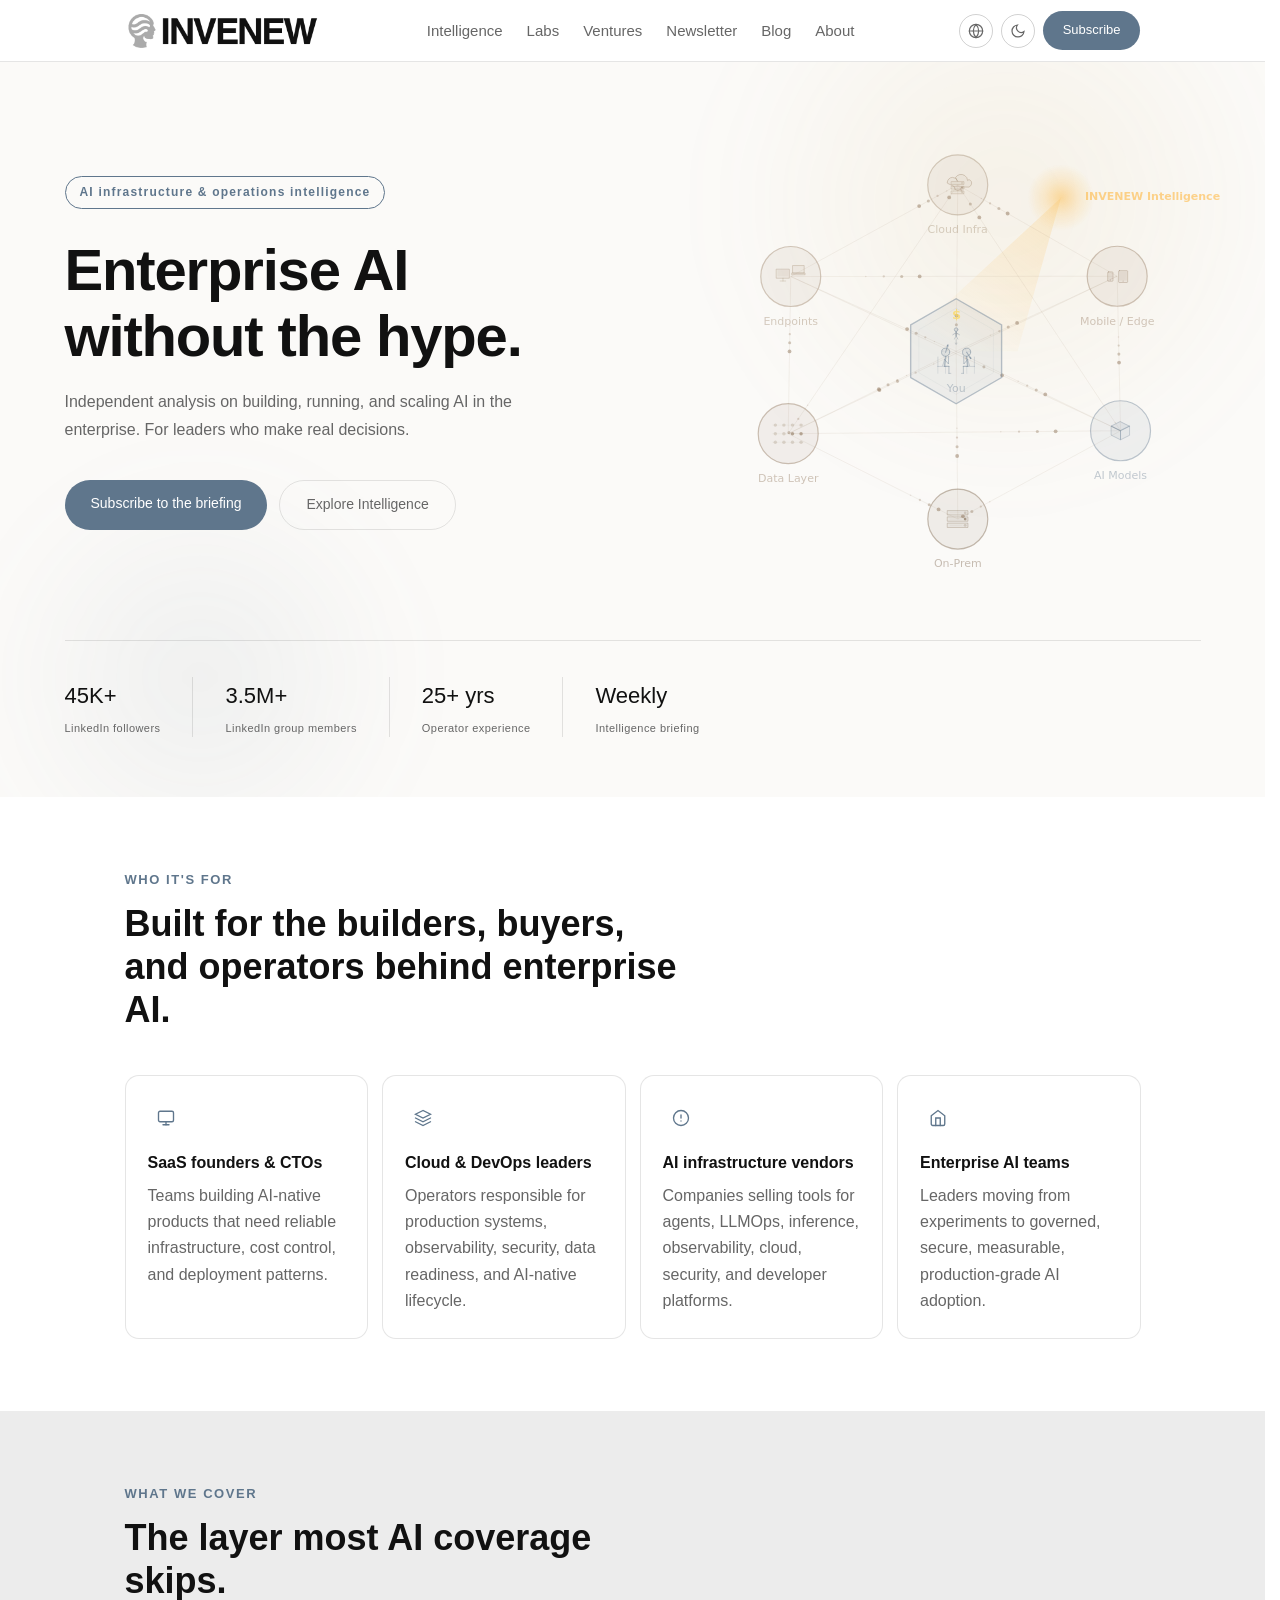
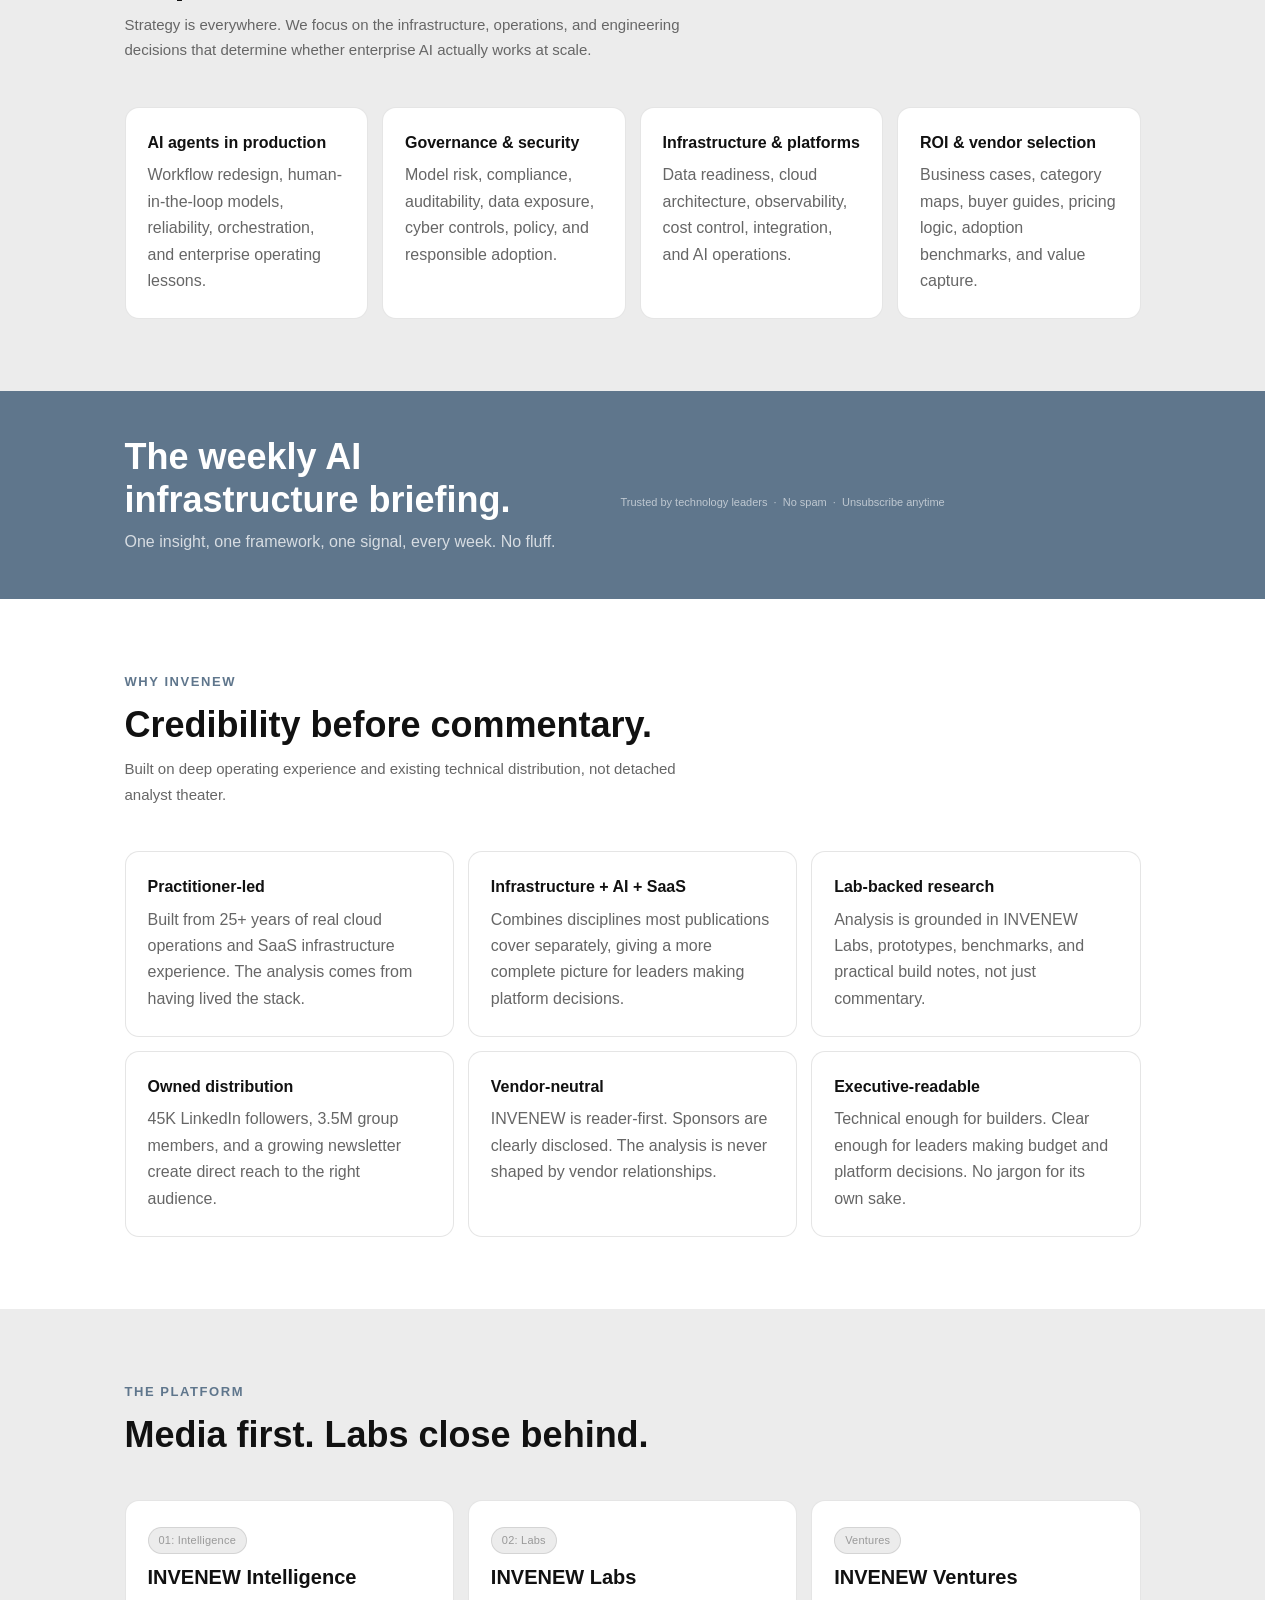
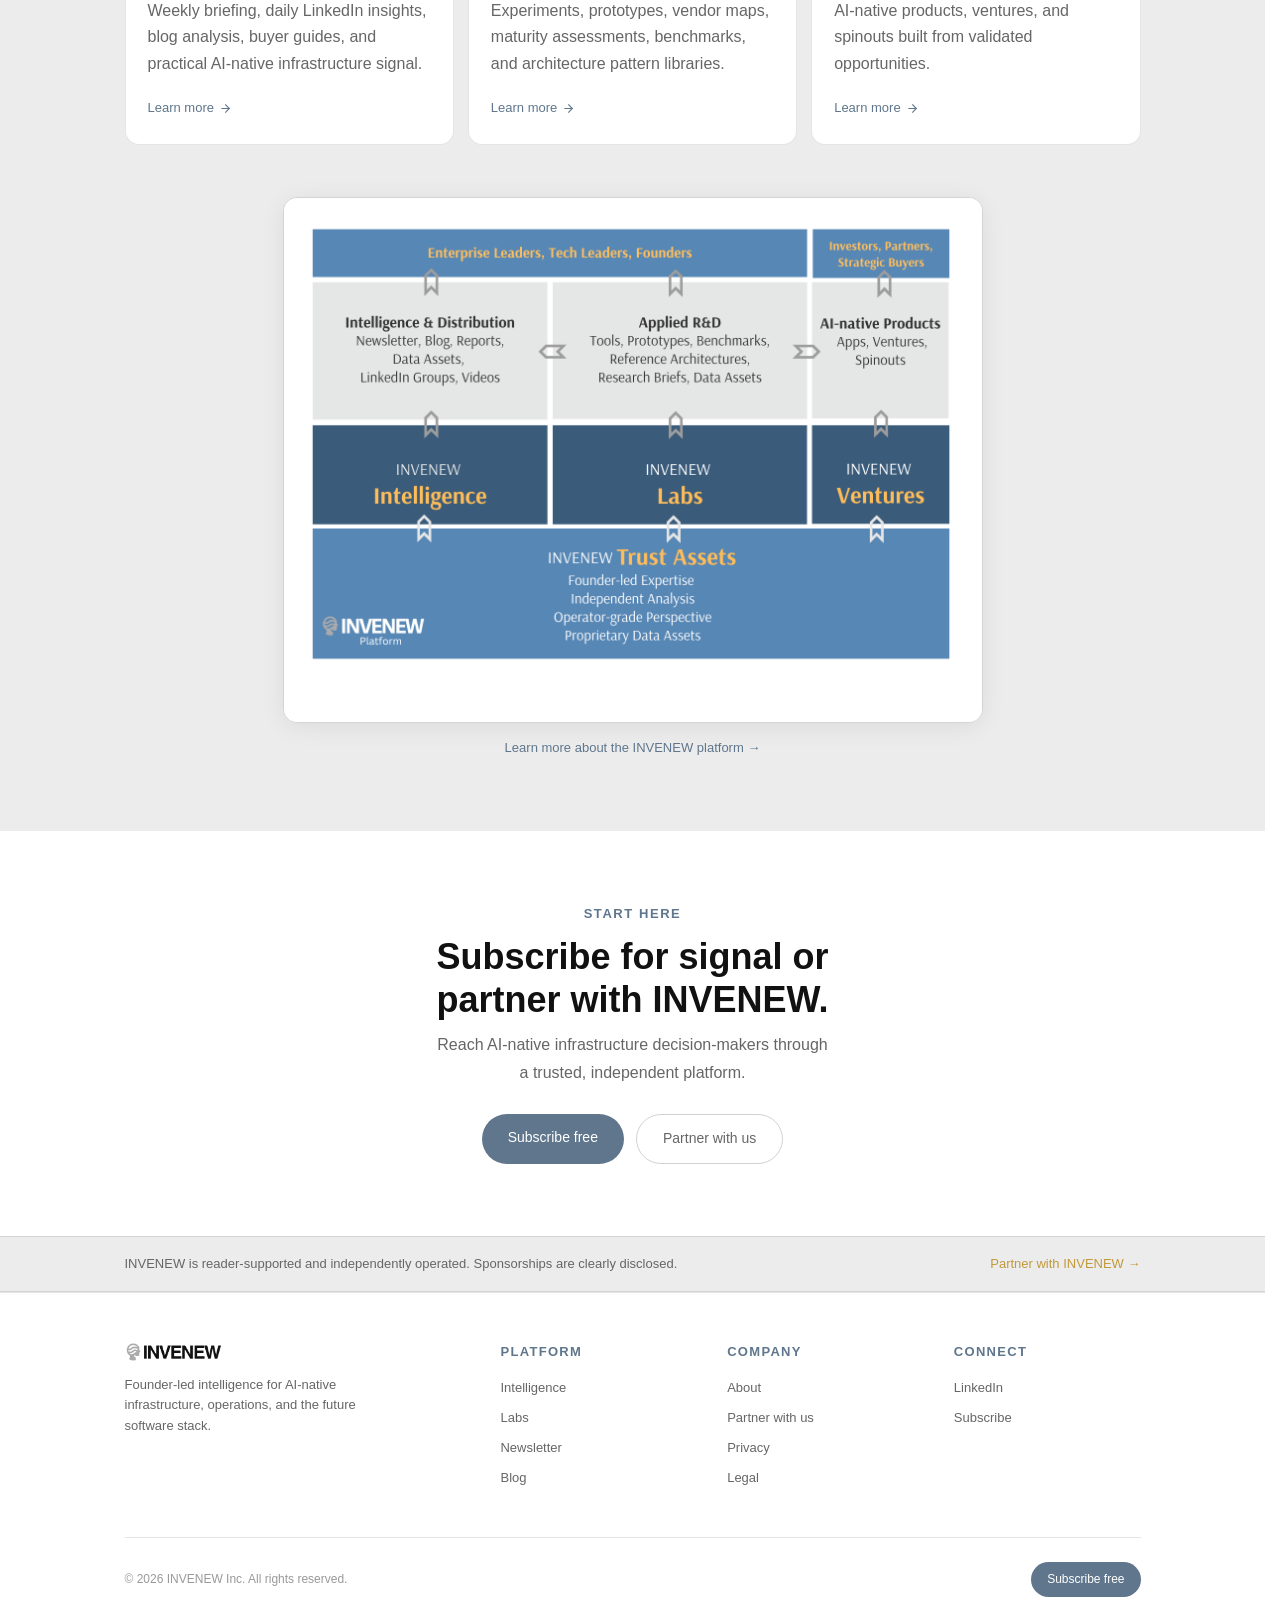
==== index.html @ aa567137 "Replace em dashes with commas across all pages; card tags use colon Co-Authored-By: Claude Sonnet 4." ====
<!DOCTYPE html>
<html lang="en" data-theme="light">
<head>
  <meta charset="UTF-8">
  <script>!function(){try{var t=localStorage.getItem("invenew-theme")||(window.matchMedia("(prefers-color-scheme:dark)").matches?"dark":"light");document.documentElement.setAttribute("data-theme",t);if(t==="dark"){document.documentElement.style.background="#111111";document.documentElement.style.colorScheme="dark"}}catch(e){}}();</script><!-- theme-init-inline -->
  <meta name="viewport" content="width=device-width, initial-scale=1">
  <title>INVENEW | AI-Native Infrastructure Intelligence</title>
  <meta name="description" content="Founder-led intelligence for AI-native infrastructure and operations. Practical signal for enterprise leaders, CTOs, and startup founders, without the hype.">
  <link rel="stylesheet" href="assets/css/style.css">
  <script src="assets/js/main.js" defer></script>
  <script src="assets/js/components.js" defer></script>
</head>
<body>

<nav class="nav" role="navigation" aria-label="Main navigation">
  <div class="nav-inner">
    <a href="index.html" class="nav-logo" aria-label="INVENEW home">
      <img src="assets/img/INVENEW-light-long1.png" alt="INVENEW" class="logo-light">
      <img src="assets/img/INVENEW-dark-long1.png"  alt="INVENEW" class="logo-dark">
    </a>
    <ul class="nav-links" role="list">
      <li><a href="intelligence.html">Intelligence</a></li>
      <li><a href="labs.html">Labs</a></li>
      <li><a href="ventures.html">Ventures</a></li>
      <li><a href="newsletter.html">Newsletter</a></li>
      <li><a href="blog.html">Blog</a></li>
      <li><a href="about.html">About</a></li>
    </ul>
    <div class="nav-right">
      <button class="btn-icon" id="lang-toggle" aria-label="Language">
        <svg viewBox="0 0 24 24" aria-hidden="true" stroke="currentColor" stroke-width="1.8" fill="none" stroke-linecap="round" stroke-linejoin="round"><circle cx="12" cy="12" r="10"/><line x1="2" y1="12" x2="22" y2="12"/><path d="M12 2a15.3 15.3 0 0 1 4 10 15.3 15.3 0 0 1-4 10 15.3 15.3 0 0 1-4-10 15.3 15.3 0 0 1 4-10z"/></svg>
      </button>
      <button class="btn-icon" id="theme-toggle" aria-label="Switch to dark mode">
        <svg viewBox="0 0 24 24" aria-hidden="true"><path d="M21 12.79A9 9 0 1 1 11.21 3 7 7 0 0 0 21 12.79z"/></svg>
      </button>
      <button class="nav-hamburger" id="nav-hamburger" aria-expanded="false" aria-label="Open menu">
        <span></span><span></span><span></span>
      </button>
      <a href="newsletter.html" class="btn-subscribe">Subscribe</a>
    </div>
  </div>
  <div class="mobile-nav" id="mobile-nav" role="dialog" aria-label="Mobile navigation">
    <a href="intelligence.html">Intelligence</a>
    <a href="labs.html">Labs</a>
    <a href="ventures.html">Ventures</a>
    <a href="newsletter.html">Newsletter</a>
    <a href="blog.html">Blog</a>
    <a href="about.html">About</a>
    <a href="newsletter.html" class="btn-subscribe">Subscribe free</a>
  </div>
</nav>

<!-- ── Hero ── -->
<section class="hero">
  <div class="hero-blob hero-blob--amber" aria-hidden="true"></div>
  <div class="hero-blob hero-blob--slate" aria-hidden="true"></div>
  <div class="container">
    <div class="hero-split">

      <!-- Left: content -->
      <div class="hero-content">
        <div class="hero-eyebrow">AI infrastructure &amp; operations intelligence</div>
        <h1>Enterprise AI without the hype.</h1>
        <p class="hero-sub">Independent analysis on building, running, and scaling AI in the enterprise. For leaders who make real decisions.</p>
        <div class="hero-actions">
          <a href="newsletter.html" class="btn-primary">Subscribe to the briefing</a>
          <a href="intelligence.html" class="btn-outline">Explore Intelligence</a>
        </div>
      </div>

      <!-- Right: AI stack canvas -->
      <div class="hero-card-wrap">
        <div class="hero-video-wrap">
          <canvas id="ai-stack-canvas" aria-hidden="true"></canvas>
          <div class="video-vignette" aria-hidden="true"></div>
        </div>
      </div>

    </div>

    <!-- Stats row -->
    <div class="hero-stats">
      <div class="hero-stat">
        <div class="num">45K+</div>
        <div class="lbl">LinkedIn followers</div>
      </div>
      <div class="hero-stat">
        <div class="num">3.5M+</div>
        <div class="lbl">LinkedIn group members</div>
      </div>
      <div class="hero-stat">
        <div class="num">25+ yrs</div>
        <div class="lbl">Operator experience</div>
      </div>
      <div class="hero-stat">
        <div class="num">Weekly</div>
        <div class="lbl">Intelligence briefing</div>
      </div>
    </div>
  </div>
</section>

<!-- ── Who we serve ── -->
<section class="section">
  <div class="container">
    <div class="section-intro">
      <span class="eyebrow">WHO IT'S FOR</span>
      <h2>Built for the builders, buyers, and operators behind enterprise AI.</h2>
    </div>
    <div class="grid-4">
      <div class="card">
        <div class="icon-box">
          <svg viewBox="0 0 24 24"><rect x="2" y="3" width="20" height="14" rx="2"/><line x1="8" y1="21" x2="16" y2="21"/><line x1="12" y1="17" x2="12" y2="21"/></svg>
        </div>
        <h4>SaaS founders &amp; CTOs</h4>
        <p>Teams building AI-native products that need reliable infrastructure, cost control, and deployment patterns.</p>
      </div>
      <div class="card">
        <div class="icon-box">
          <svg viewBox="0 0 24 24"><path d="M12 2L2 7l10 5 10-5-10-5z"/><path d="M2 17l10 5 10-5"/><path d="M2 12l10 5 10-5"/></svg>
        </div>
        <h4>Cloud &amp; DevOps leaders</h4>
        <p>Operators responsible for production systems, observability, security, data readiness, and AI-native lifecycle.</p>
      </div>
      <div class="card">
        <div class="icon-box">
          <svg viewBox="0 0 24 24"><circle cx="12" cy="12" r="10"/><line x1="12" y1="8" x2="12" y2="12"/><line x1="12" y1="16" x2="12.01" y2="16"/></svg>
        </div>
        <h4>AI infrastructure vendors</h4>
        <p>Companies selling tools for agents, LLMOps, inference, observability, cloud, security, and developer platforms.</p>
      </div>
      <div class="card">
        <div class="icon-box">
          <svg viewBox="0 0 24 24"><path d="M3 9l9-7 9 7v11a2 2 0 0 1-2 2H5a2 2 0 0 1-2-2z"/><polyline points="9 22 9 12 15 12 15 22"/></svg>
        </div>
        <h4>Enterprise AI teams</h4>
        <p>Leaders moving from experiments to governed, secure, measurable, production-grade AI adoption.</p>
      </div>
    </div>
  </div>
</section>

<!-- ── What we cover ── -->
<section class="section alt">
  <div class="container">
    <div class="section-intro">
      <span class="eyebrow">WHAT WE COVER</span>
      <h2>The layer most AI coverage skips.</h2>
      <p>Strategy is everywhere. We focus on the infrastructure, operations, and engineering decisions that determine whether enterprise AI actually works at scale.</p>
    </div>
    <div class="grid-4">
      <div class="card">
        <h4>AI agents in production</h4>
        <p>Workflow redesign, human-in-the-loop models, reliability, orchestration, and enterprise operating lessons.</p>
      </div>
      <div class="card">
        <h4>Governance &amp; security</h4>
        <p>Model risk, compliance, auditability, data exposure, cyber controls, policy, and responsible adoption.</p>
      </div>
      <div class="card">
        <h4>Infrastructure &amp; platforms</h4>
        <p>Data readiness, cloud architecture, observability, cost control, integration, and AI operations.</p>
      </div>
      <div class="card">
        <h4>ROI &amp; vendor selection</h4>
        <p>Business cases, category maps, buyer guides, pricing logic, adoption benchmarks, and value capture.</p>
      </div>
    </div>
  </div>
</section>

<!-- ── Newsletter CTA ── -->
<div class="nl-strip">
  <div class="container">
    <div class="nl-strip-text">
      <h2>The weekly AI infrastructure briefing.</h2>
      <p>One insight, one framework, one signal, every week. No fluff.</p>
    </div>
    <div class="nl-strip-form">
      <script async src="https://subscribe-forms.beehiiv.com/v3/loader.js" data-beehiiv-form="5543b1bf-0416-441e-bc0d-52486e4d72e0"></script>
      <p class="nl-note">Trusted by technology leaders &nbsp;·&nbsp; No spam &nbsp;·&nbsp; Unsubscribe anytime</p>
    </div>
  </div>
</div>

<!-- ── Why INVENEW ── -->
<section class="section">
  <div class="container">
    <div class="section-intro">
      <span class="eyebrow">WHY INVENEW</span>
      <h2>Credibility before commentary.</h2>
      <p>Built on deep operating experience and existing technical distribution, not detached analyst theater.</p>
    </div>
    <div class="grid-3">
      <div class="card">
        <h4>Practitioner-led</h4>
        <p>Built from 25+ years of real cloud operations and SaaS infrastructure experience. The analysis comes from having lived the stack.</p>
      </div>
      <div class="card">
        <h4>Infrastructure + AI + SaaS</h4>
        <p>Combines disciplines most publications cover separately, giving a more complete picture for leaders making platform decisions.</p>
      </div>
      <div class="card">
        <h4>Lab-backed research</h4>
        <p>Analysis is grounded in INVENEW Labs, prototypes, benchmarks, and practical build notes, not just commentary.</p>
      </div>
      <div class="card">
        <h4>Owned distribution</h4>
        <p>45K LinkedIn followers, 3.5M group members, and a growing newsletter create direct reach to the right audience.</p>
      </div>
      <div class="card">
        <h4>Vendor-neutral</h4>
        <p>INVENEW is reader-first. Sponsors are clearly disclosed. The analysis is never shaped by vendor relationships.</p>
      </div>
      <div class="card">
        <h4>Executive-readable</h4>
        <p>Technical enough for builders. Clear enough for leaders making budget and platform decisions. No jargon for its own sake.</p>
      </div>
    </div>
  </div>
</section>

<!-- ── Core business ── -->
<section class="section alt">
  <div class="container">
    <div class="section-intro">
      <span class="eyebrow">THE PLATFORM</span>
      <h2>Media first. Labs close behind.</h2>
    </div>
    <div class="grid-3">
      <div class="card">
        <span class="card-tag">01: Intelligence</span>
        <h3>INVENEW Intelligence</h3>
        <p>Weekly briefing, daily LinkedIn insights, blog analysis, buyer guides, and practical AI-native infrastructure signal.</p>
        <div class="mt-16"><a href="intelligence.html" class="btn-text">Learn more <svg viewBox="0 0 24 24"><line x1="5" y1="12" x2="19" y2="12"/><polyline points="12 5 19 12 12 19"/></svg></a></div>
      </div>
      <div class="card">
        <span class="card-tag">02: Labs</span>
        <h3>INVENEW Labs</h3>
        <p>Experiments, prototypes, vendor maps, maturity assessments, benchmarks, and architecture pattern libraries.</p>
        <div class="mt-16"><a href="labs.html" class="btn-text">Learn more <svg viewBox="0 0 24 24"><line x1="5" y1="12" x2="19" y2="12"/><polyline points="12 5 19 12 12 19"/></svg></a></div>
      </div>
      <div class="card">
        <span class="card-tag">Ventures</span>
        <h3>INVENEW Ventures</h3>
        <p>AI-native products, ventures, and spinouts built from validated opportunities.</p>
        <div class="mt-16"><a href="ventures.html" class="btn-text">Learn more <svg viewBox="0 0 24 24"><line x1="5" y1="12" x2="19" y2="12"/><polyline points="12 5 19 12 12 19"/></svg></a></div>
      </div>
    </div>
    <!-- Platform ecosystem diagram -->
    <div style="text-align:center; margin-top:52px;">
      <img
        src="assets/img/platform-overview.png"
        alt="INVENEW platform overview, Intelligence, Labs, Trust Assets, and target audience"
        class="platform-diagram"
        style="max-width:700px;"
        loading="lazy"
      >
      <p style="font-size:13px; color:var(--color-text-faint); margin-top:14px;">
        <a href="about.html" style="color:var(--color-slate);">Learn more about the INVENEW platform →</a>
      </p>
    </div>
  </div>
</section>

<!-- ── Final CTA ── -->
<section class="section">
  <div class="container text-center">
    <span class="eyebrow">START HERE</span>
    <h2 style="max-width:480px; margin: 0 auto 10px;">Subscribe for signal or partner with INVENEW.</h2>
    <p style="max-width:400px; margin: 0 auto 28px;">Reach AI-native infrastructure decision-makers through a trusted, independent platform.</p>
    <div style="display:flex; gap:12px; justify-content:center; flex-wrap:wrap;">
      <a href="newsletter.html" class="btn-primary">Subscribe free</a>
      <a href="sponsors.html"   class="btn-outline">Partner with us</a>
    </div>
  </div>
</section>

<div id="site-footer"></div>

</body>
</html>
---- assets/css/style.css ----
/* ============================================================
   INVENEW — Global Stylesheet
   ============================================================ */

/* ── Custom Properties ── */
:root {
  --color-bg:           #ffffff;
  --color-bg-secondary: #ECECEC;
  --color-bg-dark:      #0a0a0a;
  --color-text:         #111111;
  --color-text-muted:   #666666;
  --color-text-faint:   #999999;
  --color-border:       rgba(0,0,0,0.10);
  --color-border-med:   rgba(0,0,0,0.18);
  --color-amber:        #C2993C;
  --color-amber-light:  #f0e5c4;
  --color-white:        #ffffff;
  --color-slate:        #5F768C;
  --color-nav-bg:       #ffffff;
  --color-hero-bg:      #FBFAF8;
  --color-hero-text:    #111111;
  --color-hero-muted:   #666666;
  --color-hero-border:  rgba(0,0,0,0.10);
  --color-card-bg:      #ffffff;
  --color-footer-bg:    #ffffff;
  --color-form-bg:      #E6EDFB;
  --font-sans: -apple-system, BlinkMacSystemFont, 'Segoe UI', Helvetica, Arial, sans-serif;
  --radius-sm: 6px;
  --radius-md: 10px;
  --radius-lg: 14px;
  --radius-pill: 999px;
  --transition: 0.18s ease;
  --nav-height: 62px;
}

[data-theme="dark"] {
  --color-bg:           #111111;
  --color-bg-secondary: #1a1a1a;
  --color-bg-dark:      #000000;
  --color-text:         #f0f0f0;
  --color-text-muted:   #999999;
  --color-text-faint:   #666666;
  --color-border:       rgba(255,255,255,0.10);
  --color-border-med:   rgba(255,255,255,0.18);
  --color-amber:        #d4a840;
  --color-amber-light:  #2a2010;
  --color-slate:        #7a9ab5;
  --color-nav-bg:       #111111;
  --color-hero-bg:      #000000;
  --color-hero-text:    #ffffff;
  --color-hero-muted:   #888888;
  --color-hero-border:  #222222;
  --color-card-bg:      #1a1a1a;
  --color-footer-bg:    #111111;
  --color-form-bg:      #1e253a;
  color-scheme: dark; /* native scrollbars/controls match dark theme immediately */
}


/* ── Reset ── */
*, *::before, *::after { box-sizing: border-box; margin: 0; padding: 0; }
html {
  scroll-behavior: smooth;
  /* Reserve scrollbar gutter so layout doesn't shift when content changes height */
  scrollbar-gutter: stable;
}
body {
  font-family: var(--font-sans);
  font-size: 16px;
  line-height: 1.7;
  color: var(--color-text);
  background: var(--color-bg);
}
/* Enable smooth theme transitions only once JS marks the page as ready */
.theme-ready body { transition: background var(--transition), color var(--transition); }
img { max-width: 100%; display: block; }
a { color: inherit; text-decoration: none; }

/* ── Typography ── */
h1 { font-size: clamp(28px, 5vw, 42px); font-weight: 500; line-height: 1.15; }
h2 { font-size: clamp(26px, 4vw, 36px); font-weight: 700; line-height: 1.2; }
h3 { font-size: 20px; font-weight: 700; line-height: 1.3; }
h4 { font-size: 16px; font-weight: 600; line-height: 1.4; }
p  { color: var(--color-text-muted); }

/* ── Layout ── */
.container { max-width: 1080px; margin: 0 auto; padding: 0 32px; }
.section    { padding: 72px 0; }
.section.alt { background: var(--color-bg-secondary); }

/* ── Eyebrow ── */
.eyebrow {
  font-size: 13px;
  font-weight: 700;
  letter-spacing: 0.12em;
  color: var(--color-slate);
  margin-bottom: 10px;
  display: block;
}

/* ── Section Intro ── */
.section-intro { max-width: 560px; margin-bottom: 44px; }
.section-intro h2 { margin-bottom: 10px; color: var(--color-text); }
.section-intro p  { font-size: 15px; }

/* ── Navigation ── */

.nav {
  position: sticky;
  top: 0;
  z-index: 100;
  height: var(--nav-height);
  background: var(--color-nav-bg);
  border-bottom: 0.5px solid var(--color-border);
  transition: background var(--transition);
}
.nav-inner {
  max-width: 1080px;
  margin: 0 auto;
  padding: 0 32px;
  height: 100%;
  display: flex;
  align-items: center;
  justify-content: space-between;
  gap: 20px;
}
.nav-logo {
  display: flex;
  align-items: center;
  gap: 0;
  flex-shrink: 0;
}
.nav-logo img { height: 44px; width: auto; }
.nav-logo .logo-light { display: block; }
.nav-logo .logo-dark  { display: none; }
[data-theme="dark"] .nav-logo .logo-light { display: none; }
[data-theme="dark"] .nav-logo .logo-dark  { display: block; }

.nav-links {
  display: flex;
  align-items: center;
  gap: 24px;
  list-style: none;
}
.nav-links a {
  font-size: 15px;
  color: var(--color-text-muted);
  transition: color var(--transition);
}
.nav-links a:hover,
.nav-links a.active { color: var(--color-text); }

.nav-right {
  display: flex;
  align-items: center;
  gap: 8px;
  flex-shrink: 0;
}
.btn-icon {
  width: 34px;
  height: 34px;
  border-radius: 50%;
  border: 0.5px solid var(--color-border-med);
  background: transparent;
  color: var(--color-text-muted);
  cursor: pointer;
  display: flex;
  align-items: center;
  justify-content: center;
  transition: background var(--transition), color var(--transition);
  font-size: 15px;
}
.btn-icon:hover { background: var(--color-bg-secondary); color: var(--color-text); }
.btn-icon svg { width: 16px; height: 16px; fill: none; stroke: currentColor; stroke-width: 1.8; stroke-linecap: round; }

/* ── Language dropdown ── */
.lang-dropdown {
  position: fixed;
  background: var(--color-nav-bg);
  border: 0.5px solid var(--color-border-med);
  border-radius: var(--radius-md);
  box-shadow: 0 8px 24px rgba(0,0,0,0.12);
  min-width: 160px;
  overflow: hidden;
  z-index: 200;
  display: none;
}
.lang-dropdown.open { display: block; }
.lang-dropdown a {
  display: flex;
  align-items: center;
  gap: 10px;
  padding: 10px 16px;
  font-size: 14px;
  color: var(--color-text-muted);
  transition: background var(--transition), color var(--transition);
  text-decoration: none;
}
.lang-dropdown a:hover { background: var(--color-bg-secondary); color: var(--color-text); }
.lang-dropdown a.active { color: var(--color-text); font-weight: 500; }
.lang-flag { font-size: 16px; line-height: 1; }

.btn-subscribe {
  background: var(--color-slate);
  color: #ffffff;
  font-size: 13px;
  font-weight: 500;
  padding: 8px 20px;
  border-radius: var(--radius-pill);
  border: none;
  cursor: pointer;
  transition: opacity var(--transition);
  white-space: nowrap;
  display: inline-block;
}
.btn-subscribe:hover { opacity: 0.82; }

/* Mobile nav toggle */
.nav-hamburger {
  display: none;
  width: 34px; height: 34px;
  border: 0.5px solid var(--color-border-med);
  border-radius: var(--radius-sm);
  background: transparent;
  cursor: pointer;
  flex-direction: column;
  align-items: center;
  justify-content: center;
  gap: 5px;
  padding: 0;
}
.nav-hamburger span {
  display: block; width: 16px; height: 1.5px;
  background: var(--color-text-muted); border-radius: 2px;
  transition: transform var(--transition), opacity var(--transition);
}
.mobile-nav {
  display: none;
  position: absolute;
  top: var(--nav-height);
  left: 0; right: 0;
  background: var(--color-nav-bg);
  border-bottom: 0.5px solid var(--color-border);
  padding: 16px 32px 20px;
  z-index: 99;
}
.mobile-nav.open { display: block; }
.mobile-nav a {
  display: block;
  font-size: 15px;
  color: var(--color-text-muted);
  padding: 9px 0;
  border-bottom: 0.5px solid var(--color-border);
}
.mobile-nav a:last-child { border-bottom: none; }
.mobile-nav .btn-subscribe { margin-top: 14px; width: 100%; text-align: center; display: block; }

/* ── Buttons ── */
.btn-primary {
  display: inline-block;
  background: var(--color-slate);
  color: #ffffff;
  font-size: 14px;
  font-weight: 500;
  padding: 12px 26px;
  border-radius: var(--radius-pill);
  border: none;
  cursor: pointer;
  transition: opacity var(--transition);
}
.btn-primary:hover { opacity: 0.88; }

.btn-outline {
  display: inline-block;
  background: transparent;
  color: var(--color-text-muted);
  font-size: 14px;
  padding: 12px 26px;
  border-radius: var(--radius-pill);
  border: 0.5px solid var(--color-border-med);
  cursor: pointer;
  transition: color var(--transition), border-color var(--transition);
}
.btn-outline:hover { color: var(--color-text); border-color: var(--color-text-muted); }

.btn-text {
  display: inline-flex;
  align-items: center;
  gap: 5px;
  font-size: 13px;
  color: var(--color-slate);
  background: none;
  border: none;
  cursor: pointer;
  padding: 0;
}
.btn-text svg { width: 13px; height: 13px; fill: none; stroke: currentColor; stroke-width: 2; stroke-linecap: round; }

/* ── Hero ── */
.hero {
  position: relative;
  overflow: hidden;
  background: var(--color-hero-bg);
  padding: 56px 0 60px;
  text-align: left;
}
.hero .container { max-width: 1200px; position: relative; z-index: 1; }

/* AI stack canvas sizing */
#ai-stack-canvas {
  width: 100%;
  display: block;
  opacity: 0.82;
}

/* Hero video panel */
.hero-video-wrap {
  position: relative;
  line-height: 0;
  border: none;
  box-shadow: none;
  border-radius: 0;
}
.hero-video-wrap video {
  width: 100%;
  height: auto;
  display: block;
  filter: saturate(0.78) brightness(1.02);
  opacity: 0.92;
}
[data-theme="dark"] .hero-video-wrap video {
  filter: saturate(0.65) brightness(0.88);
  opacity: 0.82;
}
.video-vignette { display: none; }
[data-theme="dark"] .video-vignette::after {
  background: linear-gradient(135deg, rgba(212,168,64,0.09) 0%, rgba(122,154,181,0.06) 100%);
}

/* Ambient gradient blobs */
.hero-blob {
  position: absolute;
  border-radius: 50%;
  pointer-events: none;
  z-index: 0;
}
.hero-blob--amber {
  width: 640px; height: 640px;
  background: radial-gradient(circle, rgba(194,153,60,0.09) 0%, transparent 65%);
  top: -180px; right: -60px;
  filter: blur(40px);
}
.hero-blob--slate {
  width: 480px; height: 480px;
  background: radial-gradient(circle, rgba(95,118,140,0.08) 0%, transparent 65%);
  bottom: -120px; left: -40px;
  filter: blur(40px);
}
[data-theme="dark"] .hero-blob--amber {
  background: radial-gradient(circle, rgba(212,168,64,0.10) 0%, transparent 65%);
}
[data-theme="dark"] .hero-blob--slate {
  background: radial-gradient(circle, rgba(122,154,181,0.09) 0%, transparent 65%);
}

/* Split layout */
.hero-split {
  display: grid;
  grid-template-columns: 1fr 540px;
  gap: 40px;
  align-items: center;
}
.hero-content { max-width: 580px; }
/* Allow video to bleed right so the vignette merges with page edge */
.hero-card-wrap {
  margin-right: -48px;
}

.hero-eyebrow {
  display: inline-flex;
  align-items: center;
  gap: 7px;
  font-size: 12px;
  font-weight: 700;
  letter-spacing: 0.1em;
  color: var(--color-slate);
  border: 0.5px solid var(--color-slate);
  border-radius: var(--radius-pill);
  padding: 5px 14px;
  margin-bottom: 28px;
}
.hero h1 {
  color: var(--color-hero-text);
  max-width: 540px;
  margin: 0 0 18px;
  font-size: clamp(34px, 5vw, 58px);
  font-weight: 700;
  letter-spacing: -0.02em;
}
.hero-sub {
  font-size: 16px;
  color: var(--color-hero-muted);
  max-width: 460px;
  margin: 0 0 36px;
  line-height: 1.75;
}
.hero-actions {
  display: flex;
  gap: 12px;
  justify-content: flex-start;
  flex-wrap: wrap;
  margin-bottom: 0;
}
.hero-actions .btn-outline {
  color: var(--color-hero-muted);
  border-color: var(--color-hero-border);
}
.hero-actions .btn-outline:hover { color: var(--color-hero-text); border-color: var(--color-hero-muted); }

/* (preview card styles removed — replaced by .hero-video-wrap) */

/* ── Hero Stats ── */
.hero-stats {
  display: flex;
  justify-content: flex-start;
  margin-top: 52px;
  padding-top: 36px;
  border-top: 0.5px solid var(--color-hero-border);
  gap: 0;
}
.hero-stat {
  padding: 0 32px 0 0;
  margin-right: 32px;
  border-right: 0.5px solid var(--color-hero-border);
  text-align: left;
}
.hero-stat:last-child { border-right: none; margin-right: 0; padding-right: 0; }
.hero-stat .num { font-size: 22px; font-weight: 500; color: var(--color-hero-text); }
.hero-stat .lbl { font-size: 11px; color: var(--color-hero-muted); margin-top: 4px; letter-spacing: 0.04em; }

/* ── Page Hero (inner pages) ── */
.page-hero {
  background: var(--color-hero-bg);
  padding: 56px 0 52px;
}
.page-hero .eyebrow { margin-bottom: 12px; }
.page-hero h1 { color: var(--color-hero-text); max-width: 640px; margin-bottom: 14px; font-size: clamp(36px, 6vw, 64px); font-weight: 700; letter-spacing: -0.02em; }
.page-hero p  { font-size: 16px; color: var(--color-hero-muted); max-width: 520px; line-height: 1.7; margin-bottom: 28px; }
.page-hero .hero-actions { justify-content: flex-start; }

/* ── Cards ── */
.card {
  background: var(--color-card-bg);
  border: 0.5px solid var(--color-border);
  border-radius: var(--radius-lg);
  padding: 24px 22px;
  transition: border-color var(--transition);
}
.card:hover { border-color: var(--color-border-med); }

.card-tag {
  display: inline-block;
  font-size: 11px;
  padding: 3px 10px;
  border-radius: var(--radius-pill);
  background: var(--color-bg-secondary);
  color: var(--color-text-faint);
  border: 0.5px solid var(--color-border);
  margin-bottom: 10px;
  letter-spacing: 0.02em;
}
.card h3, .card h4 { color: var(--color-text); margin-bottom: 8px; }
.card p { font-size: 16px; line-height: 1.65; }

/* ── Icon Box ── */
.icon-box {
  width: 36px; height: 36px;
  border-radius: var(--radius-sm);
  background: transparent;
  display: flex; align-items: center; justify-content: center;
  margin-bottom: 16px;
  flex-shrink: 0;
}
[data-theme="dark"] .icon-box { background: transparent; }
.icon-box svg { width: 18px; height: 18px; stroke: var(--color-slate); fill: none; stroke-width: 1.8; stroke-linecap: round; }

/* ── Grid Layouts ── */
.grid-4 { display: grid; grid-template-columns: repeat(4, 1fr); gap: 14px; }
.grid-3 { display: grid; grid-template-columns: repeat(3, 1fr); gap: 14px; }
.grid-2 { display: grid; grid-template-columns: repeat(2, 1fr); gap: 14px; }

/* ── Newsletter Strip ── */
.nl-strip {
  background: var(--color-slate);
  padding: 44px 0;
}
.nl-strip .container { display: flex; align-items: center; gap: 52px; }
.nl-strip-text { flex: 1; min-width: 0; }
.nl-strip-text h2 { color: #ffffff; margin-bottom: 6px; }
.nl-strip-text p  { color: rgba(255,255,255,0.75); margin: 0; }
.nl-strip-form { width: 520px; flex-shrink: 0; }
.nl-form { display: flex; gap: 8px; justify-content: center; flex-wrap: wrap; }
.nl-form input {
  font-size: 14px;
  padding: 11px 18px;
  border-radius: var(--radius-pill);
  border: 0.5px solid #2a2a2a;
  background: #161616;
  color: #ffffff;
  width: 280px;
  outline: none;
  font-family: var(--font-sans);
  transition: border-color var(--transition);
}
.nl-form input::placeholder { color: #444444; }
.nl-form input:focus { border-color: #444444; }
.nl-form button {
  background: var(--color-amber);
  color: #1a0f00;
  font-size: 14px;
  font-weight: 500;
  padding: 11px 24px;
  border-radius: var(--radius-pill);
  border: none;
  cursor: pointer;
  font-family: var(--font-sans);
  transition: opacity var(--transition);
}
.nl-form button:hover { opacity: 0.88; }
.nl-note { font-size: 11px; color: rgba(255,255,255,0.6); margin-top: 14px; }

/* ── Stat Block ── */
.stat-block { }
.stat-block .num { font-size: 28px; font-weight: 500; color: var(--color-text); }
.stat-block .lbl { font-size: 13px; color: var(--color-text-muted); margin-top: 2px; }

/* ── Stat Grid ── */
.stats-grid {
  display: grid;
  grid-template-columns: repeat(4, 1fr);
  gap: 0;
  border: 0.5px solid var(--color-border);
  border-radius: var(--radius-lg);
  overflow: hidden;
}
.stats-grid .stat-block {
  padding: 28px 24px;
  border-right: 0.5px solid var(--color-border);
}
.stats-grid .stat-block:last-child { border-right: none; }

/* ── Sponsor Options ── */
.sponsor-options { display: grid; grid-template-columns: repeat(3, 1fr); gap: 14px; }
.sponsor-opt { background: var(--color-card-bg); border: 0.5px solid var(--color-border); border-radius: var(--radius-lg); padding: 24px 22px; }
.sponsor-opt .price { font-size: 22px; font-weight: 500; color: var(--color-text); margin: 10px 0 4px; }
.sponsor-opt .price span { font-size: 13px; color: var(--color-text-muted); font-weight: 400; }
.sponsor-opt p { font-size: 16px; color: var(--color-text-muted); line-height: 1.65; }
.sponsor-opt h4 { color: var(--color-text); margin-bottom: 4px; }
.sponsor-opt-type { font-size: 12px; font-weight: 700; letter-spacing: 0.12em; color: var(--color-slate); margin-bottom: 6px; }

/* ── Form ── */
.form-group { margin-bottom: 16px; }
.form-group label { display: block; font-size: 13px; color: var(--color-text-muted); margin-bottom: 6px; }
.form-group input,
.form-group select,
.form-group textarea {
  width: 100%;
  font-size: 14px;
  padding: 10px 14px;
  border-radius: var(--radius-md);
  border: 0.5px solid var(--color-border-med);
  background: var(--color-form-bg);
  color: var(--color-text);
  font-family: var(--font-sans);
  outline: none;
  transition: border-color var(--transition);
}
.form-group input:focus,
.form-group select:focus,
.form-group textarea:focus { border-color: var(--color-amber); }
.form-group textarea { min-height: 100px; resize: vertical; }
.form-honeypot { position: absolute; left: -9999px; height: 0; overflow: hidden; }
.form-submit { margin-top: 20px; }
.form-submit button {
  background: var(--color-slate);
  color: #ffffff;
  font-size: 14px;
  font-weight: 500;
  padding: 12px 28px;
  border-radius: var(--radius-pill);
  border: none;
  cursor: pointer;
  font-family: var(--font-sans);
  transition: opacity var(--transition);
}
.form-submit button:hover { opacity: 0.82; }

/* ── Footer ── */
.footer {
  background: var(--color-footer-bg);
  border-top: 0.5px solid var(--color-border);
  padding: 48px 0 32px;
}
.footer-grid {
  display: grid;
  grid-template-columns: 1.8fr 1fr 1fr 1fr;
  gap: 40px;
  margin-bottom: 40px;
}
.footer-brand img { height: 22px; width: auto; margin-bottom: 12px; }
.footer-brand img.logo-light { display: block; }
.footer-brand img.logo-dark  { display: none; }
[data-theme="dark"] .footer-brand img.logo-light { display: none; }
[data-theme="dark"] .footer-brand img.logo-dark  { display: block; }
.footer-brand p { font-size: 13px; color: var(--color-text-muted); line-height: 1.6; max-width: 240px; }
.footer-col h5 {
  font-size: 13px;
  letter-spacing: 0.1em;
  color: var(--color-slate);
  margin-bottom: 14px;
  font-weight: 700;
}
.footer-col a {
  display: block;
  font-size: 13px;
  color: var(--color-text-muted);
  margin-bottom: 8px;
  transition: color var(--transition);
}
.footer-col a:hover { color: var(--color-text); }
.footer-bottom {
  padding-top: 24px;
  border-top: 0.5px solid var(--color-border);
  display: flex;
  justify-content: space-between;
  align-items: center;
}
.footer-bottom p { font-size: 12px; color: var(--color-text-faint); }
.footer-subscribe { }

/* ── Partner note bar ── */
.partner-bar {
  background: var(--color-bg-secondary);
  border-top: 0.5px solid var(--color-border);
  border-bottom: 0.5px solid var(--color-border);
  padding: 16px 0;
}
.partner-bar-inner {
  display: flex;
  align-items: center;
  justify-content: space-between;
}
.partner-bar p { font-size: 13px; color: var(--color-text-muted); }
.partner-bar a { font-size: 13px; color: var(--color-amber); }

/* ── Lab stream table ── */
.lab-table { width: 100%; border-collapse: collapse; }
.lab-table th {
  font-size: 13px;
  letter-spacing: 0.08em;
  color: var(--color-slate);
  text-align: left;
  padding: 0 0 12px;
  border-bottom: 0.5px solid var(--color-border);
  font-weight: 700;
}
.lab-table td {
  font-size: 14px;
  color: var(--color-text-muted);
  padding: 18px 16px 18px 0;
  border-bottom: 0.5px solid var(--color-border);
  vertical-align: top;
  line-height: 1.6;
}
.lab-table td:first-child { color: var(--color-text); font-weight: 500; }
.lab-table tr:last-child td { border-bottom: none; }

/* ── Platform overview diagram ── */
.platform-diagram {
  max-width: 860px;
  width: 100%;
  height: auto;
  border-radius: var(--radius-lg);
  border: 0.5px solid var(--color-border);
  box-shadow: 0 4px 24px rgba(0,0,0,0.07);
  display: block;
  margin: 0 auto;
}
/* Soften the bright white background in dark mode */
[data-theme="dark"] .platform-diagram {
  opacity: 0.88;
  filter: brightness(0.93);
}

/* ── Beehiiv embed wrapper ── */
.beehiiv-embed {
  background: var(--color-card-bg);
  border: 0.5px solid var(--color-border);
  border-radius: var(--radius-lg);
  overflow: hidden;
  margin-bottom: 40px;
}
.beehiiv-embed iframe { width: 100%; border: none; min-height: 180px; }

/* ── Featured post (image top, content below) ── */
.blog-featured { margin-bottom: 28px; }
.featured-post {
  background: var(--color-card-bg);
  border: 0.5px solid var(--color-border);
  border-radius: var(--radius-lg);
  overflow: hidden;
  transition: border-color var(--transition);
}
.featured-post:hover { border-color: var(--color-border-med); }
/* Block-level link wraps entire card — no z-index tricks needed */
.featured-post-link {
  display: block;
  text-decoration: none;
  color: inherit;
}
.featured-post-img {
  width: 100%;
  height: 380px;
  overflow: hidden;
  background: linear-gradient(135deg, var(--color-bg-secondary) 0%, #e8e0d0 100%);
  display: flex;
  align-items: center;
  justify-content: center;
}
[data-theme="dark"] .featured-post-img { background: linear-gradient(135deg, #1a1a1a 0%, #1e1a14 100%); }
.featured-post-img img { width: 100%; height: 100%; object-fit: cover; display: block; transition: transform 0.4s ease; }
.featured-post:hover .featured-post-img img { transform: scale(1.03); }
.post-img-placeholder { width: 52px; height: 52px; stroke: var(--color-amber); opacity: 0.35; }
.featured-post-body {
  padding: 28px 32px 32px;
}
.featured-post-body .meta { display: flex; align-items: center; gap: 10px; margin-bottom: 14px; flex-wrap: wrap; }
.featured-post-body .meta time { font-size: 12px; color: var(--color-text-faint); }
.featured-post-body .featured-author { font-size: 12px; color: var(--color-text-faint); }
.featured-post-body h2 {
  font-size: clamp(20px, 2.6vw, 32px);
  font-weight: 700;
  line-height: 1.25;
  color: var(--color-text);
  margin-bottom: 12px;
}
.featured-post-body p {
  font-size: 15px;
  color: var(--color-text-muted);
  line-height: 1.75;
  margin-bottom: 0;
  display: -webkit-box;
  -webkit-line-clamp: 3;
  -webkit-box-orient: vertical;
  overflow: hidden;
}
.featured-post-body .read-more { margin-top: 20px; }

/* ── Blog grid + cards ── */
.blog-grid { display: grid; grid-template-columns: repeat(3, 1fr); gap: 16px; }
.blog-card {
  background: var(--color-card-bg);
  border: 0.5px solid var(--color-border);
  border-radius: var(--radius-lg);
  overflow: hidden;
  transition: border-color var(--transition);
  display: flex;
  flex-direction: column;
}
/* Block link wraps the entire card */
.blog-card-link {
  display: flex;
  flex-direction: column;
  flex: 1;
  text-decoration: none;
  color: inherit;
}
.blog-card:hover { border-color: var(--color-border-med); }
.blog-card-img {
  width: 100%;
  aspect-ratio: 16 / 9;
  overflow: hidden;
  flex-shrink: 0;
  background: linear-gradient(135deg, var(--color-bg-secondary) 0%, #e8e0d0 100%);
  display: flex;
  align-items: center;
  justify-content: center;
}
[data-theme="dark"] .blog-card-img { background: linear-gradient(135deg, #1a1a1a 0%, #1e1a14 100%); }
.blog-card-img img { width: 100%; height: 100%; object-fit: cover; display: block; transition: transform 0.3s ease; }
.blog-card:hover .blog-card-img img { transform: scale(1.04); }
.blog-card-img-placeholder { width: 36px; height: 36px; stroke: var(--color-amber); opacity: 0.30; }
.blog-card-body { padding: 20px 20px 18px; flex: 1; display: flex; flex-direction: column; }
.blog-card .meta { display: flex; align-items: center; gap: 10px; margin-bottom: 10px; flex-wrap: wrap; }
.blog-card .meta time { font-size: 12px; color: var(--color-text-faint); }
.blog-card h3 { font-size: 15px; font-weight: 600; color: var(--color-text); margin-bottom: 8px; line-height: 1.4; }
.blog-card p { font-size: 14px; color: var(--color-text-muted); line-height: 1.65; flex: 1;
  display: -webkit-box; -webkit-line-clamp: 3; -webkit-box-orient: vertical; overflow: hidden; }
.blog-card .read-more { margin-top: 14px; }

/* ── Loading state ── */
.loading-state { text-align: center; padding: 48px 0; color: var(--color-text-faint); font-size: 14px; }
.loading-state .spinner { width: 20px; height: 20px; border: 2px solid var(--color-border); border-top-color: var(--color-amber); border-radius: 50%; animation: spin 0.8s linear infinite; margin: 0 auto 12px; }
@keyframes spin { to { transform: rotate(360deg); } }

/* ── Founder block ── */
.founder-block { display: flex; gap: 28px; align-items: flex-start; }
.founder-photo { width: 80px; height: 80px; border-radius: 50%; background: var(--color-bg-secondary); border: 0.5px solid var(--color-border); flex-shrink: 0; overflow: hidden; }
.founder-photo img { width: 100%; height: 100%; object-fit: cover; }
.founder-photo .initials { width: 100%; height: 100%; display: flex; align-items: center; justify-content: center; font-size: 24px; font-weight: 500; color: var(--color-text-muted); }
.founder-text h3 { color: var(--color-text); margin-bottom: 4px; }
.founder-text .title { font-size: 13px; color: var(--color-slate); margin-bottom: 12px; }
.founder-text p { font-size: 15px; line-height: 1.75; }

/* ── Utility ── */
.text-center { text-align: center; }
.text-amber  { color: var(--color-amber); }
.mt-8  { margin-top: 8px; }
.mt-16 { margin-top: 16px; }
.mt-24 { margin-top: 24px; }
.mb-8  { margin-bottom: 8px; }
.mb-16 { margin-bottom: 16px; }
.mb-24 { margin-bottom: 24px; }
.mb-40 { margin-bottom: 40px; }

/* ── Responsive ── */
@media (max-width: 900px) {
  .grid-4 { grid-template-columns: repeat(2, 1fr); }
  .grid-3 { grid-template-columns: repeat(2, 1fr); }
  .blog-grid { grid-template-columns: repeat(2, 1fr); }
  .featured-post-img { height: 300px; }
  .stats-grid { grid-template-columns: repeat(2, 1fr); }
  .stats-grid .stat-block:nth-child(2) { border-right: none; }
  .footer-grid { grid-template-columns: 1fr 1fr; gap: 28px; }
  .sponsor-options { grid-template-columns: 1fr; }
  .hero-split { grid-template-columns: 1fr; gap: 40px; }
  .hero-card-wrap { margin-right: 0; overflow: hidden; }
  .hero-video-wrap { max-width: 100%; overflow: hidden; }
  #ai-stack-canvas { max-width: 100%; }
  .hero h1 { font-size: clamp(30px, 7vw, 48px); }
  .hero-stats { flex-wrap: wrap; justify-content: flex-start; }
  .hero-stat { border-right: none; border-bottom: 0.5px solid var(--color-hero-border); padding: 14px 0; margin-right: 0; width: 50%; }
  .hero-stat:last-child { border-bottom: none; }
}
@media (max-width: 680px) {
  .container { padding: 0 20px; }
  .section { padding: 52px 0; }
  .nl-strip .container { flex-direction: column; gap: 24px; text-align: center; }
  .nl-strip-form { width: 100%; }
  .grid-4, .grid-3, .grid-2 { grid-template-columns: 1fr; }
  .blog-grid { grid-template-columns: 1fr; }
  .featured-post-img { height: 220px; }
  .featured-post-body { padding: 20px 20px 24px; }
  .nav-links { display: none; }
  .nav-hamburger { display: flex; }
  .nav-right .btn-subscribe { display: none; }
  .footer-grid { grid-template-columns: 1fr; }
  .founder-block { flex-direction: column; }
  .lab-table { font-size: 13px; }
  .lab-table th:nth-child(3), .lab-table td:nth-child(3) { display: none; }
  .stats-grid { grid-template-columns: 1fr 1fr; }
}
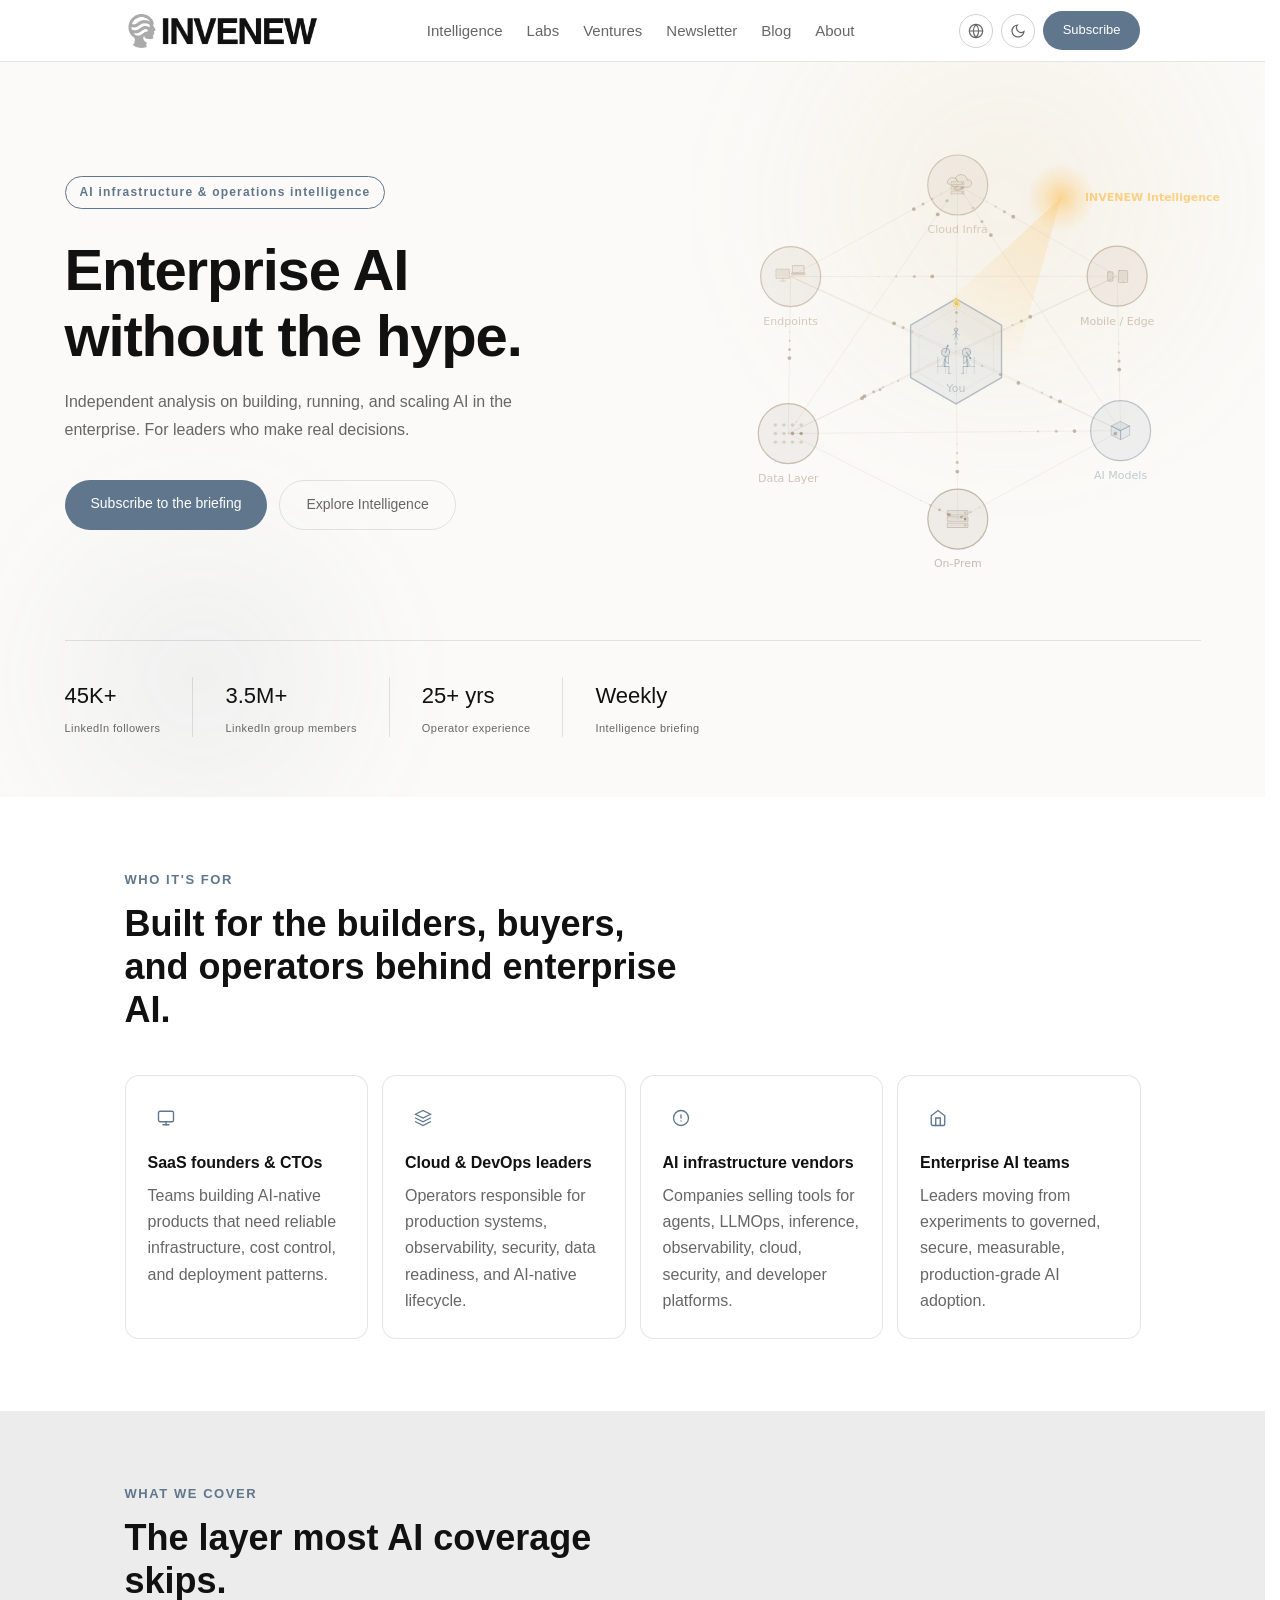
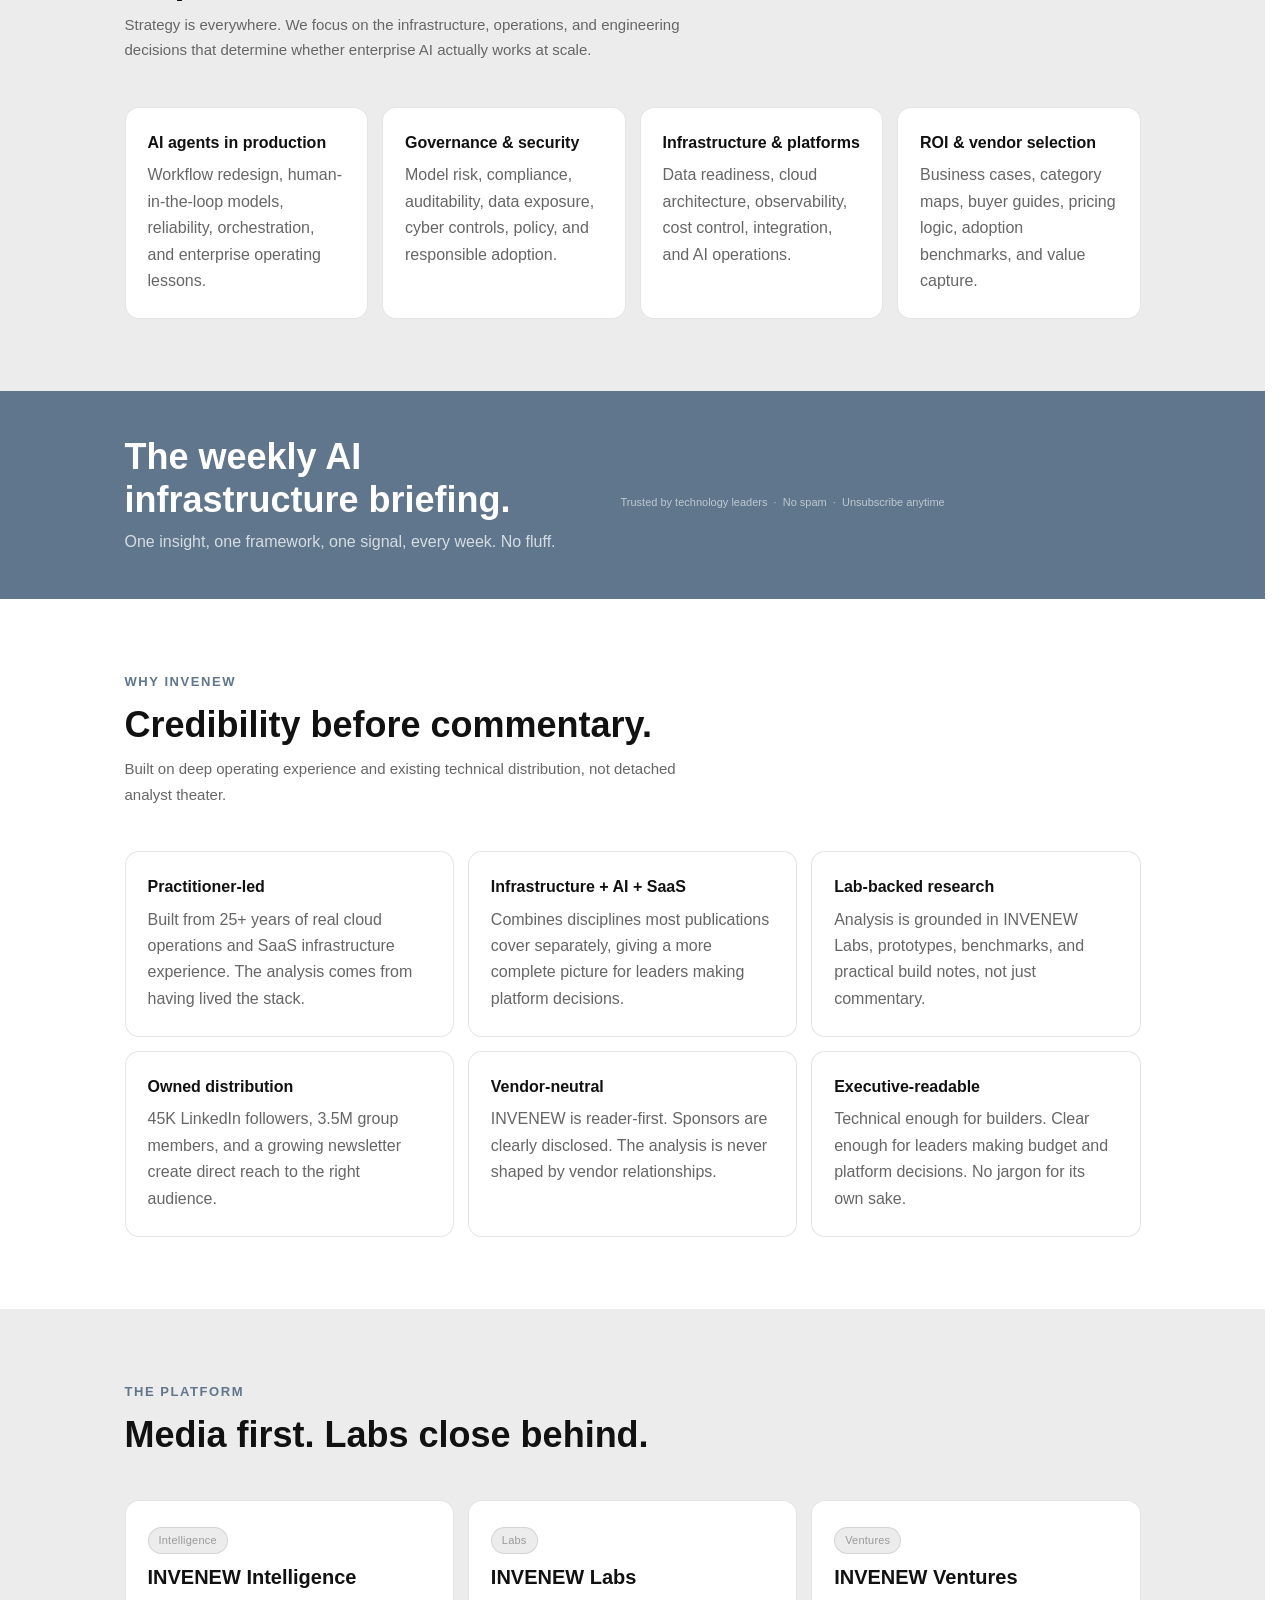
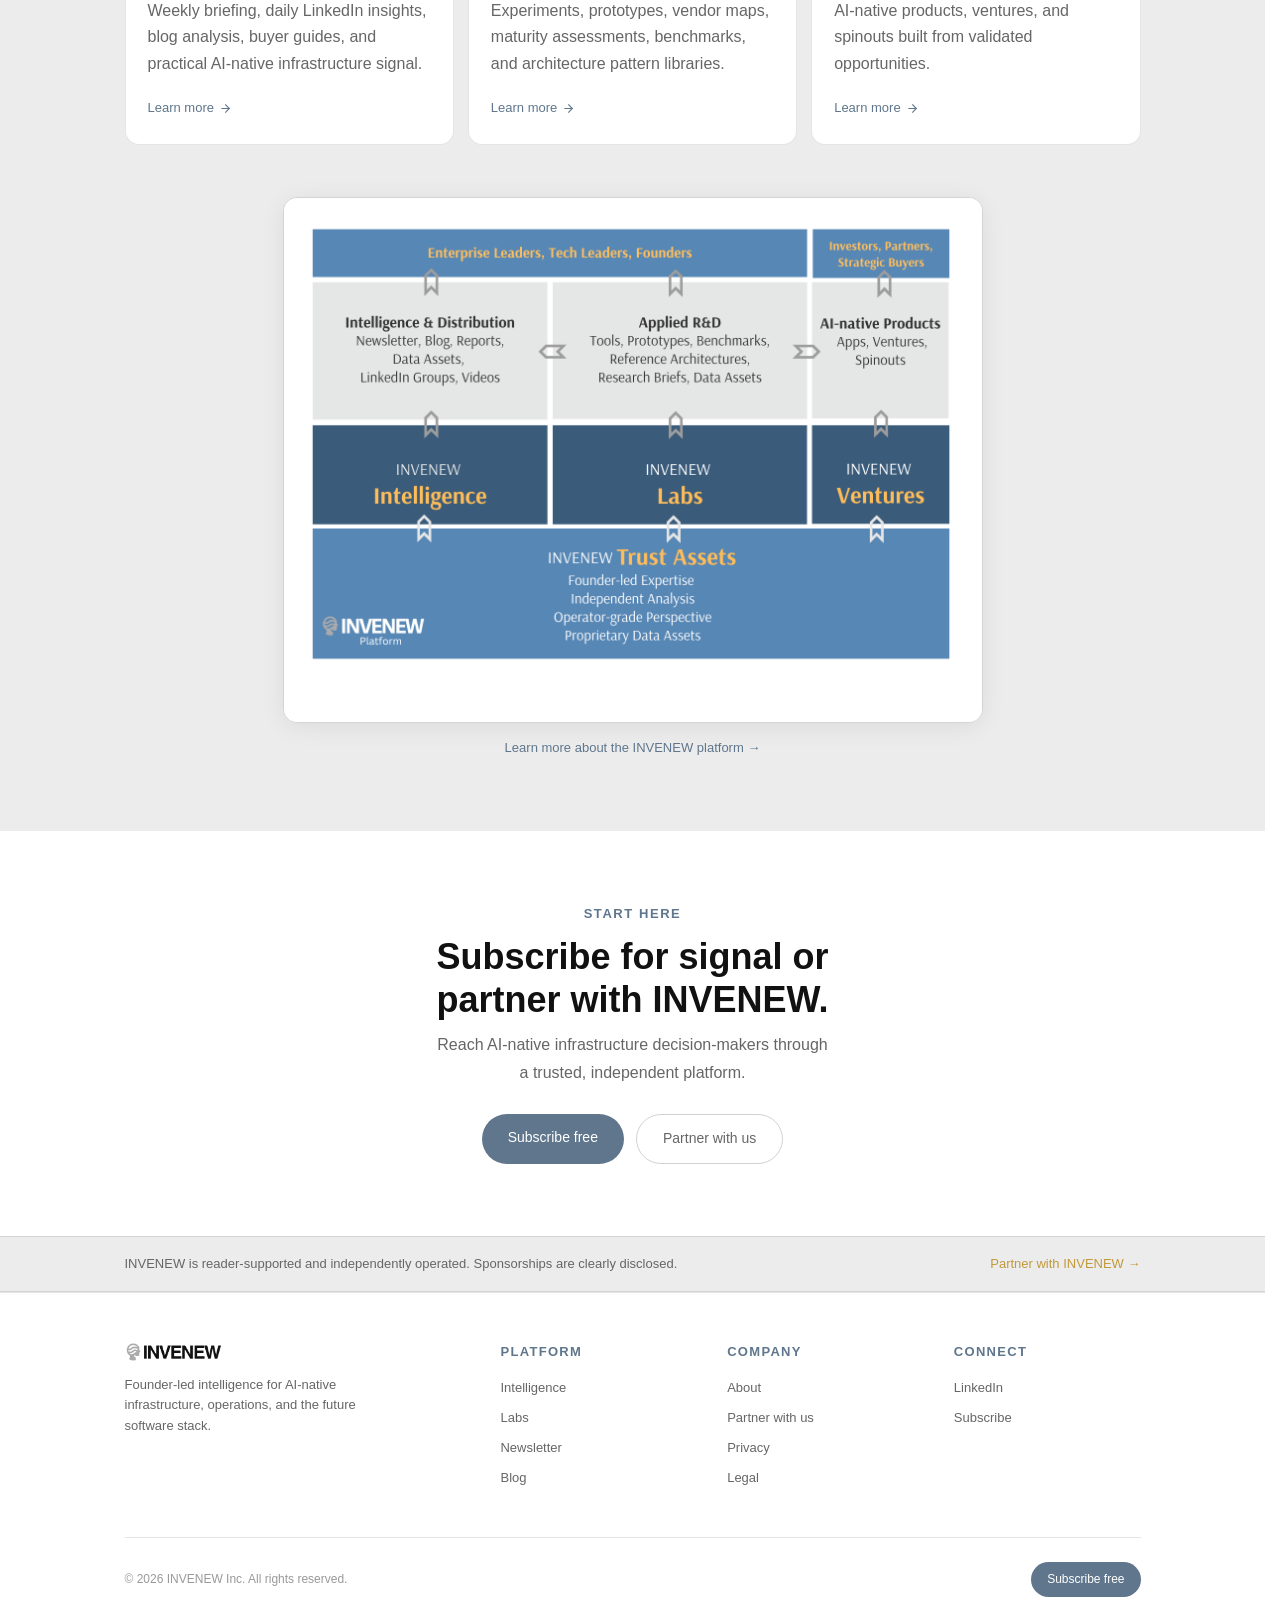
==== commit 079f93f8: "Remove number prefixes from platform card tags on landing page Co-Authored-By: Claude Sonnet 4.6 <no" ====
--- a/index.html
+++ b/index.html
@@ -229,13 +229,13 @@
     </div>
     <div class="grid-3">
       <div class="card">
-        <span class="card-tag">01: Intelligence</span>
+        <span class="card-tag">Intelligence</span>
         <h3>INVENEW Intelligence</h3>
         <p>Weekly briefing, daily LinkedIn insights, blog analysis, buyer guides, and practical AI-native infrastructure signal.</p>
         <div class="mt-16"><a href="intelligence.html" class="btn-text">Learn more <svg viewBox="0 0 24 24"><line x1="5" y1="12" x2="19" y2="12"/><polyline points="12 5 19 12 12 19"/></svg></a></div>
       </div>
       <div class="card">
-        <span class="card-tag">02: Labs</span>
+        <span class="card-tag">Labs</span>
         <h3>INVENEW Labs</h3>
         <p>Experiments, prototypes, vendor maps, maturity assessments, benchmarks, and architecture pattern libraries.</p>
         <div class="mt-16"><a href="labs.html" class="btn-text">Learn more <svg viewBox="0 0 24 24"><line x1="5" y1="12" x2="19" y2="12"/><polyline points="12 5 19 12 12 19"/></svg></a></div>
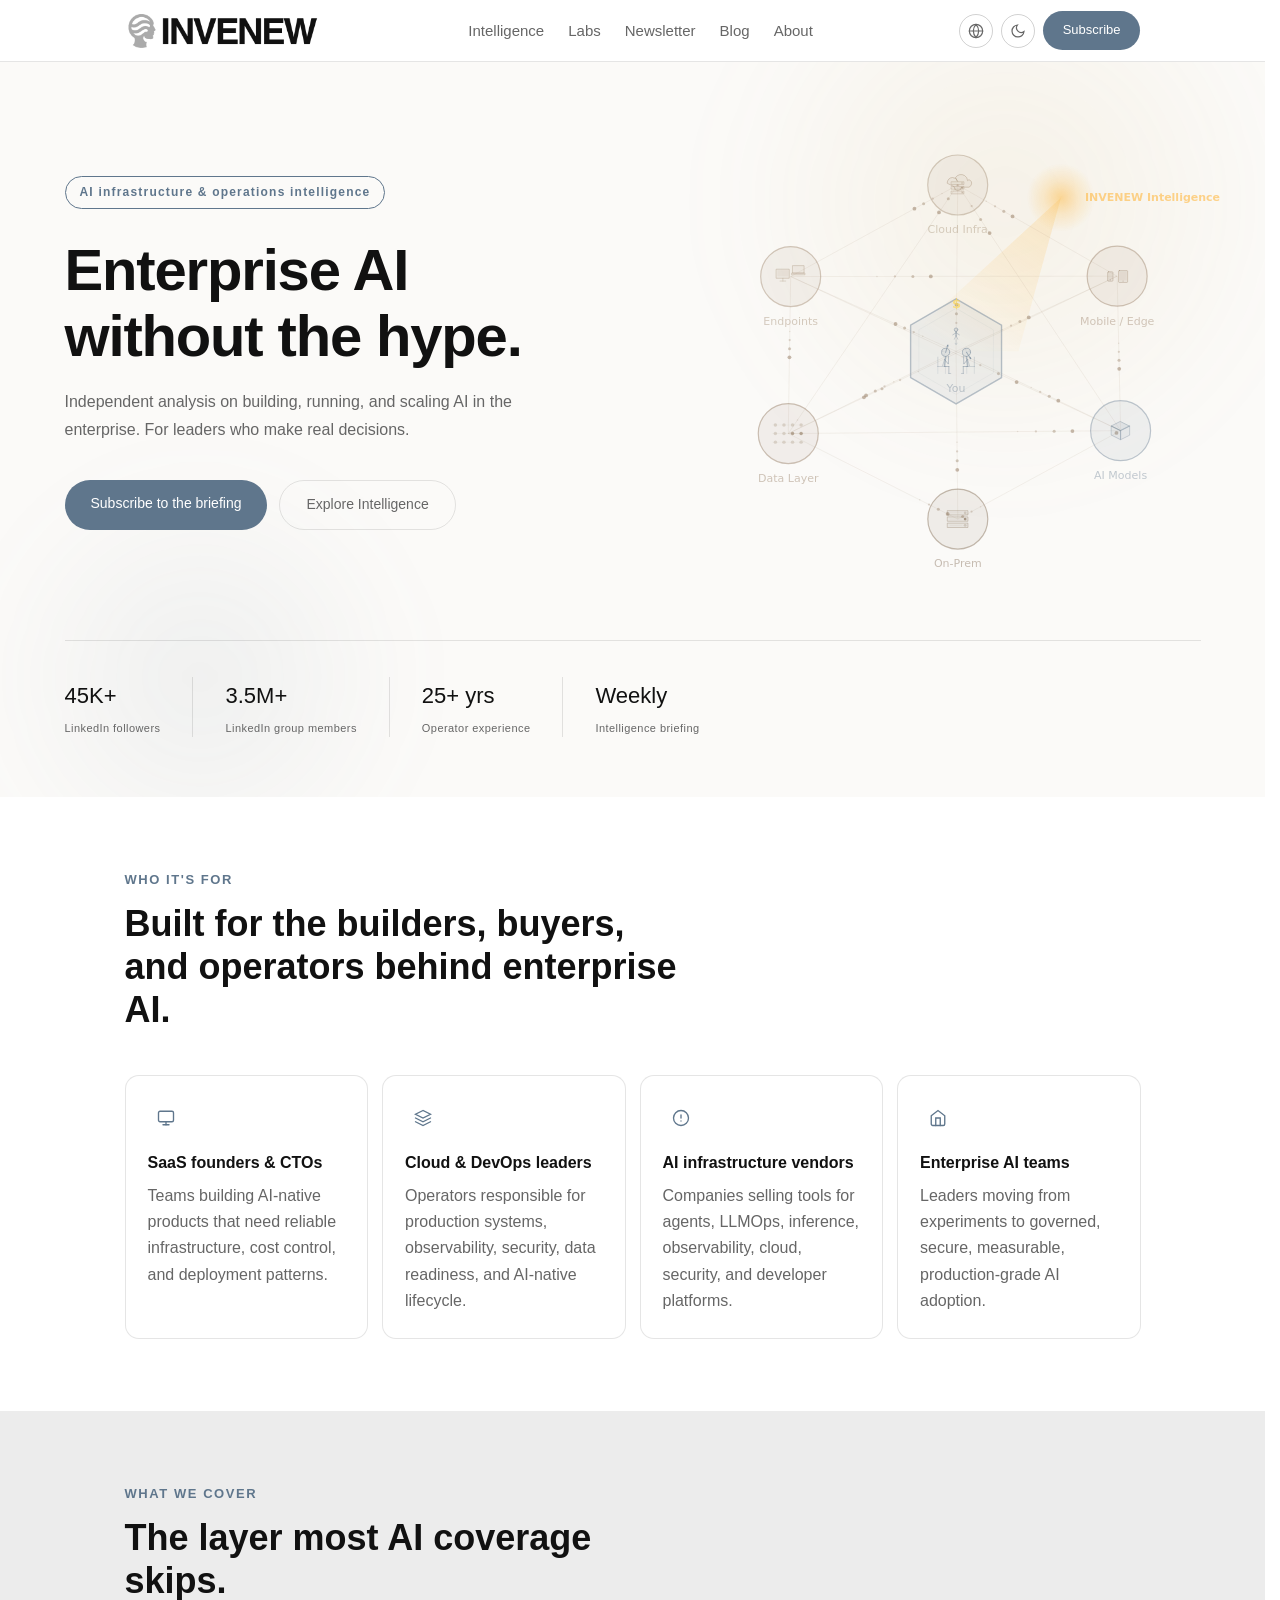
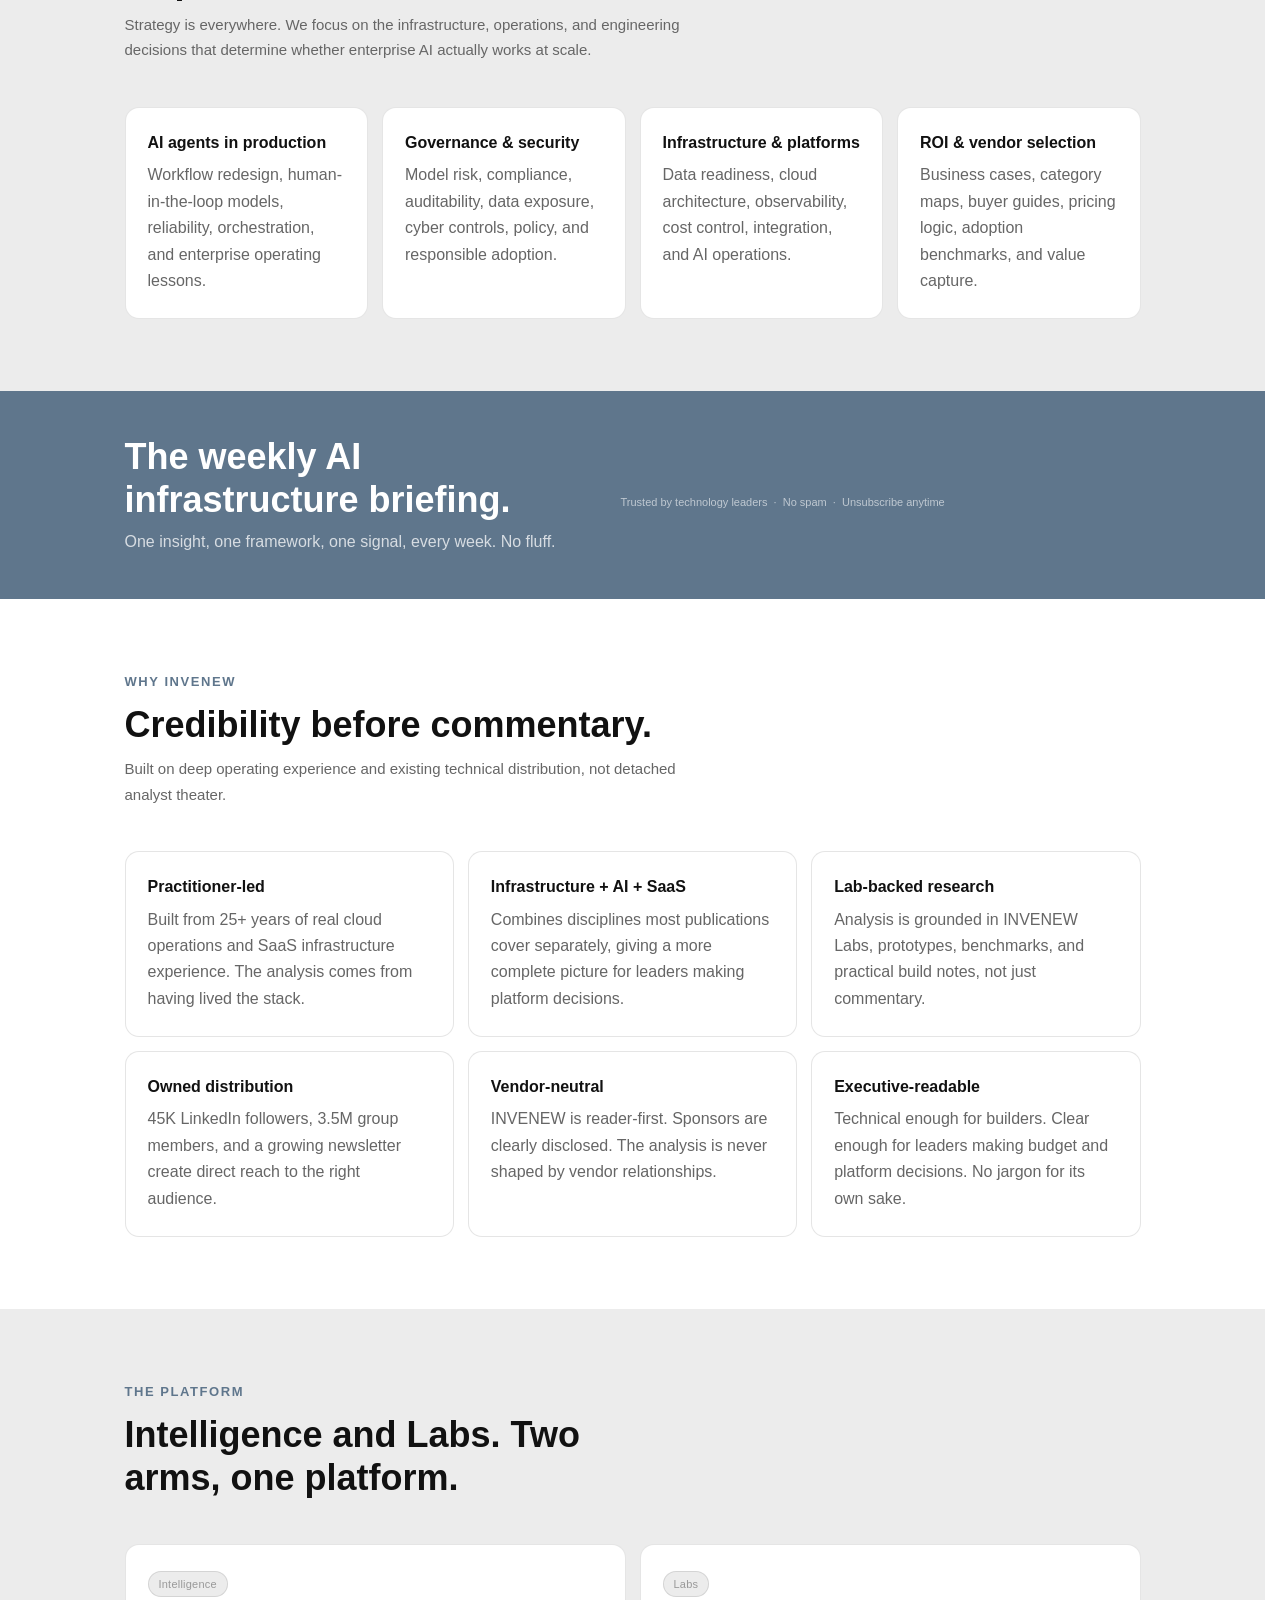
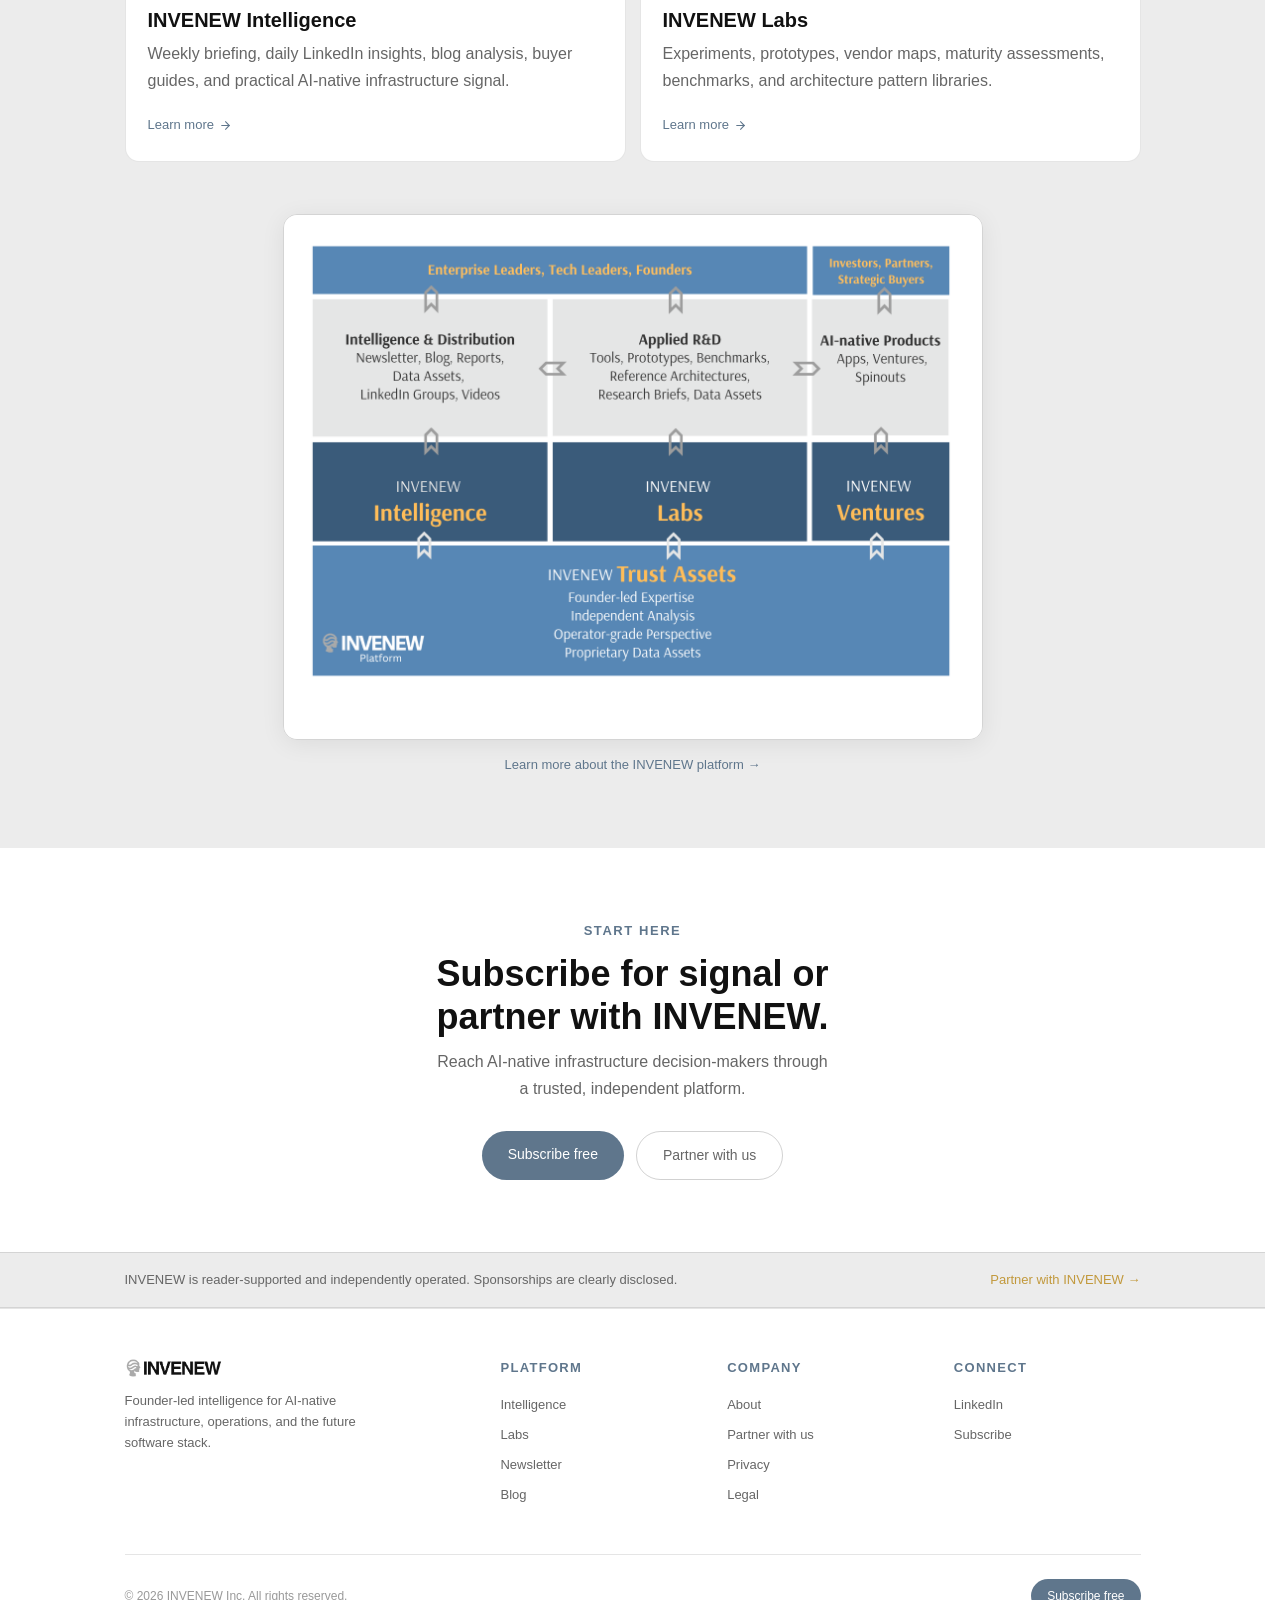
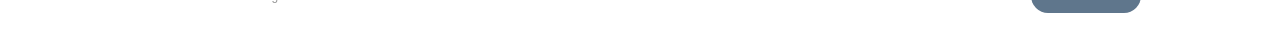
==== commit af804769: "Remove Ventures arm: nav, platform cards, and redirect ventures.html to about - Removes Ventures lin" ====
--- a/index.html
+++ b/index.html
@@ -21,7 +21,6 @@
     <ul class="nav-links" role="list">
       <li><a href="intelligence.html">Intelligence</a></li>
       <li><a href="labs.html">Labs</a></li>
-      <li><a href="ventures.html">Ventures</a></li>
       <li><a href="newsletter.html">Newsletter</a></li>
       <li><a href="blog.html">Blog</a></li>
       <li><a href="about.html">About</a></li>
@@ -42,7 +41,6 @@
   <div class="mobile-nav" id="mobile-nav" role="dialog" aria-label="Mobile navigation">
     <a href="intelligence.html">Intelligence</a>
     <a href="labs.html">Labs</a>
-    <a href="ventures.html">Ventures</a>
     <a href="newsletter.html">Newsletter</a>
     <a href="blog.html">Blog</a>
     <a href="about.html">About</a>
@@ -225,9 +223,9 @@
   <div class="container">
     <div class="section-intro">
       <span class="eyebrow">THE PLATFORM</span>
-      <h2>Media first. Labs close behind.</h2>
-    </div>
-    <div class="grid-3">
+      <h2>Intelligence and Labs. Two arms, one platform.</h2>
+    </div>
+    <div class="grid-2">
       <div class="card">
         <span class="card-tag">Intelligence</span>
         <h3>INVENEW Intelligence</h3>
@@ -239,12 +237,6 @@
         <h3>INVENEW Labs</h3>
         <p>Experiments, prototypes, vendor maps, maturity assessments, benchmarks, and architecture pattern libraries.</p>
         <div class="mt-16"><a href="labs.html" class="btn-text">Learn more <svg viewBox="0 0 24 24"><line x1="5" y1="12" x2="19" y2="12"/><polyline points="12 5 19 12 12 19"/></svg></a></div>
-      </div>
-      <div class="card">
-        <span class="card-tag">Ventures</span>
-        <h3>INVENEW Ventures</h3>
-        <p>AI-native products, ventures, and spinouts built from validated opportunities.</p>
-        <div class="mt-16"><a href="ventures.html" class="btn-text">Learn more <svg viewBox="0 0 24 24"><line x1="5" y1="12" x2="19" y2="12"/><polyline points="12 5 19 12 12 19"/></svg></a></div>
       </div>
     </div>
     <!-- Platform ecosystem diagram -->
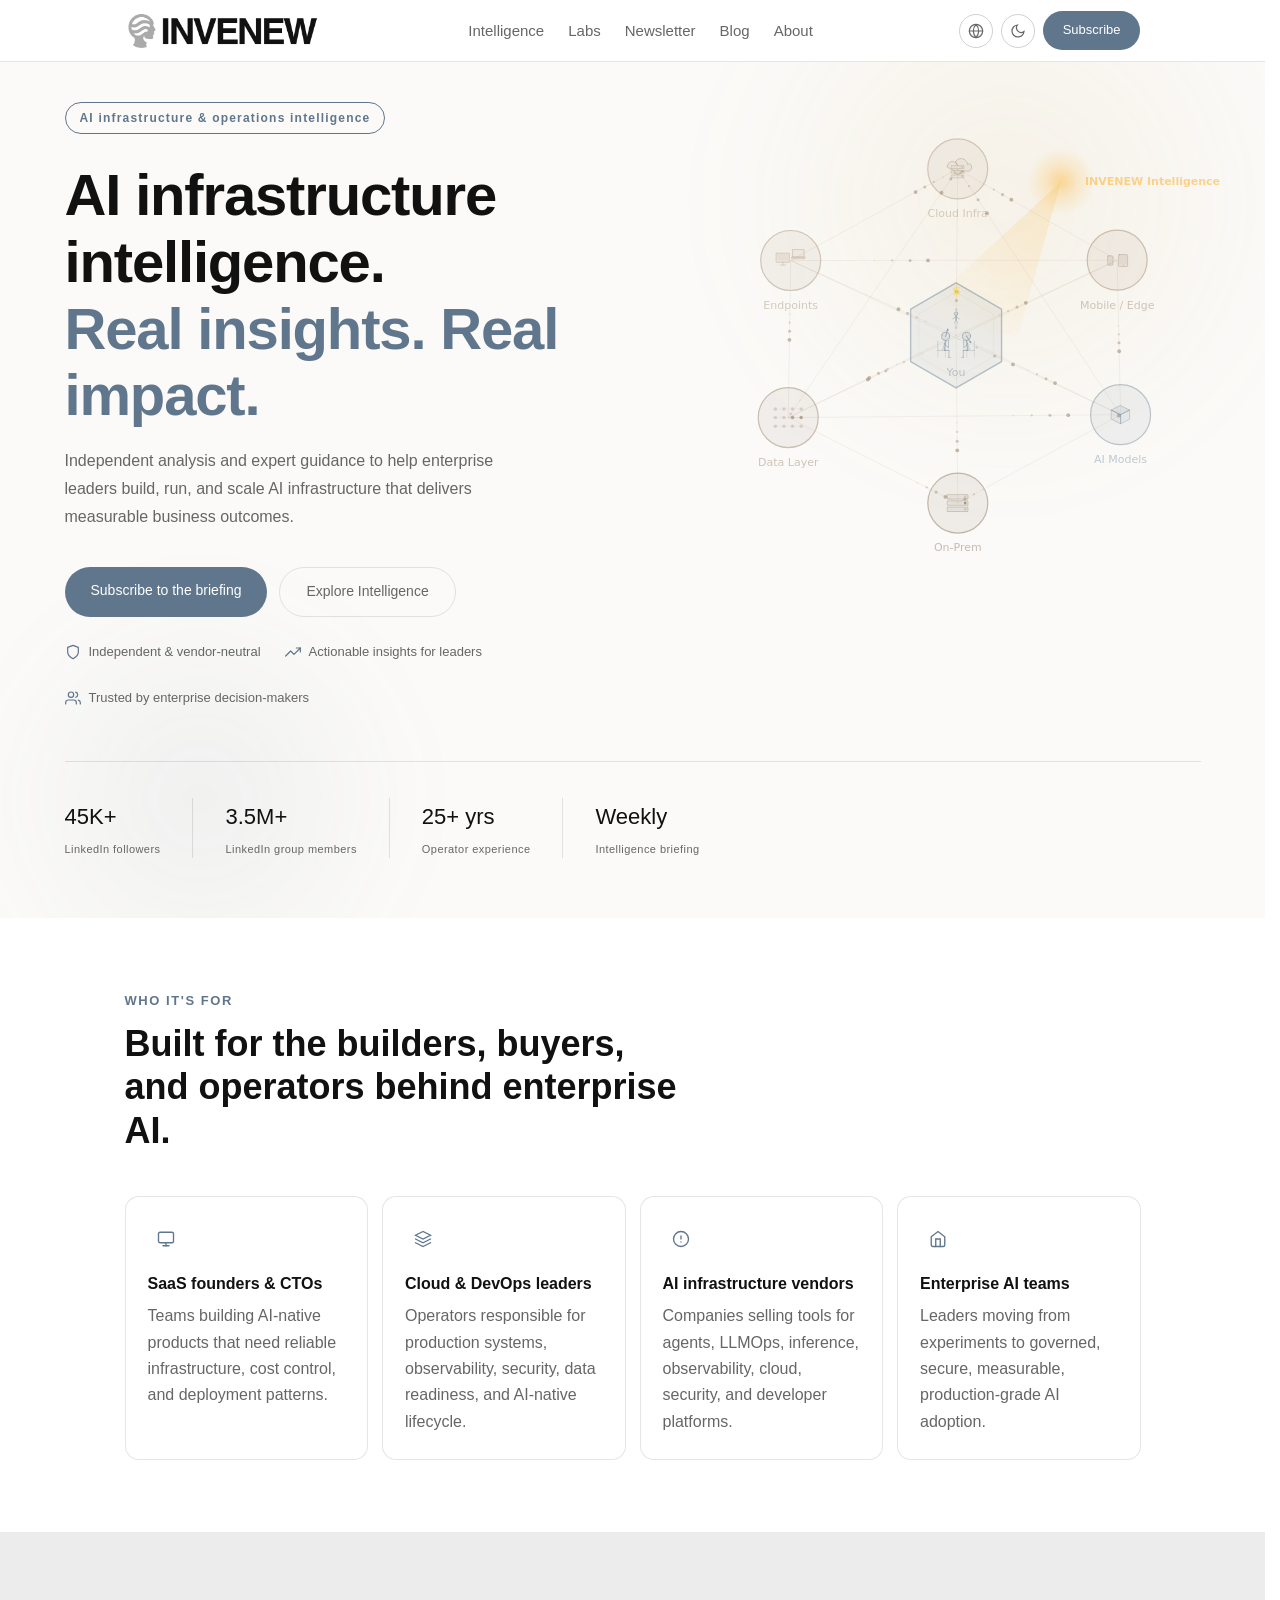
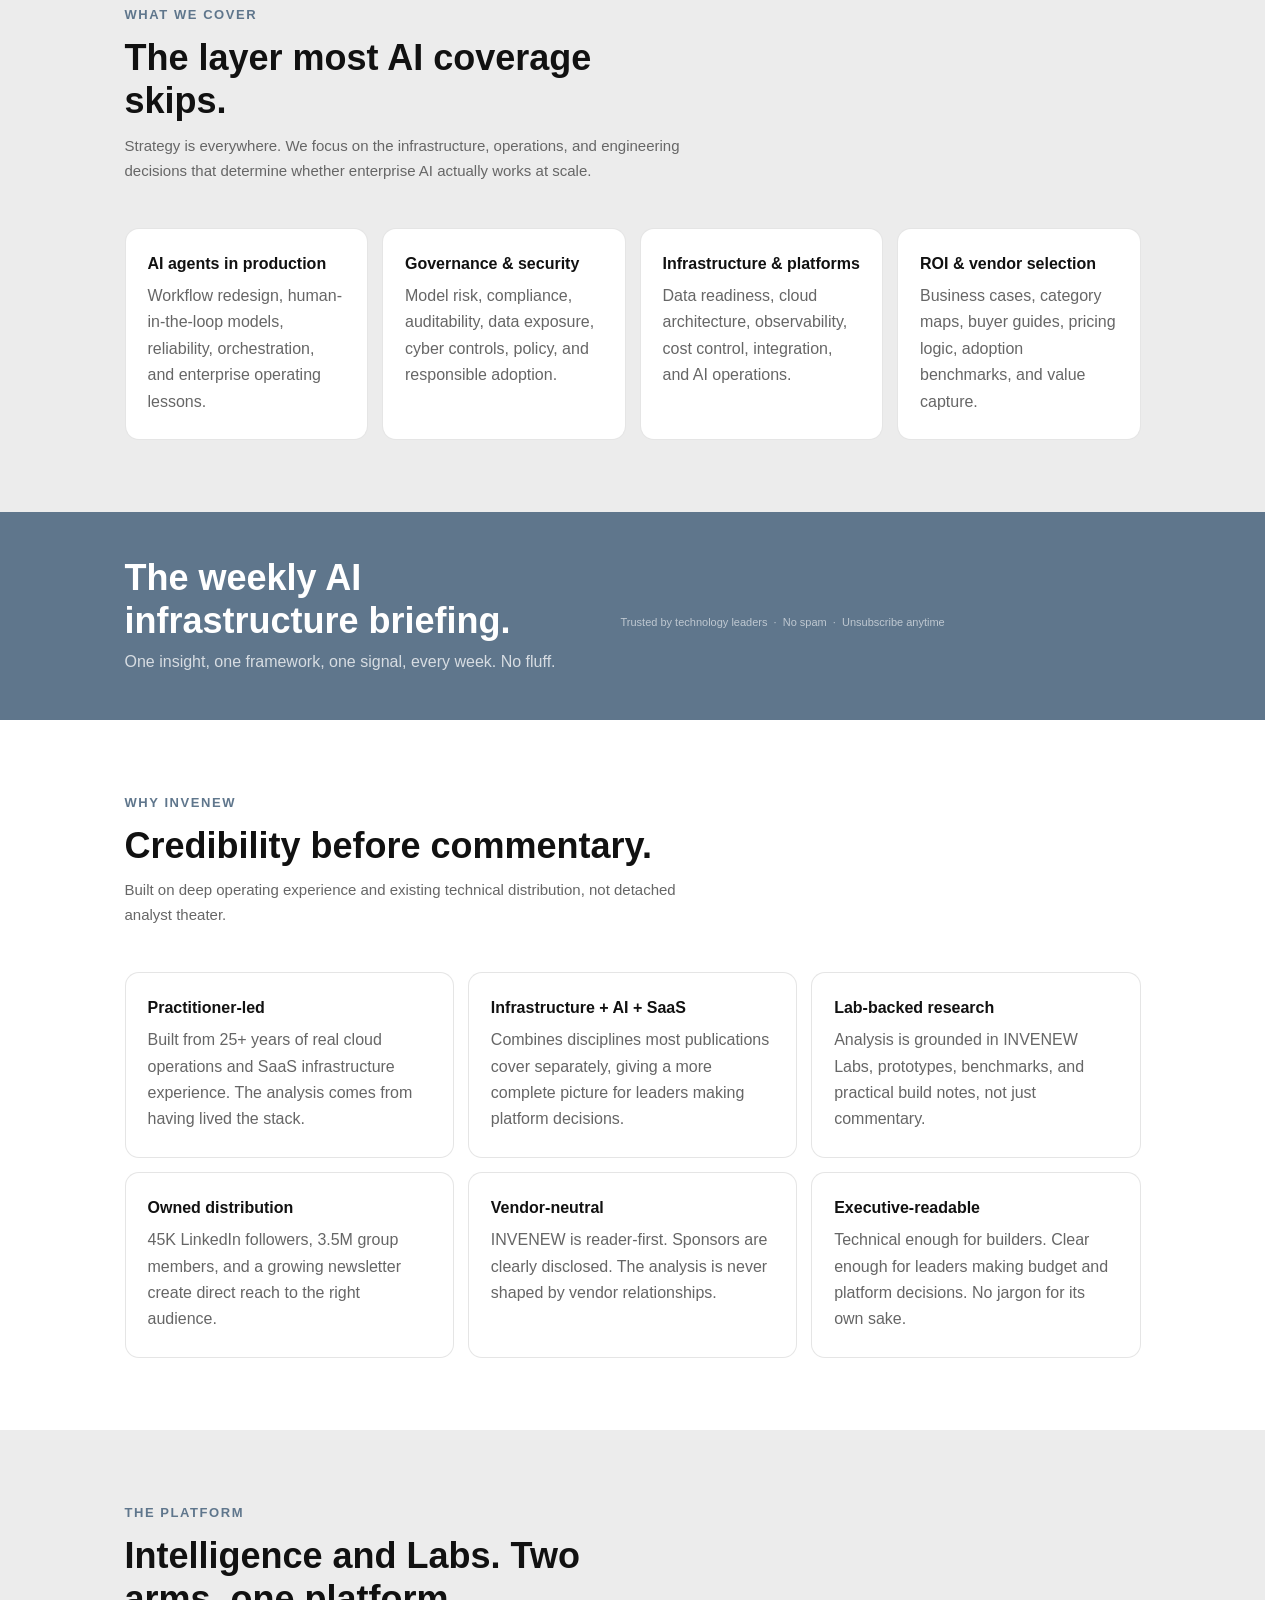
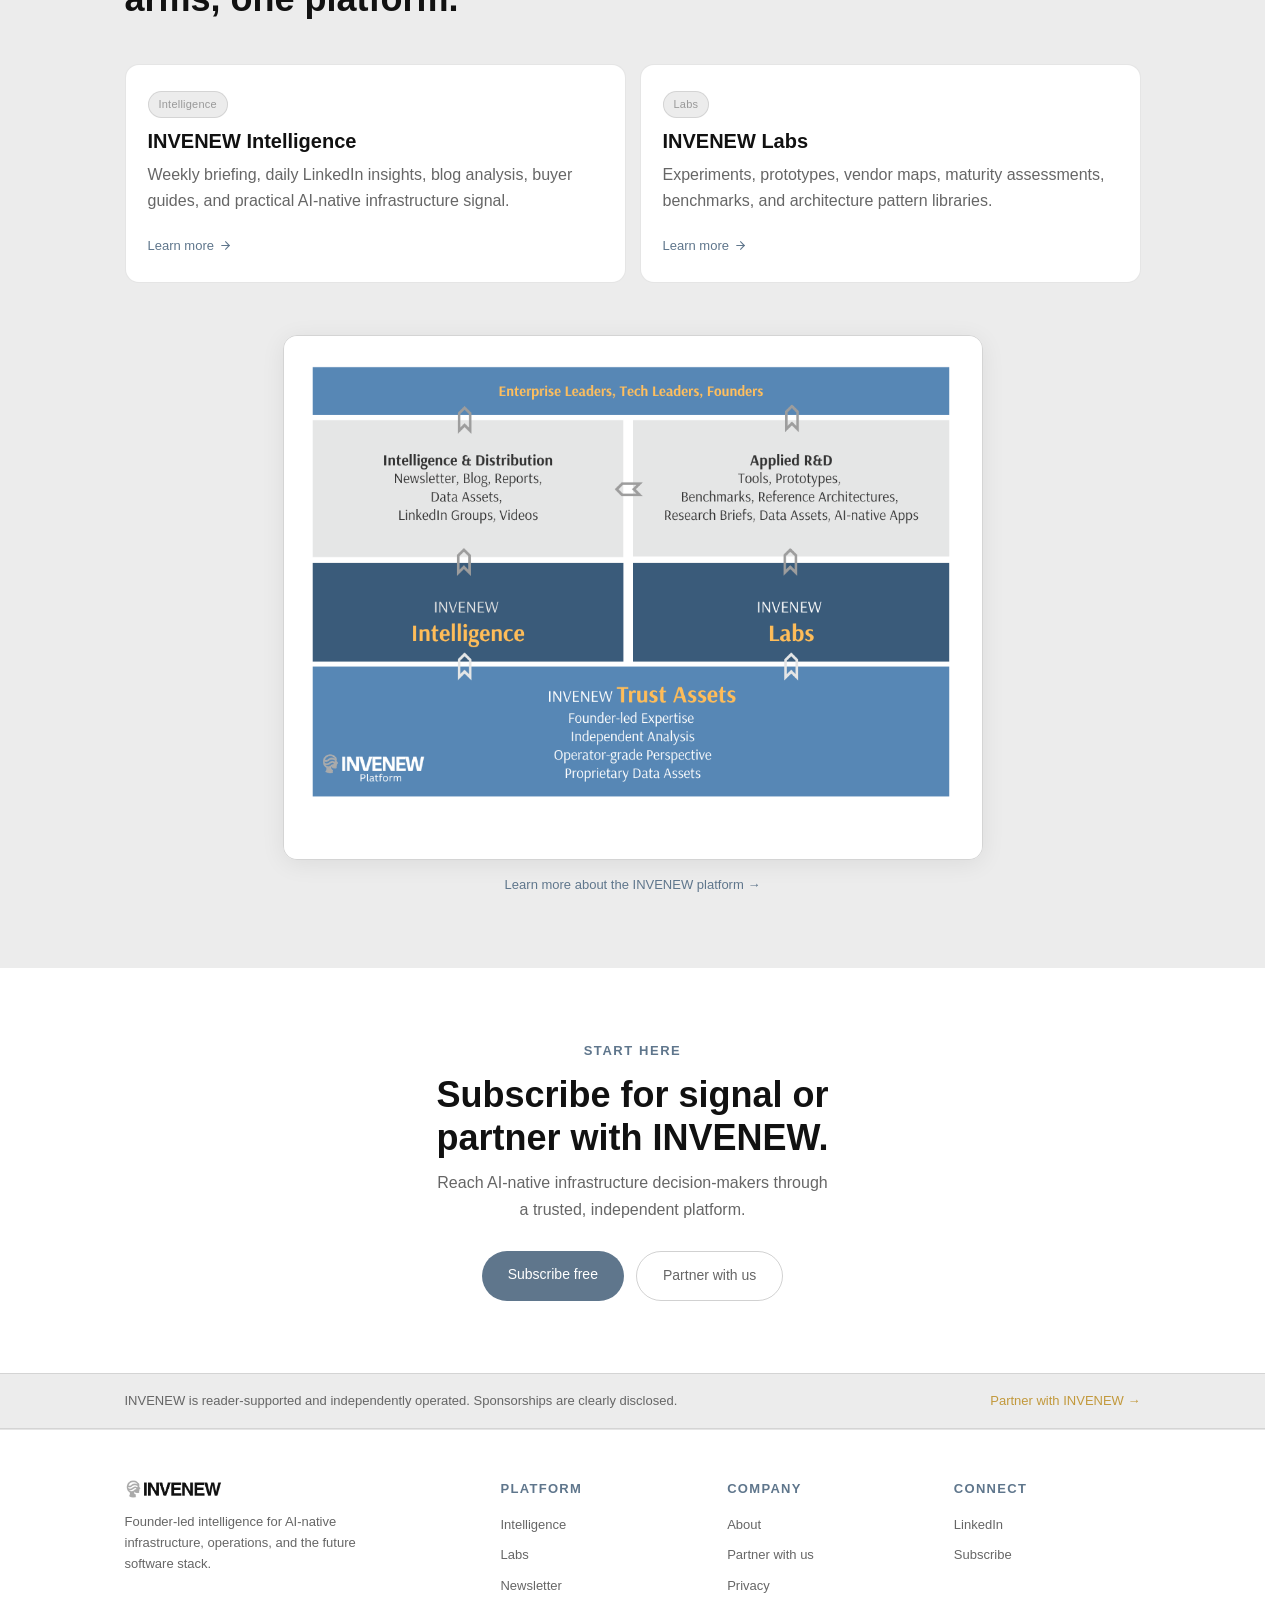
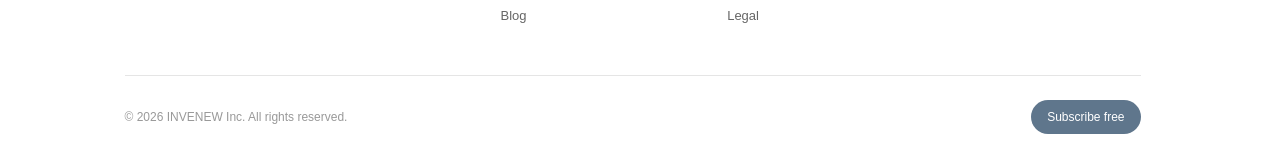
==== commit b3774375: "Update landing page hero: new headline, subtext, and trust badges Co-Authored-By: Claude Sonnet 4.6 " ====
--- a/index.html
+++ b/index.html
@@ -58,11 +58,25 @@
       <!-- Left: content -->
       <div class="hero-content">
         <div class="hero-eyebrow">AI infrastructure &amp; operations intelligence</div>
-        <h1>Enterprise AI without the hype.</h1>
-        <p class="hero-sub">Independent analysis on building, running, and scaling AI in the enterprise. For leaders who make real decisions.</p>
+        <h1>AI infrastructure intelligence.<br><span style="color:var(--color-slate);">Real insights. Real impact.</span></h1>
+        <p class="hero-sub">Independent analysis and expert guidance to help enterprise leaders build, run, and scale AI infrastructure that delivers measurable business outcomes.</p>
         <div class="hero-actions">
           <a href="newsletter.html" class="btn-primary">Subscribe to the briefing</a>
           <a href="intelligence.html" class="btn-outline">Explore Intelligence</a>
+        </div>
+        <div style="display:flex; gap:24px; flex-wrap:wrap; margin-top:24px;">
+          <div style="display:flex; align-items:center; gap:8px; font-size:13px; color:var(--color-hero-muted);">
+            <svg style="width:16px;height:16px;flex-shrink:0;stroke:var(--color-slate);fill:none;stroke-width:1.8;stroke-linecap:round;stroke-linejoin:round;" viewBox="0 0 24 24"><path d="M12 22s8-4 8-10V5l-8-3-8 3v7c0 6 8 10 8 10z"/></svg>
+            Independent &amp; vendor-neutral
+          </div>
+          <div style="display:flex; align-items:center; gap:8px; font-size:13px; color:var(--color-hero-muted);">
+            <svg style="width:16px;height:16px;flex-shrink:0;stroke:var(--color-slate);fill:none;stroke-width:1.8;stroke-linecap:round;stroke-linejoin:round;" viewBox="0 0 24 24"><polyline points="23 6 13.5 15.5 8.5 10.5 1 18"/><polyline points="17 6 23 6 23 12"/></svg>
+            Actionable insights for leaders
+          </div>
+          <div style="display:flex; align-items:center; gap:8px; font-size:13px; color:var(--color-hero-muted);">
+            <svg style="width:16px;height:16px;flex-shrink:0;stroke:var(--color-slate);fill:none;stroke-width:1.8;stroke-linecap:round;stroke-linejoin:round;" viewBox="0 0 24 24"><path d="M17 21v-2a4 4 0 0 0-4-4H5a4 4 0 0 0-4 4v2"/><circle cx="9" cy="7" r="4"/><path d="M23 21v-2a4 4 0 0 0-3-3.87"/><path d="M16 3.13a4 4 0 0 1 0 7.75"/></svg>
+            Trusted by enterprise decision-makers
+          </div>
         </div>
       </div>
 
--- a/assets/css/style.css
+++ b/assets/css/style.css
@@ -301,7 +301,7 @@
   position: relative;
   overflow: hidden;
   background: var(--color-hero-bg);
-  padding: 56px 0 60px;
+  padding: 40px 0 60px;
   text-align: left;
 }
 .hero .container { max-width: 1200px; position: relative; z-index: 1; }
@@ -368,7 +368,7 @@
   display: grid;
   grid-template-columns: 1fr 540px;
   gap: 40px;
-  align-items: center;
+  align-items: flex-start;
 }
 .hero-content { max-width: 580px; }
 /* Allow video to bleed right so the vignette merges with page edge */
@@ -444,7 +444,7 @@
   padding: 56px 0 52px;
 }
 .page-hero .eyebrow { margin-bottom: 12px; }
-.page-hero h1 { color: var(--color-hero-text); max-width: 640px; margin-bottom: 14px; font-size: clamp(36px, 6vw, 64px); font-weight: 700; letter-spacing: -0.02em; }
+.page-hero h1 { color: var(--color-hero-text); max-width: 820px; margin-bottom: 14px; font-size: clamp(36px, 6vw, 64px); font-weight: 700; letter-spacing: -0.02em; }
 .page-hero p  { font-size: 16px; color: var(--color-hero-muted); max-width: 520px; line-height: 1.7; margin-bottom: 28px; }
 .page-hero .hero-actions { justify-content: flex-start; }
 
@@ -758,6 +758,7 @@
 
 /* ── Blog grid + cards ── */
 .blog-grid { display: grid; grid-template-columns: repeat(3, 1fr); gap: 16px; }
+.blog-grid--4 { grid-template-columns: repeat(4, 1fr); }
 .blog-card {
   background: var(--color-card-bg);
   border: 0.5px solid var(--color-border);
@@ -828,6 +829,7 @@
   .grid-4 { grid-template-columns: repeat(2, 1fr); }
   .grid-3 { grid-template-columns: repeat(2, 1fr); }
   .blog-grid { grid-template-columns: repeat(2, 1fr); }
+  .blog-grid--4 { grid-template-columns: repeat(2, 1fr); }
   .featured-post-img { height: 300px; }
   .stats-grid { grid-template-columns: repeat(2, 1fr); }
   .stats-grid .stat-block:nth-child(2) { border-right: none; }
@@ -849,6 +851,7 @@
   .nl-strip-form { width: 100%; }
   .grid-4, .grid-3, .grid-2 { grid-template-columns: 1fr; }
   .blog-grid { grid-template-columns: 1fr; }
+  .blog-grid--4 { grid-template-columns: 1fr; }
   .featured-post-img { height: 220px; }
   .featured-post-body { padding: 20px 20px 24px; }
   .nav-links { display: none; }
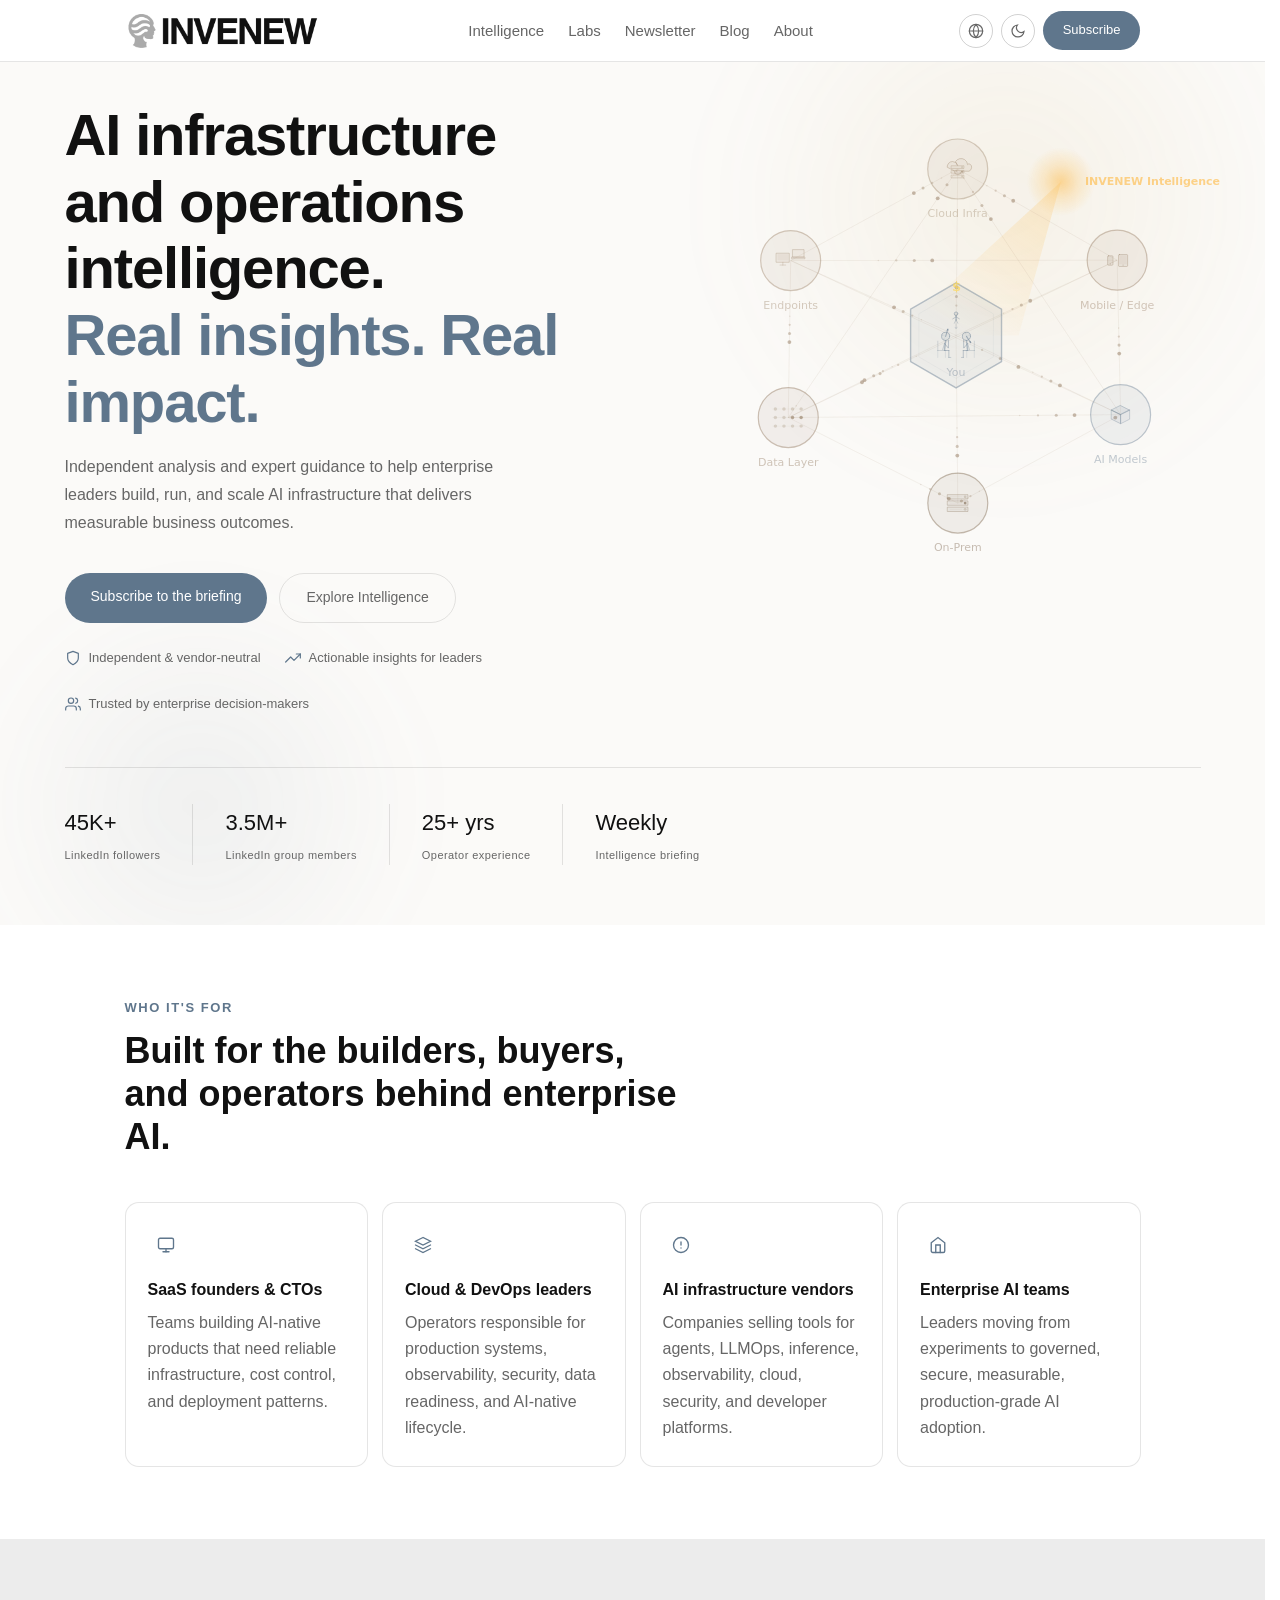
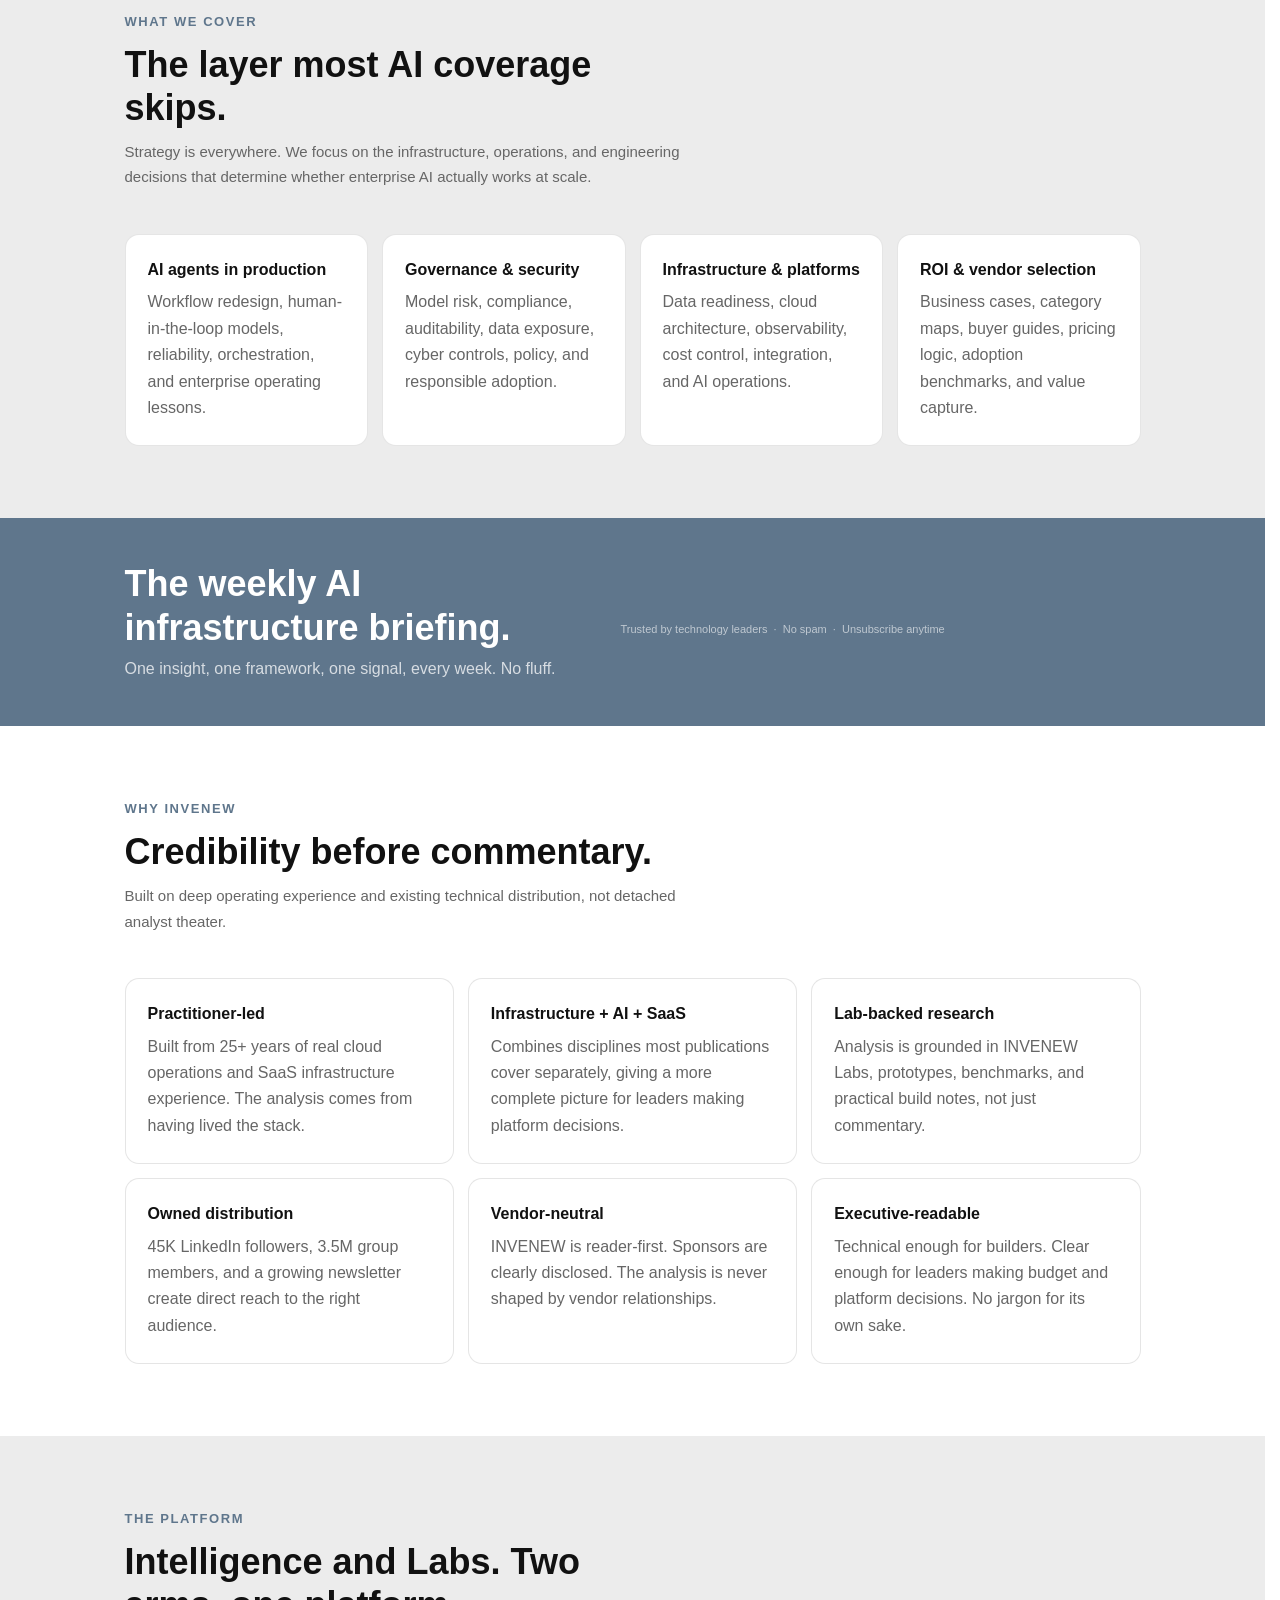
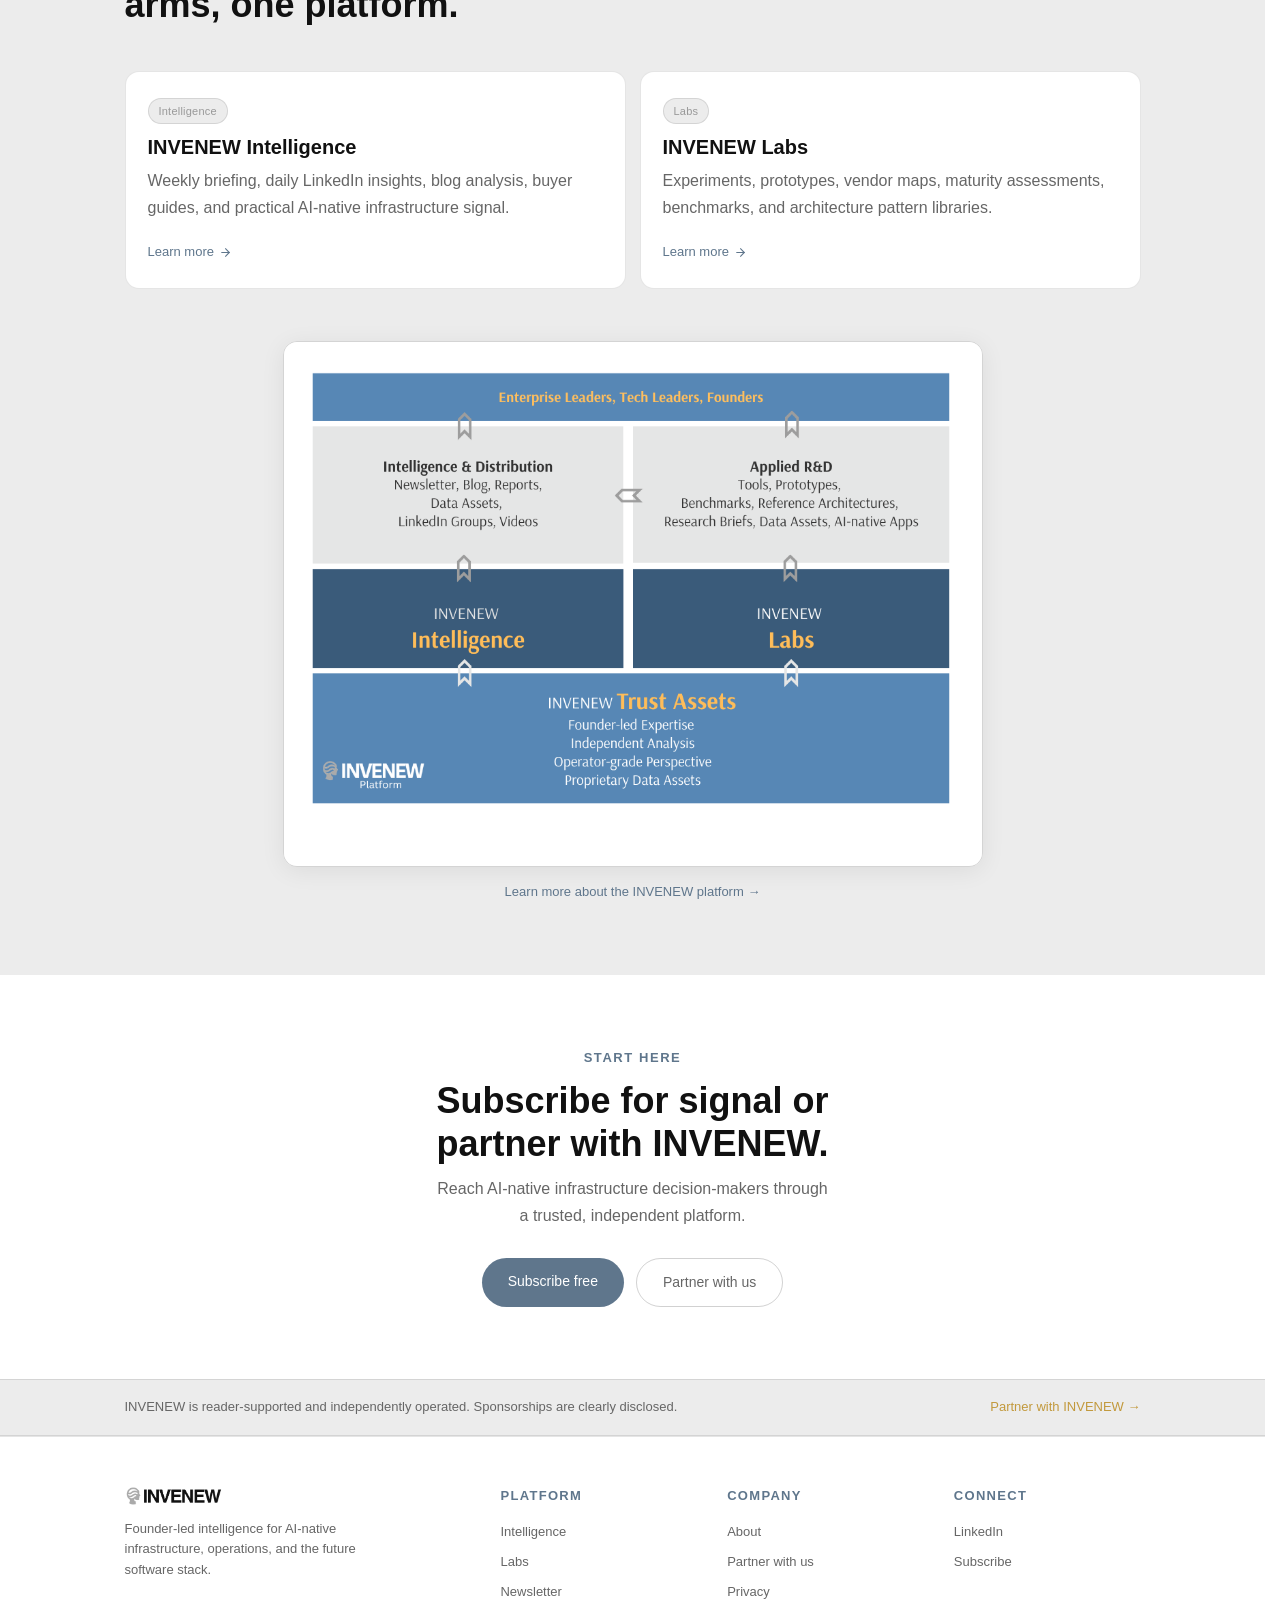
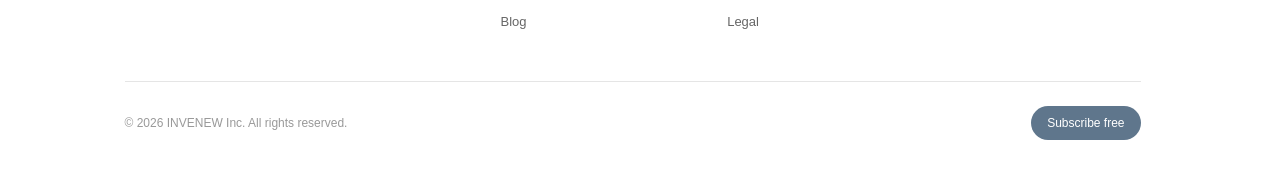
==== commit a1adc57e: "Update hero headline and remove pill badge Co-Authored-By: Claude Sonnet 4.6 <noreply@anthropic.com>" ====
--- a/index.html
+++ b/index.html
@@ -57,8 +57,7 @@
 
       <!-- Left: content -->
       <div class="hero-content">
-        <div class="hero-eyebrow">AI infrastructure &amp; operations intelligence</div>
-        <h1>AI infrastructure intelligence.<br><span style="color:var(--color-slate);">Real insights. Real impact.</span></h1>
+        <h1>AI infrastructure and operations intelligence.<br><span style="color:var(--color-slate);">Real insights. Real impact.</span></h1>
         <p class="hero-sub">Independent analysis and expert guidance to help enterprise leaders build, run, and scale AI infrastructure that delivers measurable business outcomes.</p>
         <div class="hero-actions">
           <a href="newsletter.html" class="btn-primary">Subscribe to the briefing</a>
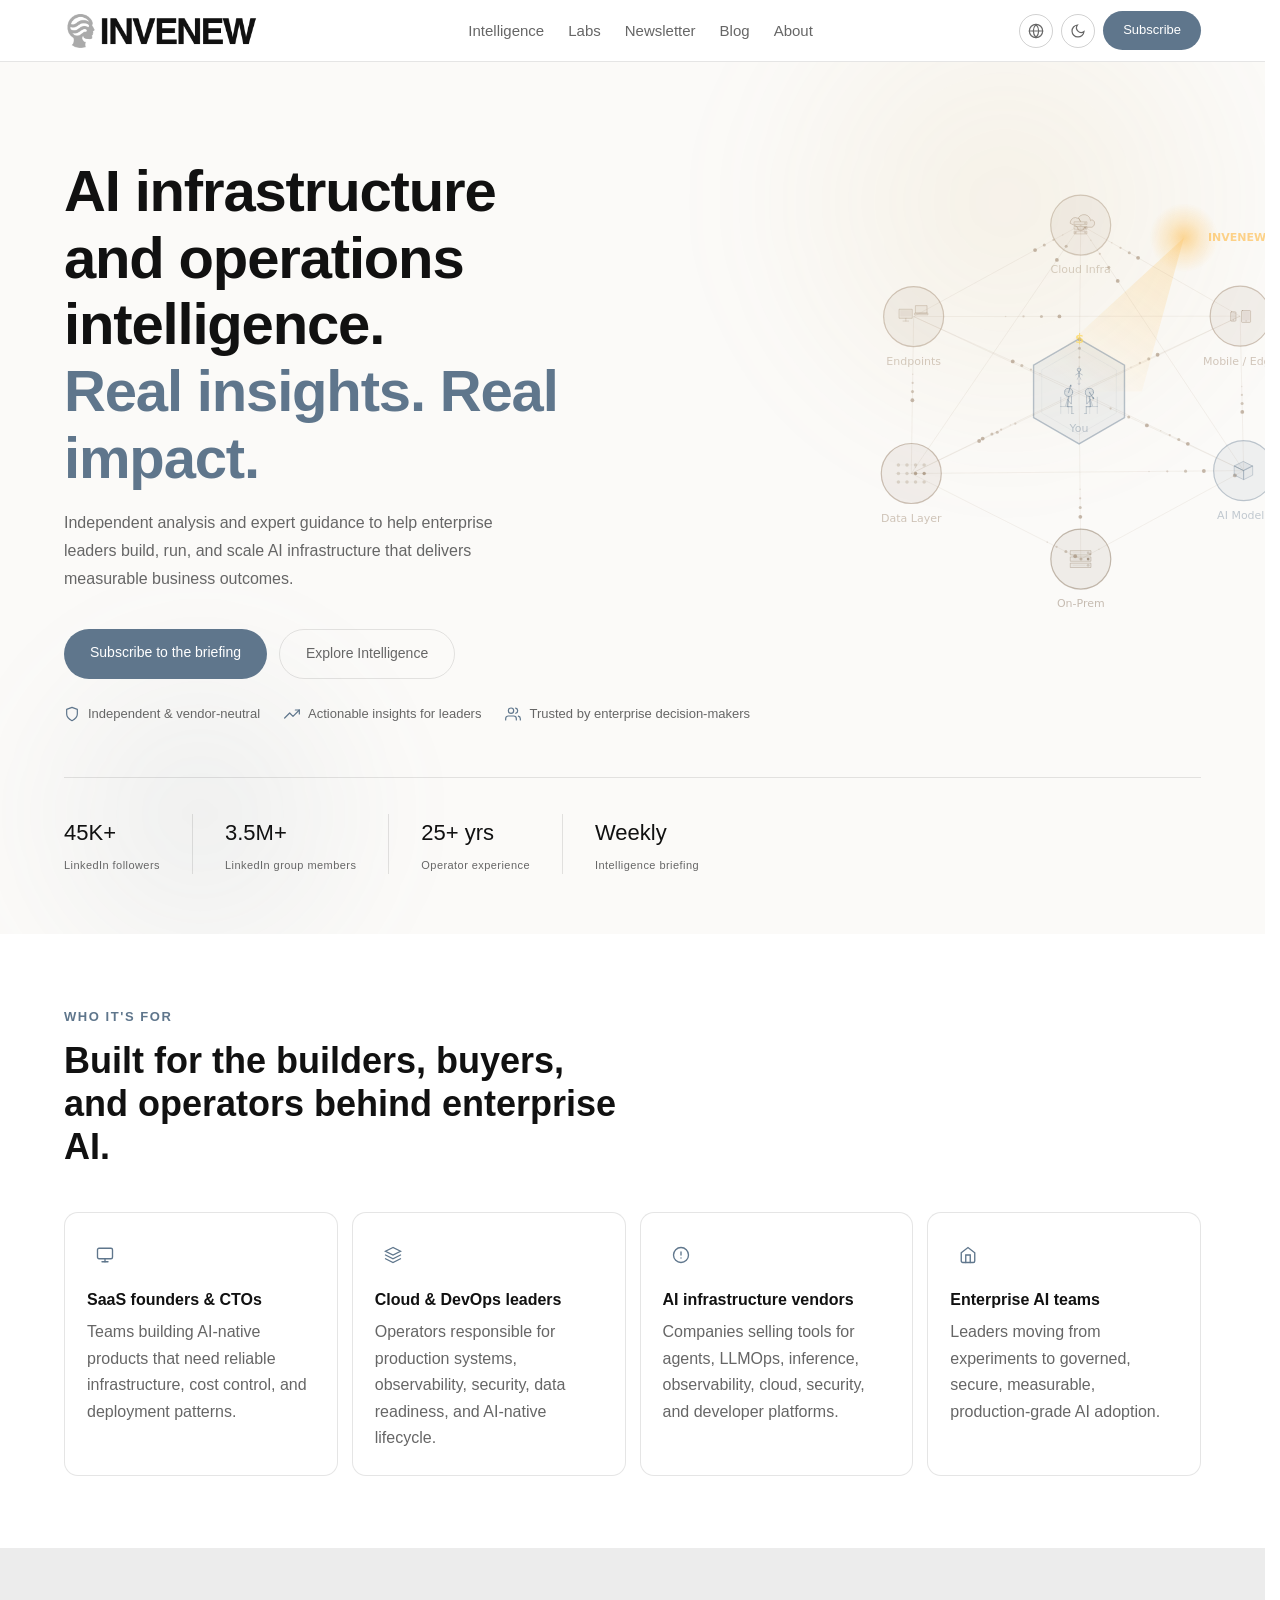
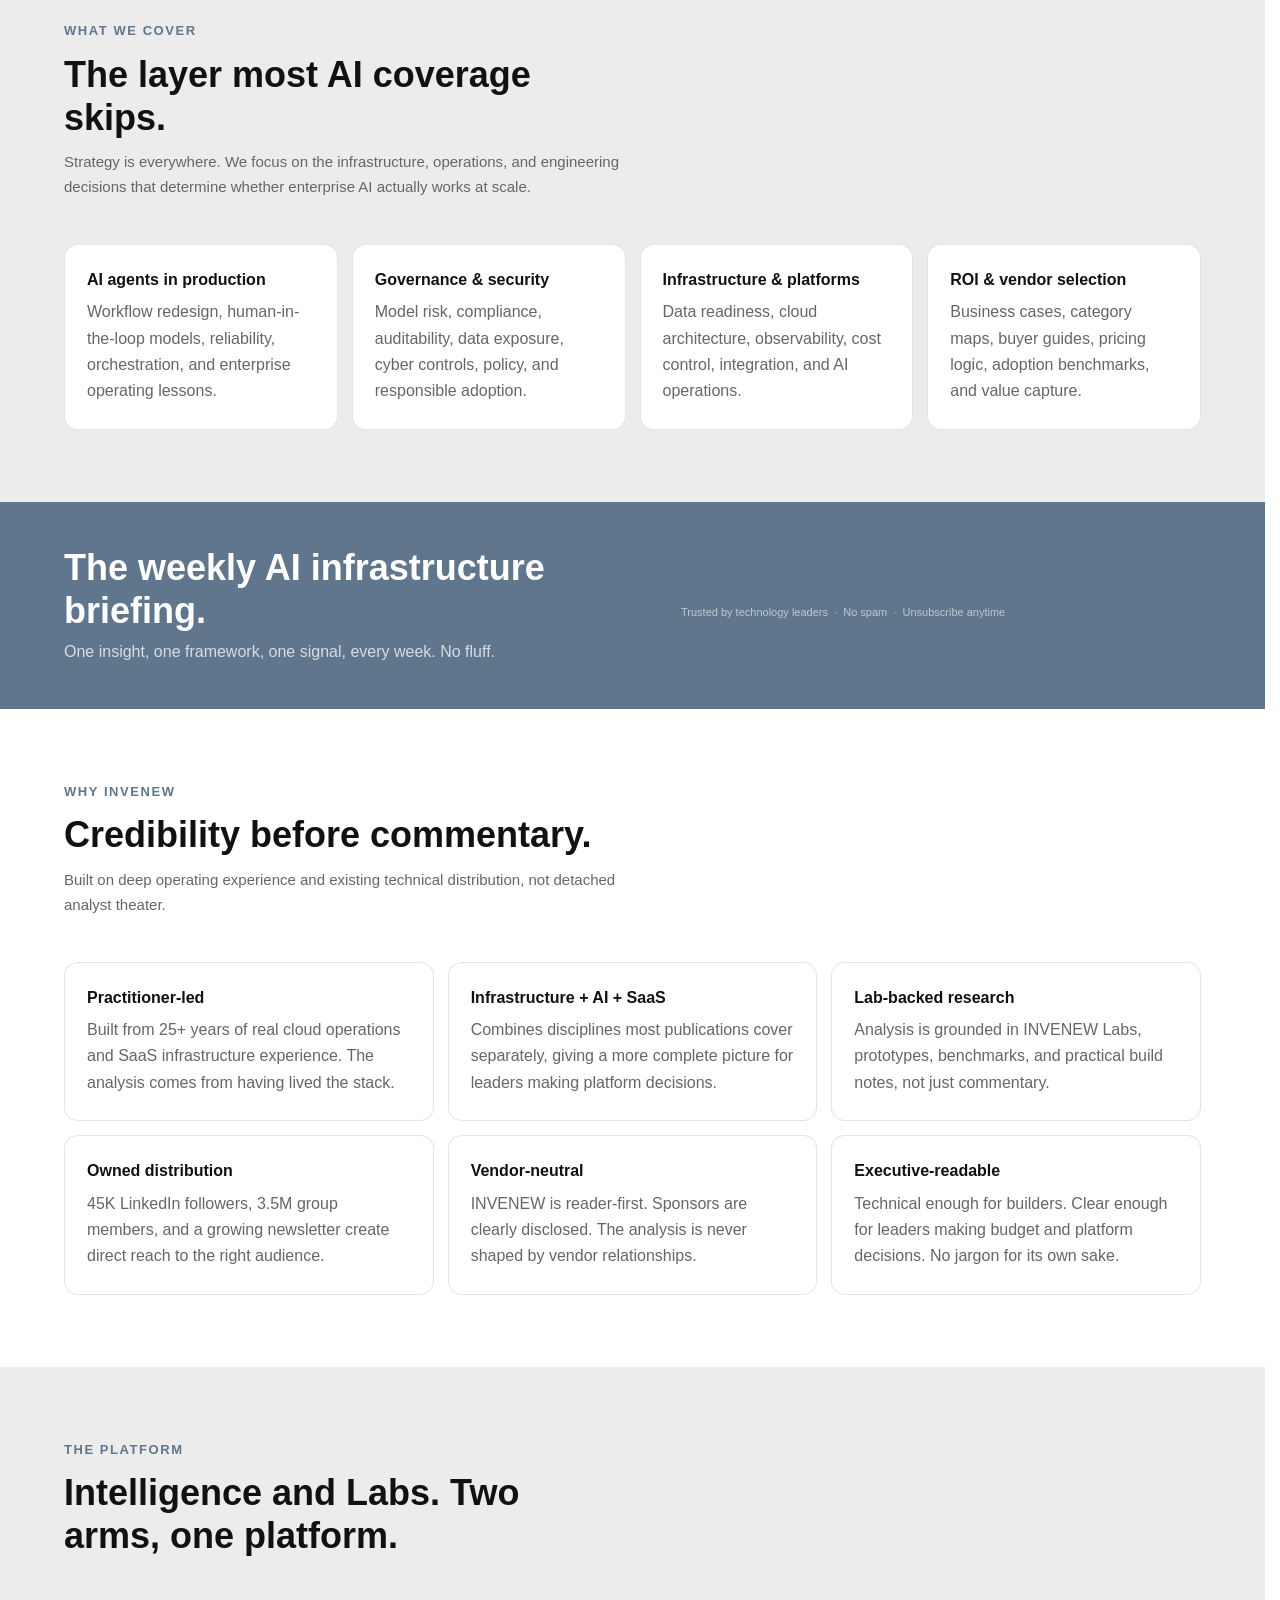
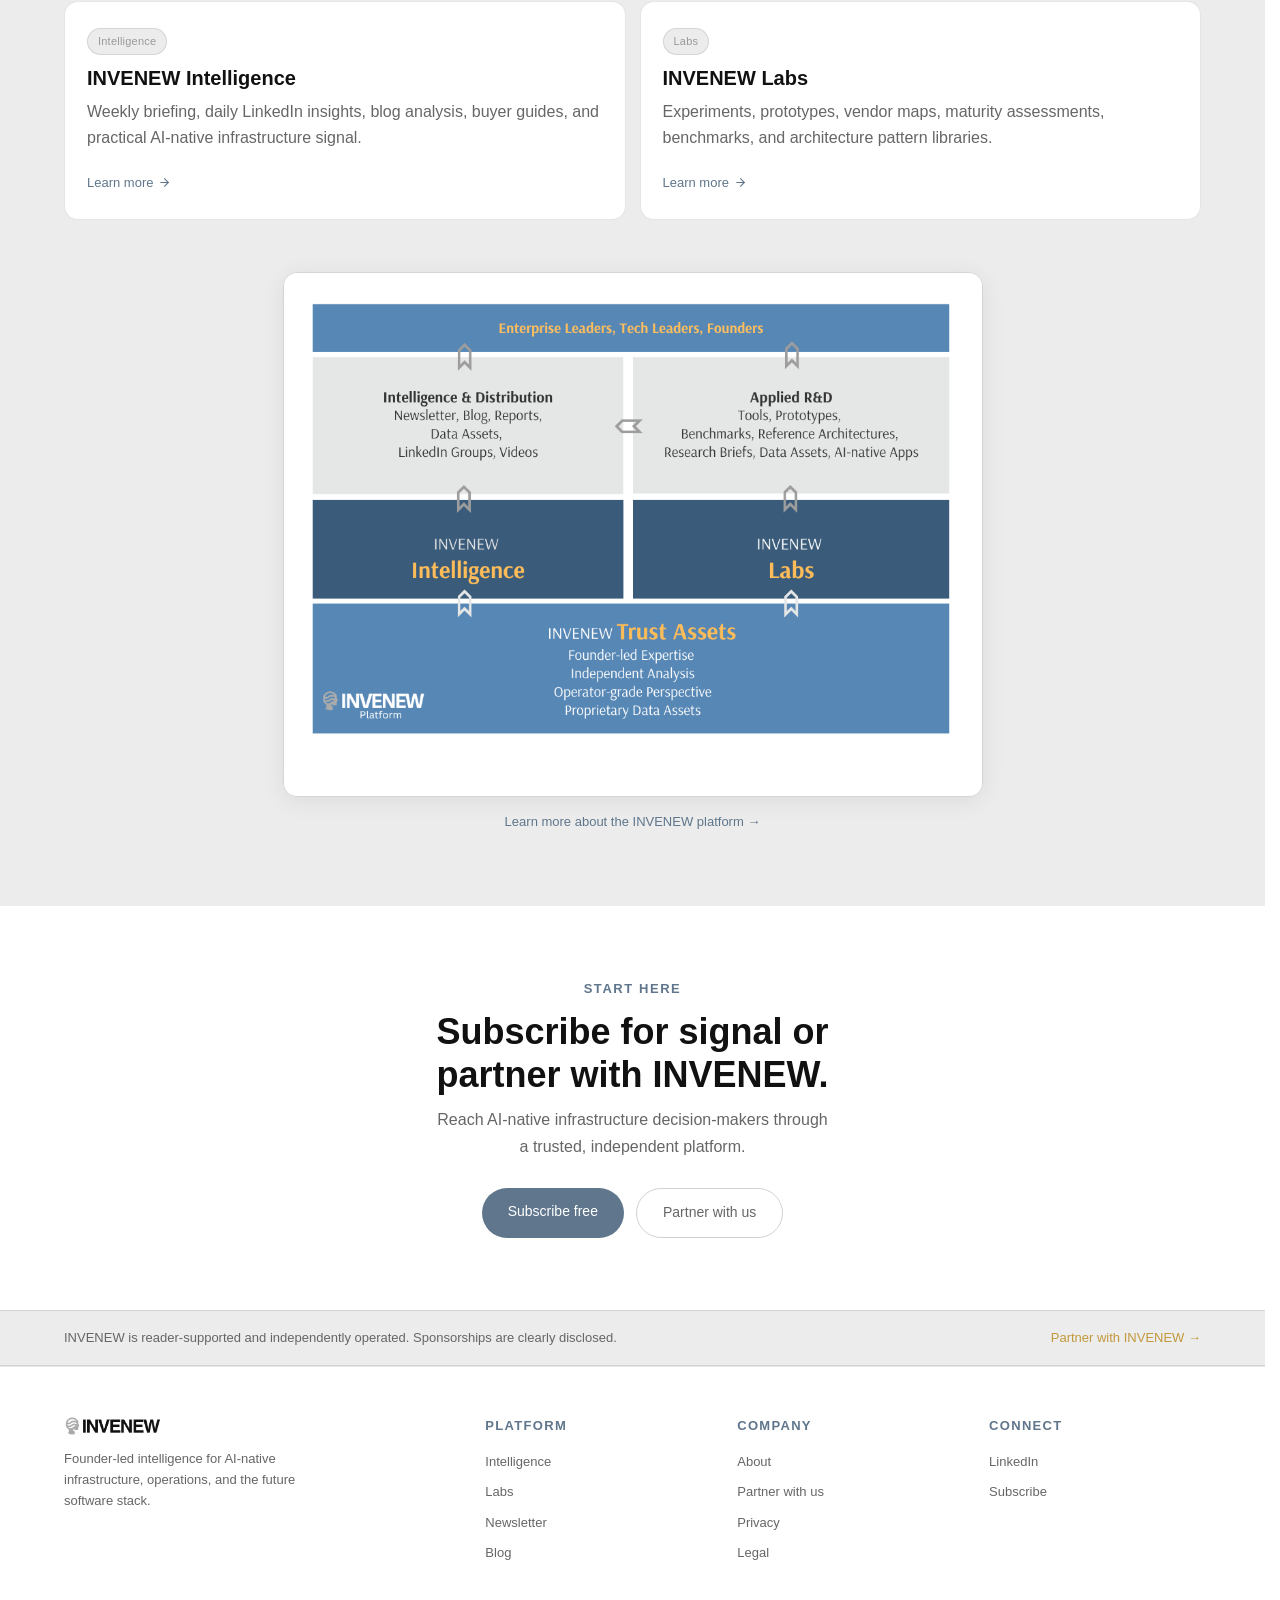
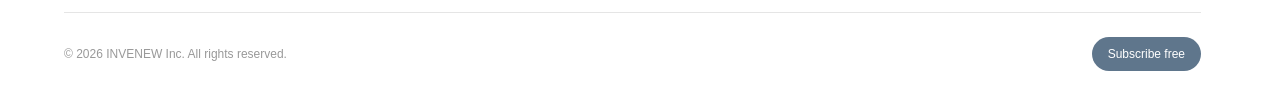
==== commit 2cb31708: "Widen nav/container to 1440px, increase hero top margin, widen hero content, trust badges on one lin" ====
--- a/index.html
+++ b/index.html
@@ -63,7 +63,7 @@
           <a href="newsletter.html" class="btn-primary">Subscribe to the briefing</a>
           <a href="intelligence.html" class="btn-outline">Explore Intelligence</a>
         </div>
-        <div style="display:flex; gap:24px; flex-wrap:wrap; margin-top:24px;">
+        <div style="display:flex; gap:24px; flex-wrap:nowrap; margin-top:24px; white-space:nowrap;">
           <div style="display:flex; align-items:center; gap:8px; font-size:13px; color:var(--color-hero-muted);">
             <svg style="width:16px;height:16px;flex-shrink:0;stroke:var(--color-slate);fill:none;stroke-width:1.8;stroke-linecap:round;stroke-linejoin:round;" viewBox="0 0 24 24"><path d="M12 22s8-4 8-10V5l-8-3-8 3v7c0 6 8 10 8 10z"/></svg>
             Independent &amp; vendor-neutral
--- a/assets/css/style.css
+++ b/assets/css/style.css
@@ -84,7 +84,7 @@
 p  { color: var(--color-text-muted); }
 
 /* ── Layout ── */
-.container { max-width: 1080px; margin: 0 auto; padding: 0 32px; }
+.container { max-width: 1440px; margin: 0 auto; padding: 0 64px; }
 .section    { padding: 72px 0; }
 .section.alt { background: var(--color-bg-secondary); }
 
@@ -115,9 +115,9 @@
   transition: background var(--transition);
 }
 .nav-inner {
-  max-width: 1080px;
+  max-width: 1440px;
   margin: 0 auto;
-  padding: 0 32px;
+  padding: 0 64px;
   height: 100%;
   display: flex;
   align-items: center;
@@ -301,10 +301,10 @@
   position: relative;
   overflow: hidden;
   background: var(--color-hero-bg);
-  padding: 40px 0 60px;
+  padding: 96px 0 60px;
   text-align: left;
 }
-.hero .container { max-width: 1200px; position: relative; z-index: 1; }
+.hero .container { max-width: 1440px; position: relative; z-index: 1; padding: 0 64px; }
 
 /* AI stack canvas sizing */
 #ai-stack-canvas {
@@ -370,7 +370,7 @@
   gap: 40px;
   align-items: flex-start;
 }
-.hero-content { max-width: 580px; }
+.hero-content { max-width: 680px; }
 /* Allow video to bleed right so the vignette merges with page edge */
 .hero-card-wrap {
   margin-right: -48px;
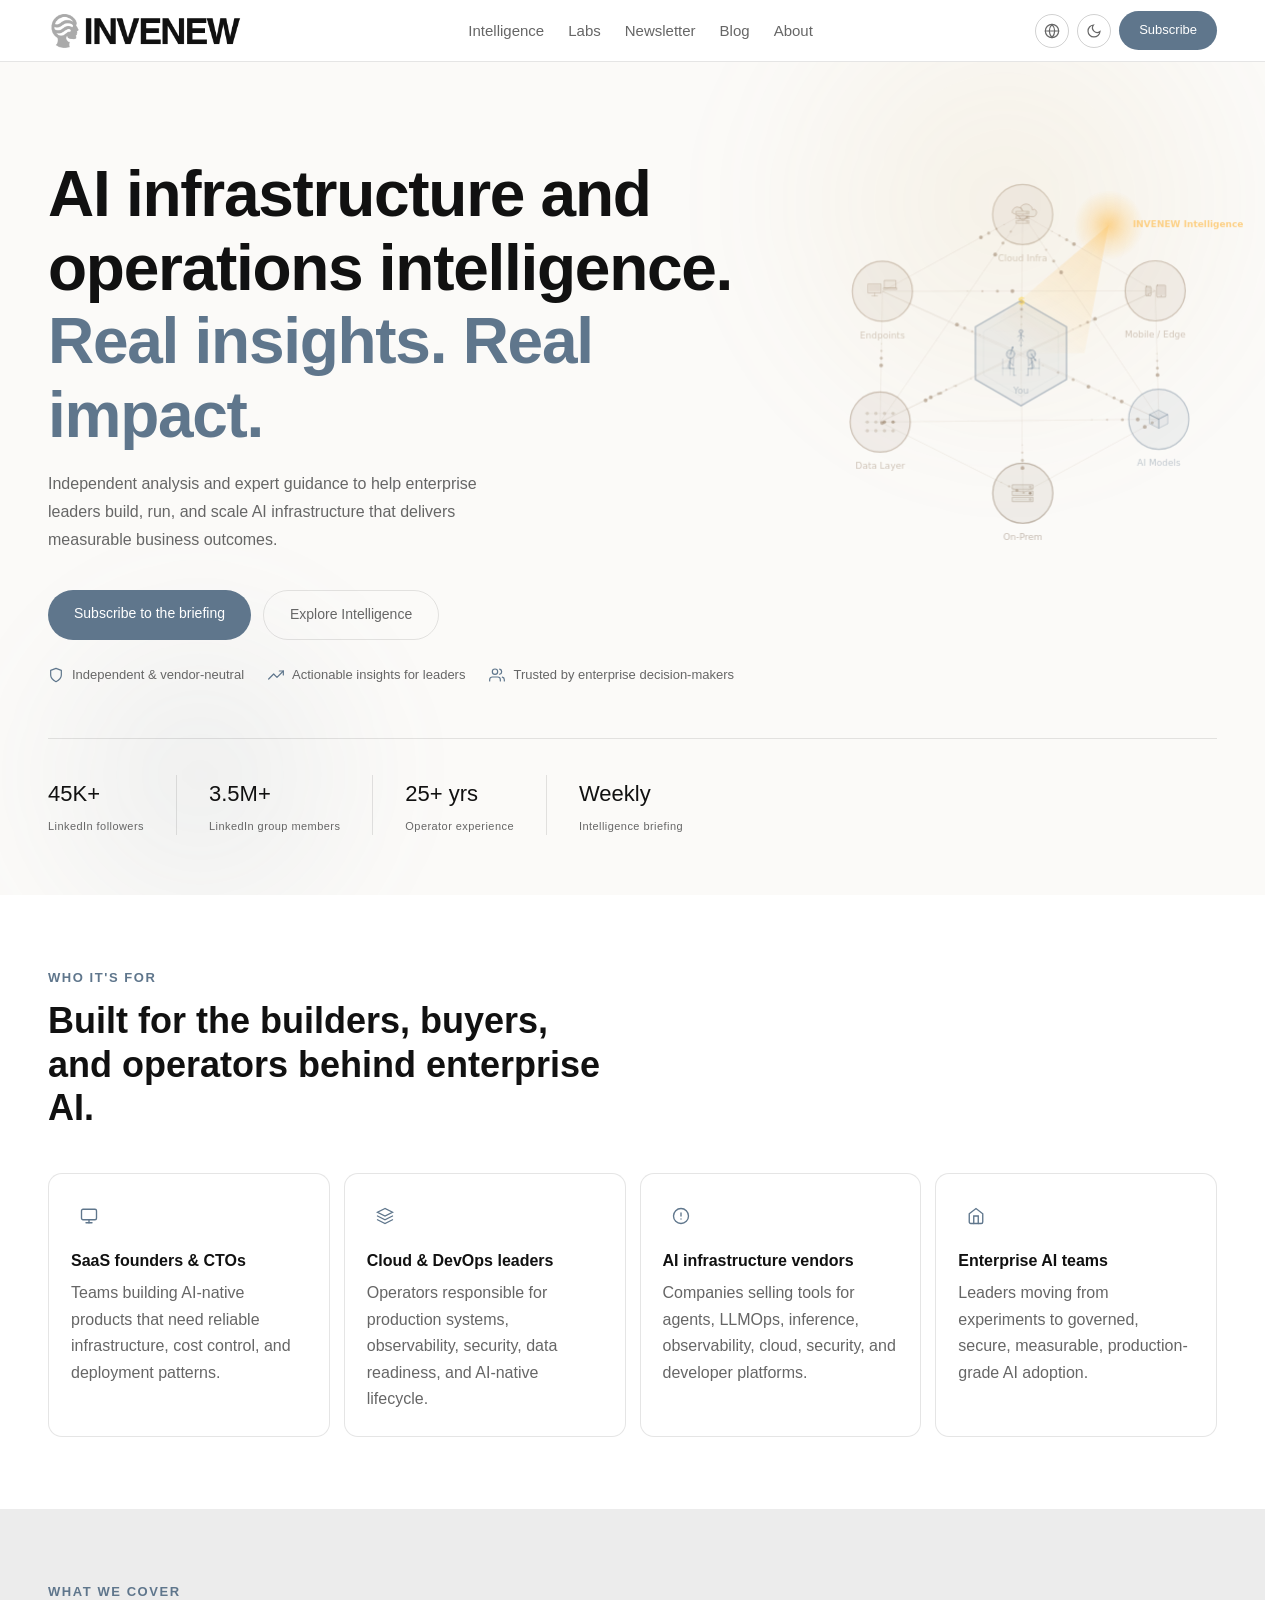
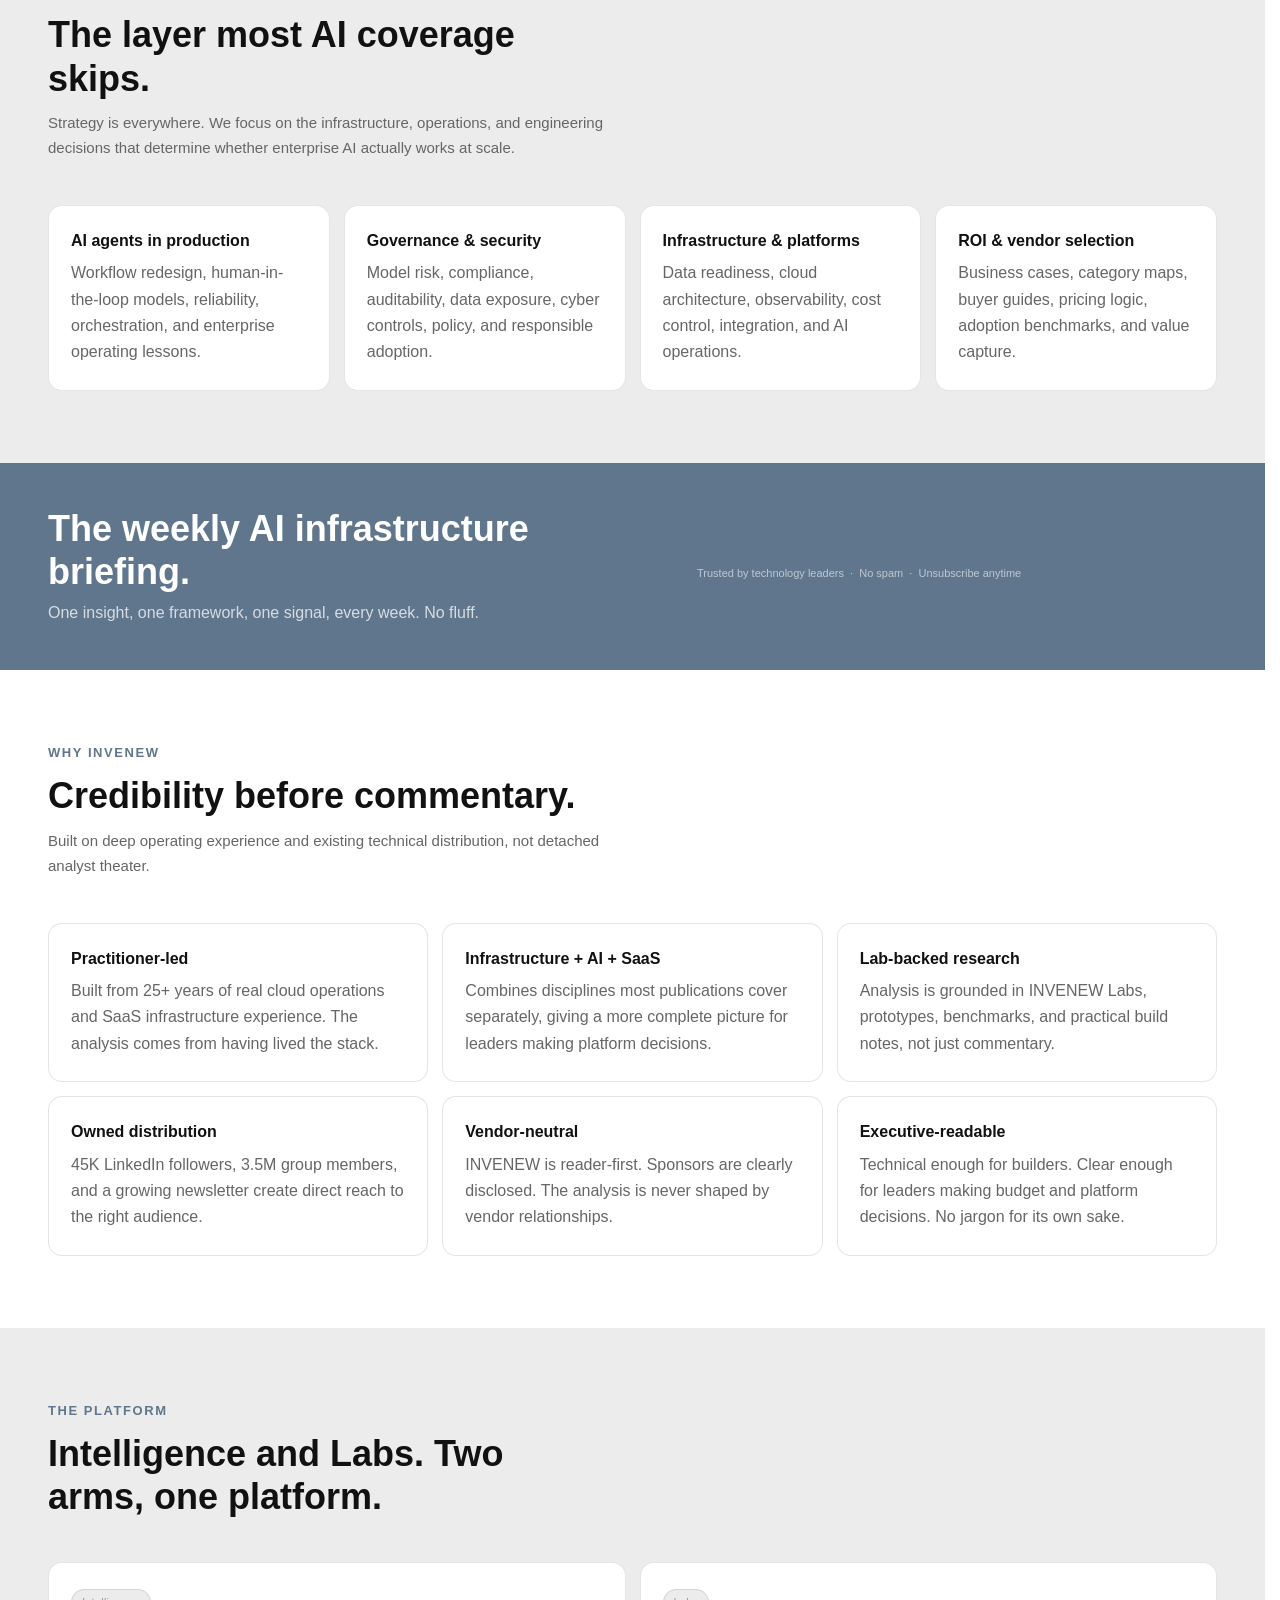
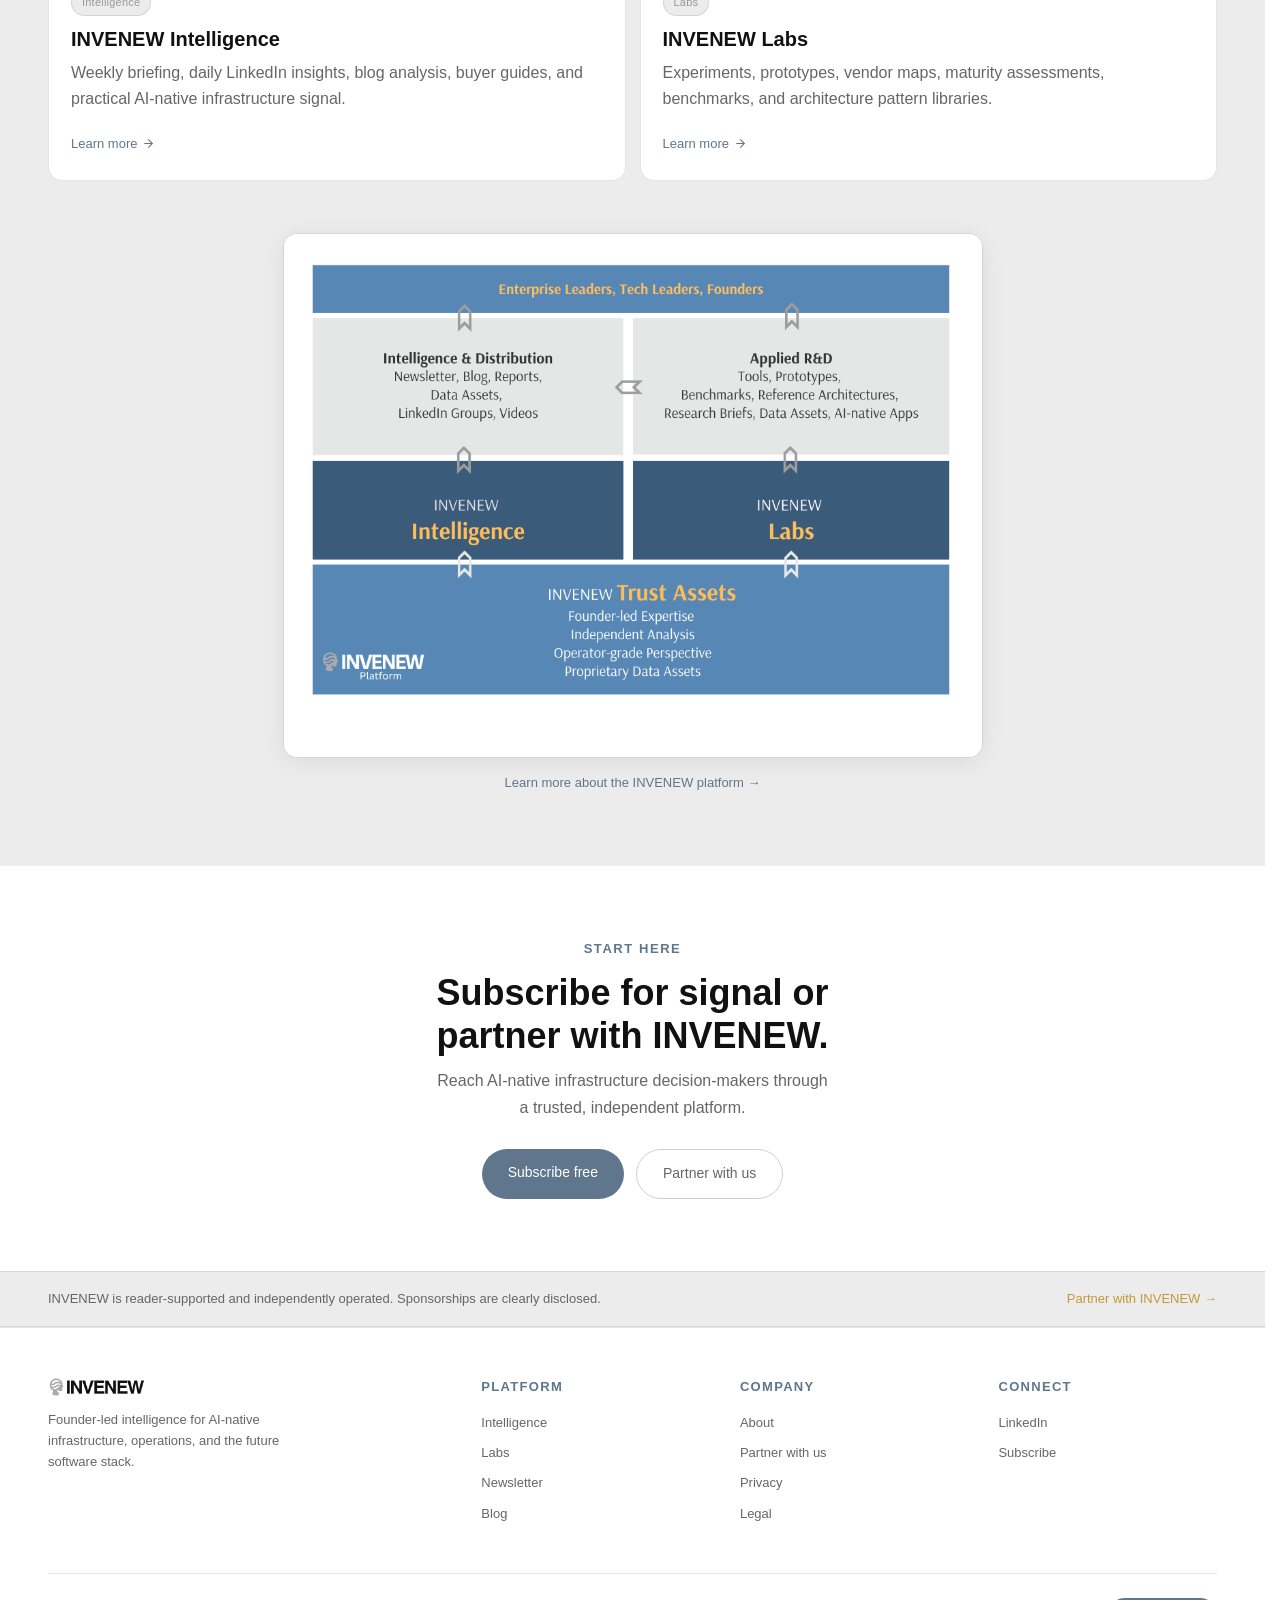
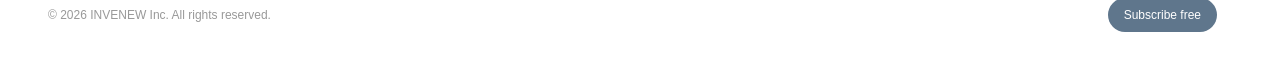
==== commit 5d34e34f: "Fix mobile hero: restore animation, fix trust badges overflow Co-Authored-By: Claude Sonnet 4.6 <nor" ====
--- a/index.html
+++ b/index.html
@@ -63,7 +63,7 @@
           <a href="newsletter.html" class="btn-primary">Subscribe to the briefing</a>
           <a href="intelligence.html" class="btn-outline">Explore Intelligence</a>
         </div>
-        <div style="display:flex; gap:24px; flex-wrap:nowrap; margin-top:24px; white-space:nowrap;">
+        <div class="hero-trust" style="display:flex; gap:24px; flex-wrap:nowrap; margin-top:24px; white-space:nowrap;">
           <div style="display:flex; align-items:center; gap:8px; font-size:13px; color:var(--color-hero-muted);">
             <svg style="width:16px;height:16px;flex-shrink:0;stroke:var(--color-slate);fill:none;stroke-width:1.8;stroke-linecap:round;stroke-linejoin:round;" viewBox="0 0 24 24"><path d="M12 22s8-4 8-10V5l-8-3-8 3v7c0 6 8 10 8 10z"/></svg>
             Independent &amp; vendor-neutral
--- a/assets/css/style.css
+++ b/assets/css/style.css
@@ -84,7 +84,7 @@
 p  { color: var(--color-text-muted); }
 
 /* ── Layout ── */
-.container { max-width: 1440px; margin: 0 auto; padding: 0 64px; }
+.container { max-width: 1600px; margin: 0 auto; padding: 0 48px; }
 .section    { padding: 72px 0; }
 .section.alt { background: var(--color-bg-secondary); }
 
@@ -115,9 +115,9 @@
   transition: background var(--transition);
 }
 .nav-inner {
-  max-width: 1440px;
+  max-width: 1600px;
   margin: 0 auto;
-  padding: 0 64px;
+  padding: 0 48px;
   height: 100%;
   display: flex;
   align-items: center;
@@ -304,7 +304,7 @@
   padding: 96px 0 60px;
   text-align: left;
 }
-.hero .container { max-width: 1440px; position: relative; z-index: 1; padding: 0 64px; }
+.hero .container { max-width: 1600px; position: relative; z-index: 1; padding: 0 48px; }
 
 /* AI stack canvas sizing */
 #ai-stack-canvas {
@@ -366,11 +366,11 @@
 /* Split layout */
 .hero-split {
   display: grid;
-  grid-template-columns: 1fr 540px;
+  grid-template-columns: 3fr 2fr;
   gap: 40px;
   align-items: flex-start;
 }
-.hero-content { max-width: 680px; }
+.hero-content { max-width: 100%; }
 /* Allow video to bleed right so the vignette merges with page edge */
 .hero-card-wrap {
   margin-right: -48px;
@@ -391,9 +391,9 @@
 }
 .hero h1 {
   color: var(--color-hero-text);
-  max-width: 540px;
+  max-width: 100%;
   margin: 0 0 18px;
-  font-size: clamp(34px, 5vw, 58px);
+  font-size: clamp(36px, 6vw, 64px);
   font-weight: 700;
   letter-spacing: -0.02em;
 }
@@ -835,10 +835,11 @@
   .stats-grid .stat-block:nth-child(2) { border-right: none; }
   .footer-grid { grid-template-columns: 1fr 1fr; gap: 28px; }
   .sponsor-options { grid-template-columns: 1fr; }
-  .hero-split { grid-template-columns: 1fr; gap: 40px; }
-  .hero-card-wrap { margin-right: 0; overflow: hidden; }
-  .hero-video-wrap { max-width: 100%; overflow: hidden; }
-  #ai-stack-canvas { max-width: 100%; }
+  .hero-split { grid-template-columns: 1fr; gap: 24px; }
+  .hero-card-wrap { margin-right: 0; overflow: hidden; max-width: 100%; }
+  .hero-video-wrap { max-width: 100%; overflow: hidden; width: 100%; }
+  #ai-stack-canvas { max-width: 100%; width: 100% !important; height: auto !important; }
+  .hero { overflow: hidden; }
   .hero h1 { font-size: clamp(30px, 7vw, 48px); }
   .hero-stats { flex-wrap: wrap; justify-content: flex-start; }
   .hero-stat { border-right: none; border-bottom: 0.5px solid var(--color-hero-border); padding: 14px 0; margin-right: 0; width: 50%; }
@@ -852,6 +853,7 @@
   .grid-4, .grid-3, .grid-2 { grid-template-columns: 1fr; }
   .blog-grid { grid-template-columns: 1fr; }
   .blog-grid--4 { grid-template-columns: 1fr; }
+  .hero-trust { flex-wrap: wrap !important; white-space: normal !important; gap: 12px !important; }
   .featured-post-img { height: 220px; }
   .featured-post-body { padding: 20px 20px 24px; }
   .nav-links { display: none; }
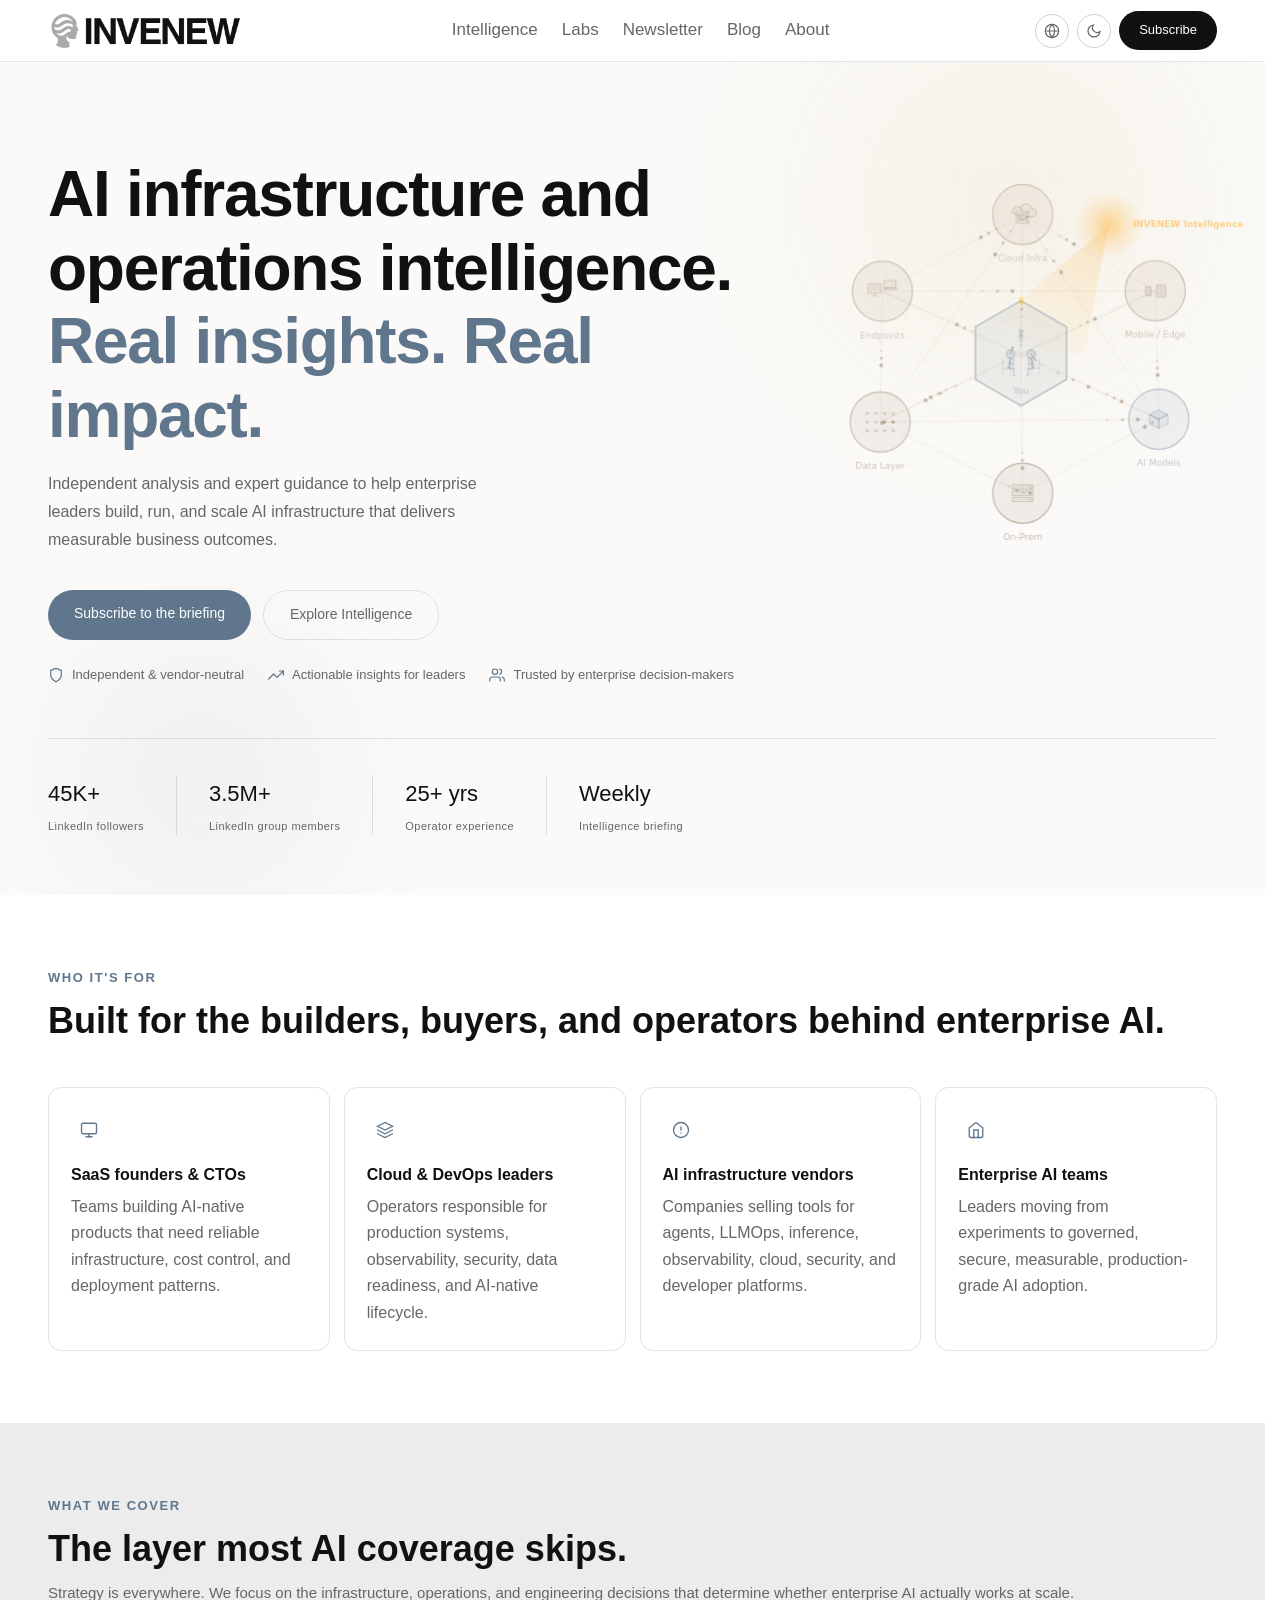
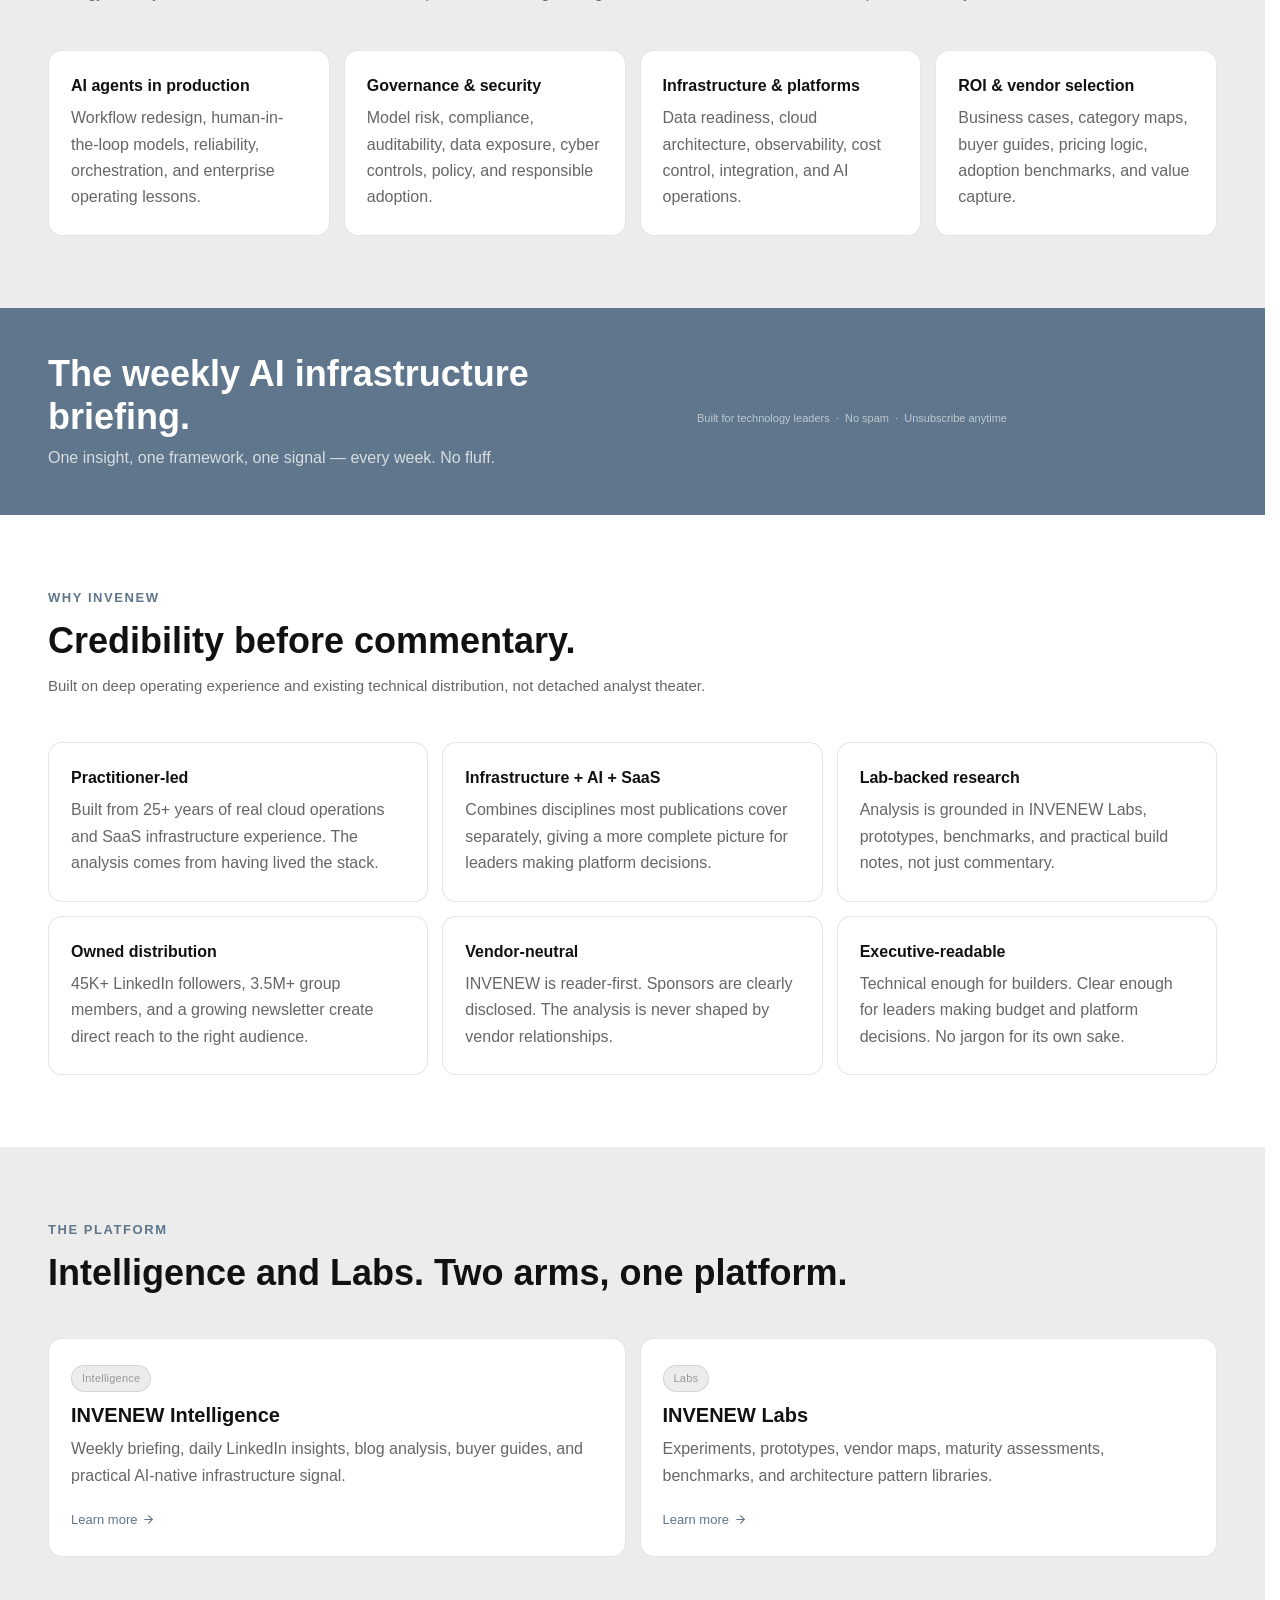
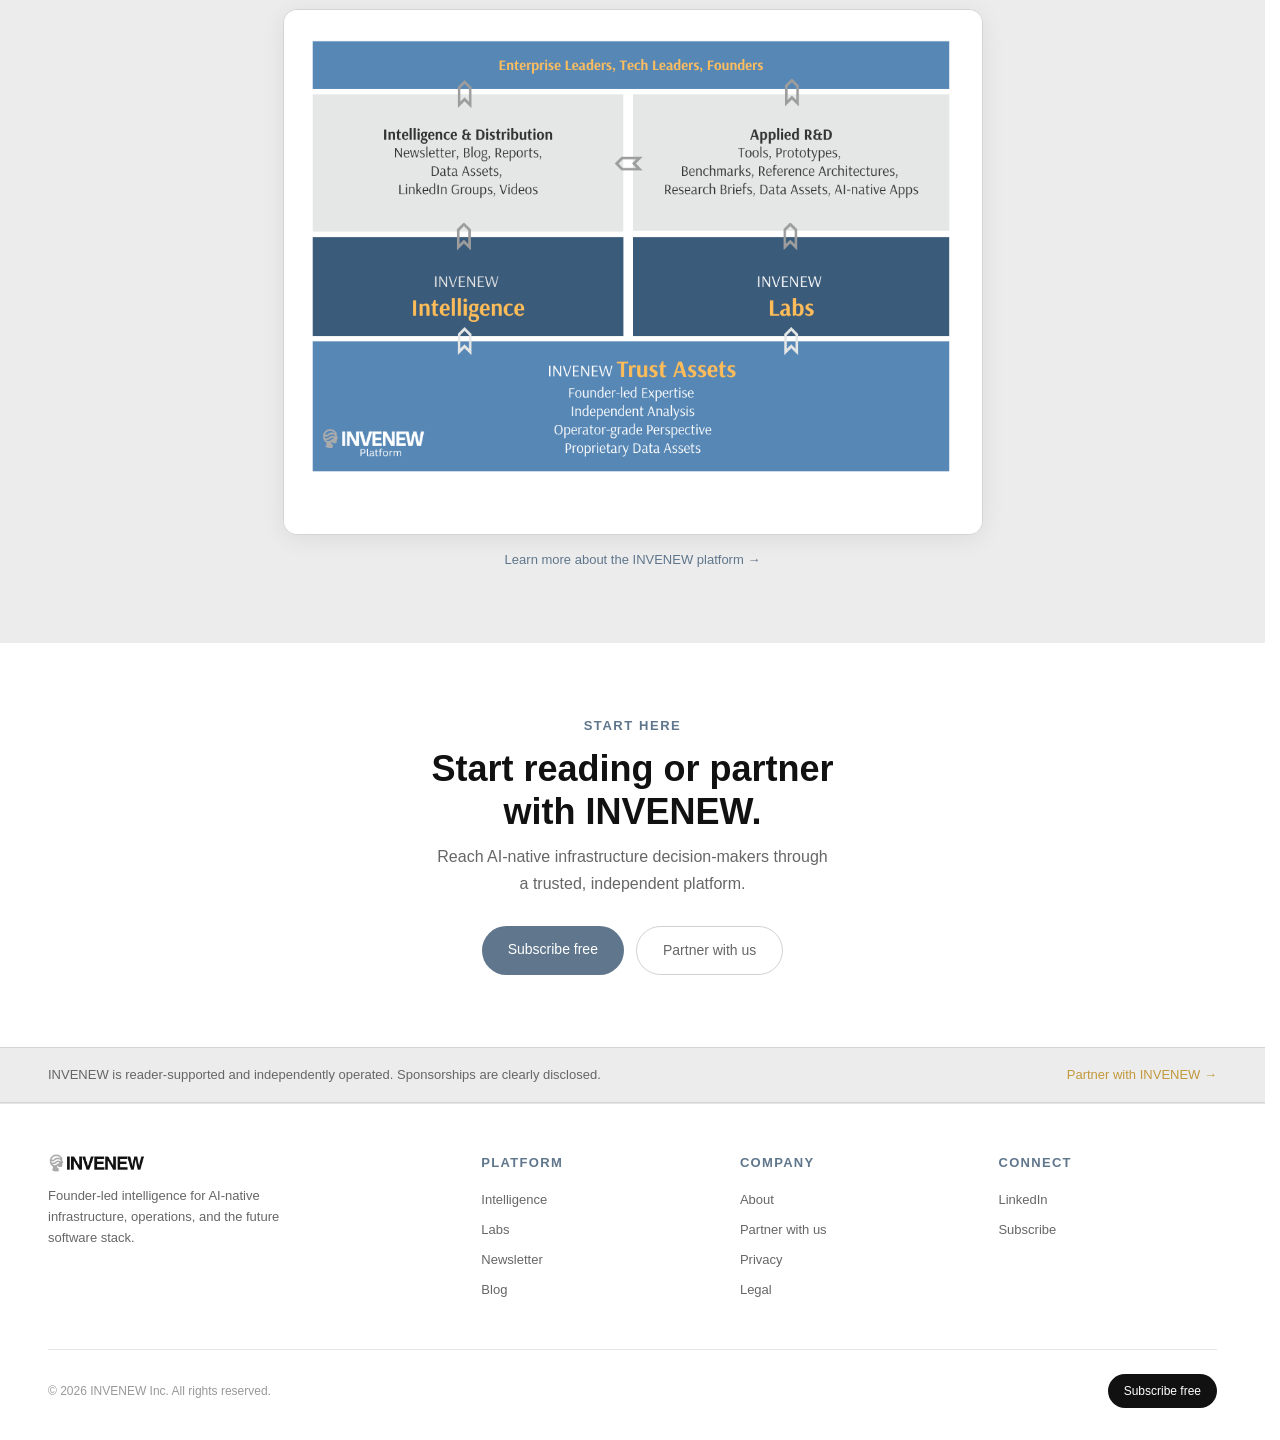
==== commit 85275a20: "Fix all content and device issues found in review: - Fix newsletter strip copy: 'Trusted by' → 'Buil" ====
--- a/index.html
+++ b/index.html
@@ -185,11 +185,11 @@
   <div class="container">
     <div class="nl-strip-text">
       <h2>The weekly AI infrastructure briefing.</h2>
-      <p>One insight, one framework, one signal, every week. No fluff.</p>
+      <p>One insight, one framework, one signal — every week. No fluff.</p>
     </div>
     <div class="nl-strip-form">
       <script async src="https://subscribe-forms.beehiiv.com/v3/loader.js" data-beehiiv-form="5543b1bf-0416-441e-bc0d-52486e4d72e0"></script>
-      <p class="nl-note">Trusted by technology leaders &nbsp;·&nbsp; No spam &nbsp;·&nbsp; Unsubscribe anytime</p>
+      <p class="nl-note">Built for technology leaders &nbsp;·&nbsp; No spam &nbsp;·&nbsp; Unsubscribe anytime</p>
     </div>
   </div>
 </div>
@@ -217,7 +217,7 @@
       </div>
       <div class="card">
         <h4>Owned distribution</h4>
-        <p>45K LinkedIn followers, 3.5M group members, and a growing newsletter create direct reach to the right audience.</p>
+        <p>45K+ LinkedIn followers, 3.5M+ group members, and a growing newsletter create direct reach to the right audience.</p>
       </div>
       <div class="card">
         <h4>Vendor-neutral</h4>
@@ -256,7 +256,7 @@
     <div style="text-align:center; margin-top:52px;">
       <img
         src="assets/img/platform-overview.png"
-        alt="INVENEW platform overview, Intelligence, Labs, Trust Assets, and target audience"
+        alt="INVENEW platform overview: Intelligence and Labs serving enterprise AI leaders"
         class="platform-diagram"
         style="max-width:700px;"
         loading="lazy"
@@ -272,7 +272,7 @@
 <section class="section">
   <div class="container text-center">
     <span class="eyebrow">START HERE</span>
-    <h2 style="max-width:480px; margin: 0 auto 10px;">Subscribe for signal or partner with INVENEW.</h2>
+    <h2 style="max-width:480px; margin: 0 auto 10px;">Start reading or partner with INVENEW.</h2>
     <p style="max-width:400px; margin: 0 auto 28px;">Reach AI-native infrastructure decision-makers through a trusted, independent platform.</p>
     <div style="display:flex; gap:12px; justify-content:center; flex-wrap:wrap;">
       <a href="newsletter.html" class="btn-primary">Subscribe free</a>
--- a/assets/css/style.css
+++ b/assets/css/style.css
@@ -99,7 +99,7 @@
 }
 
 /* ── Section Intro ── */
-.section-intro { max-width: 560px; margin-bottom: 44px; }
+.section-intro { max-width: 100%; margin-bottom: 44px; }
 .section-intro h2 { margin-bottom: 10px; color: var(--color-text); }
 .section-intro p  { font-size: 15px; }
 
@@ -143,7 +143,7 @@
   list-style: none;
 }
 .nav-links a {
-  font-size: 15px;
+  font-size: 17px;
   color: var(--color-text-muted);
   transition: color var(--transition);
 }
@@ -201,7 +201,7 @@
 .lang-flag { font-size: 16px; line-height: 1; }
 
 .btn-subscribe {
-  background: var(--color-slate);
+  background: #111111;
   color: #ffffff;
   font-size: 13px;
   font-weight: 500;
@@ -268,7 +268,7 @@
   cursor: pointer;
   transition: opacity var(--transition);
 }
-.btn-primary:hover { opacity: 0.88; }
+.btn-primary:hover { opacity: 0.82; }
 
 .btn-outline {
   display: inline-block;
@@ -444,7 +444,7 @@
   padding: 56px 0 52px;
 }
 .page-hero .eyebrow { margin-bottom: 12px; }
-.page-hero h1 { color: var(--color-hero-text); max-width: 820px; margin-bottom: 14px; font-size: clamp(36px, 6vw, 64px); font-weight: 700; letter-spacing: -0.02em; }
+.page-hero h1 { color: var(--color-hero-text); max-width: 100%; margin-bottom: 14px; font-size: clamp(36px, 6vw, 64px); font-weight: 700; letter-spacing: -0.02em; }
 .page-hero p  { font-size: 16px; color: var(--color-hero-muted); max-width: 520px; line-height: 1.7; margin-bottom: 28px; }
 .page-hero .hero-actions { justify-content: flex-start; }
 
@@ -826,6 +826,10 @@
 
 /* ── Responsive ── */
 @media (max-width: 900px) {
+  .container { padding: 0 24px; }
+  .nav-inner { padding: 0 24px; }
+  .nav-right .btn-subscribe { display: none; }
+  .nav-hamburger { display: flex; }
   .grid-4 { grid-template-columns: repeat(2, 1fr); }
   .grid-3 { grid-template-columns: repeat(2, 1fr); }
   .blog-grid { grid-template-columns: repeat(2, 1fr); }
@@ -837,9 +841,11 @@
   .sponsor-options { grid-template-columns: 1fr; }
   .hero-split { grid-template-columns: 1fr; gap: 24px; }
   .hero-card-wrap { margin-right: 0; overflow: hidden; max-width: 100%; }
-  .hero-video-wrap { max-width: 100%; overflow: hidden; width: 100%; }
-  #ai-stack-canvas { max-width: 100%; width: 100% !important; height: auto !important; }
+  .hero-video-wrap { max-width: 100%; overflow: hidden; width: 100%; max-height: 380px; }
+  #ai-stack-canvas { max-width: 100%; width: 100% !important; max-height: 380px; }
   .hero { overflow: hidden; }
+  .hero-trust { flex-wrap: wrap !important; white-space: normal !important; gap: 12px !important; }
+  body { overflow-x: hidden; }
   .hero h1 { font-size: clamp(30px, 7vw, 48px); }
   .hero-stats { flex-wrap: wrap; justify-content: flex-start; }
   .hero-stat { border-right: none; border-bottom: 0.5px solid var(--color-hero-border); padding: 14px 0; margin-right: 0; width: 50%; }
